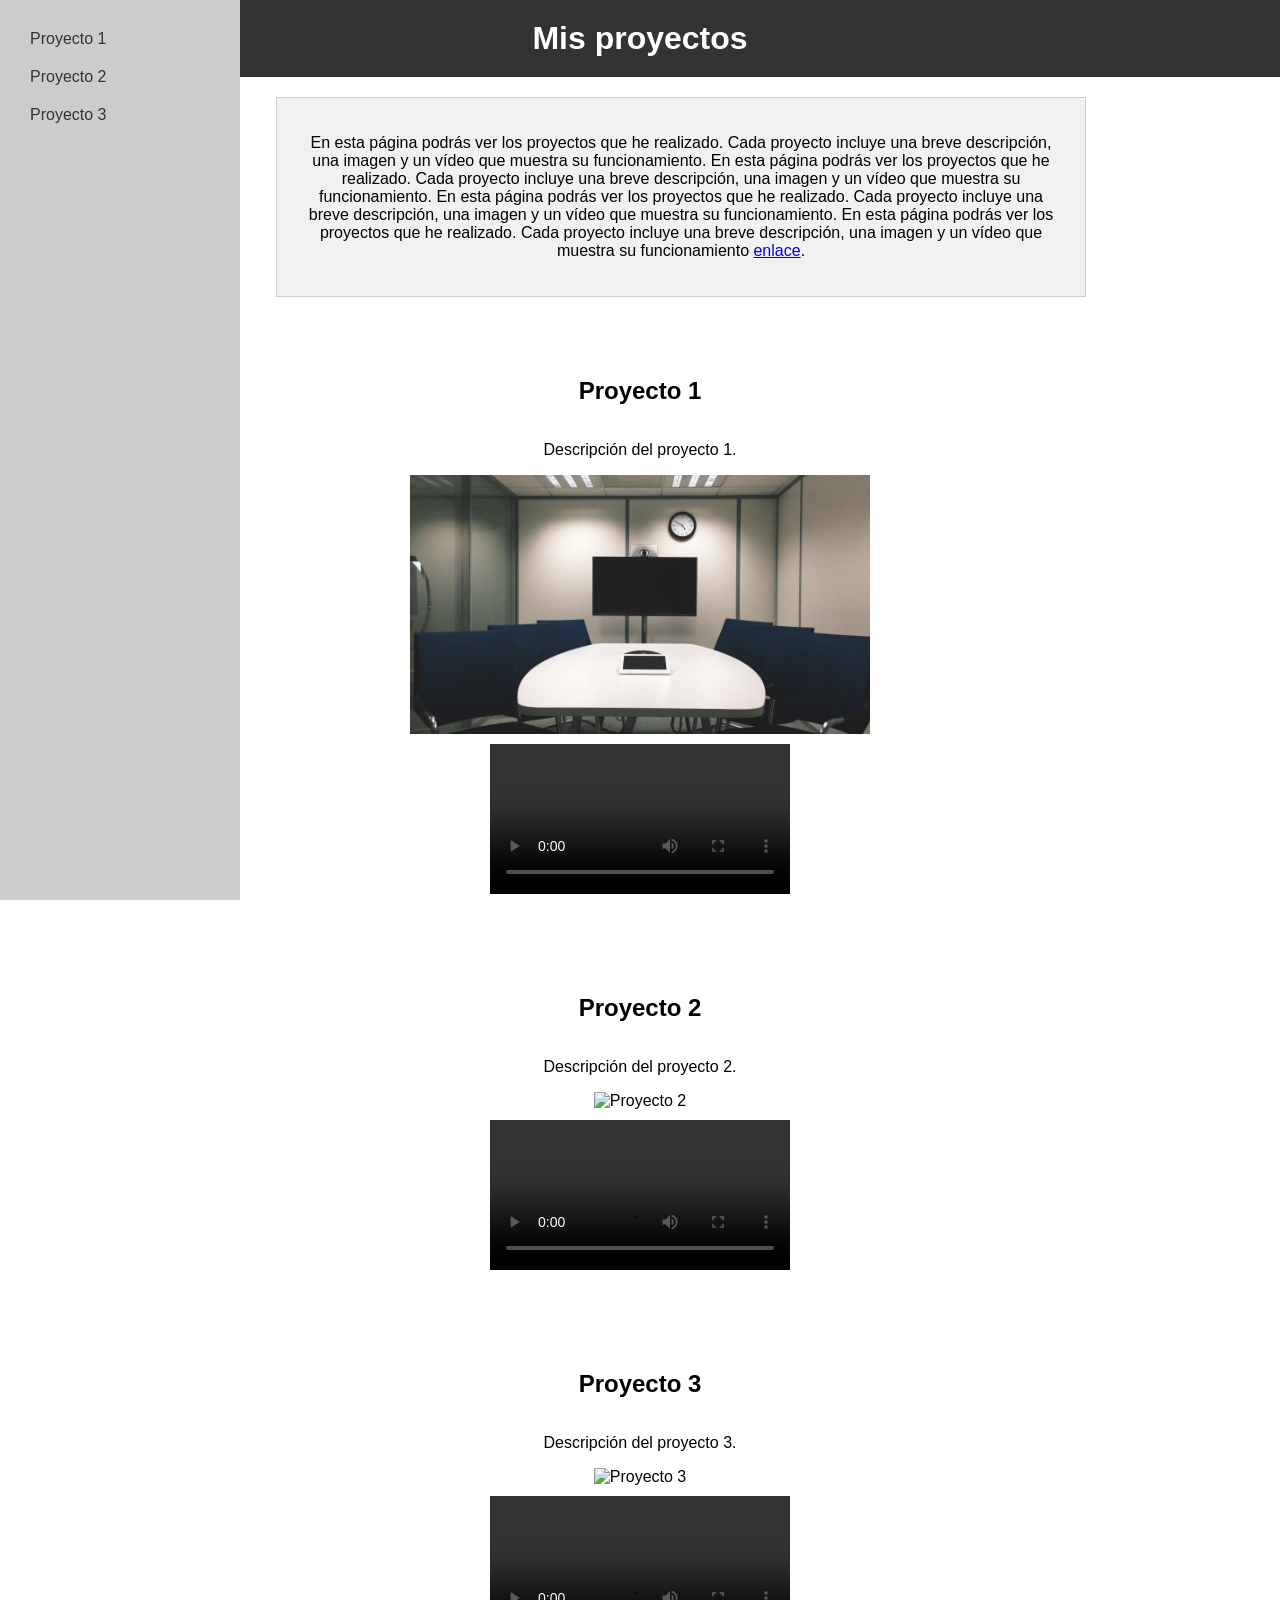
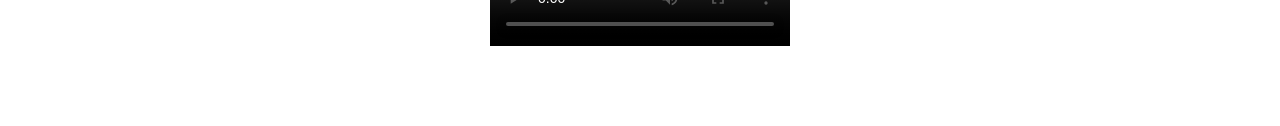
==== index.html @ b56b02c4 "Add files via upload" ====
<!DOCTYPE html>
<html>
<head>
	<title>Mis proyectos</title>
	<link rel="stylesheet" type="text/css" href="style.css">
</head>
<body>
	<header>
		<h1>Mis proyectos</h1>
	</header>
	<main>
	
		<div class="descripcion">
			<p>En esta página podrás ver los proyectos que he realizado. Cada proyecto incluye una breve descripción, una imagen y un vídeo que muestra su funcionamiento. En esta página podrás ver los proyectos que he realizado. Cada proyecto incluye una breve descripción, una imagen y un vídeo que muestra su funcionamiento. En esta página podrás ver los proyectos que he realizado. Cada proyecto incluye una breve descripción, una imagen y un vídeo que muestra su funcionamiento. En esta página podrás ver los proyectos que he realizado. Cada proyecto incluye una breve descripción, una imagen y un vídeo que muestra su funcionamiento <a href="https://linktr.ee/willifm.py">enlace</a>.</p>
		</div>
		<aside>
			<nav>
				<ul>
					<li><a href="#proyecto1">Proyecto 1</a></li>
					<li><a href="#proyecto2">Proyecto 2</a></li>
					<li><a href="#proyecto3">Proyecto 3</a></li>
				</ul>
			</nav>
		</aside>
        <div class="proyectos">
		<section id="proyecto1">
			<div class="proyecto-contenido">
                <h2>Proyecto 1</h2>
				<p>Descripción del proyecto 1.</p>
				<img src="proyecto1.jpg" alt="Proyecto 1">
				<video src="proyecto1.mp4" controls></video>
			</div>
		</section>
		<section id="proyecto2">
			<div class="proyecto-contenido">
                <h2>Proyecto 2</h2>
				<p>Descripción del proyecto 2.</p>
				<img src="proyecto2.jpg" alt="Proyecto 2">
				<video src="proyecto2.mp4" controls></video>
			</div>
		</section>
		<section id="proyecto3">
			<div class="proyecto-contenido">
                <h2>Proyecto 3</h2>
				<p>Descripción del proyecto 3.</p>
				<img src="proyecto3.jpg" alt="Proyecto 3">
				<video src="proyecto3.mp4" controls></video>
			</div>
		</section>
    </div>
	</main>
</body>
</html>
---- style.css ----
body {
	margin: 0;
	padding: 0;
	font-family: Arial, sans-serif;
}

header {
	background-color: #333;
	color: #fff;
	padding: 20px;
}

h1 {
	text-align: center;
	margin: 0;
}

main {
	display: flex;
	flex-direction: column;
}

.descripcion {
    margin: 20px 20px 20px calc(20% + 20px);
    padding: 20px;
    background-color: #f1f1f1;
    border: 1px solid #ccc;
    width: 60%;
    text-align: center;
}


aside {
	background-color: #ccc;
	padding: 20px;
	position: fixed;
	top: 0;
	bottom: 0;
	width: 200px;
}

nav ul {
	list-style-type: none;
	margin: 0;
	padding: 0;
}

nav li a {
	display: block;
	padding: 10px;
	color: #333;
	text-decoration: none;
}

nav li a:hover {
	background-color: #333;
	color: #fff;
}

section {
	padding: 20px;
	display: flex;
	flex-direction: column;
	align-items: center;
	width: 60%;
	margin-bottom: 20px;
}

.proyecto-contenido {
    
     width: 60%;
    margin: 20px auto; /* se centra horizontalmente */
    display: flex;
    flex-direction: column;
    align-items: center;
}
img {
	max-width: 100%;
	height: auto;
	margin-bottom: 10px;
}

h2 {
	margin-top: 0;
}

video {
	max-width: 100%;
	height: auto;
}

@media only screen and (max-width: 768px) {
	aside {
		position: static;
		width: 100%;
	}
	section {
		margin-left: 0;
		width: 100%;
	}
}

@media only screen and (max-width: 480px) {
	header {
		font-size: 24px;
		padding: 10px;
	}
	.descripcion {
		margin: 10px;
		padding: 10px;
	}
	aside {
		padding: 10px;
	}
	nav li a {
		padding: 5px;
	}
	section {
		padding: 10px;
	}
}
.proyectos {
    display: flex;
    justify-content: center;
    margin: 20px auto;
    flex-wrap: wrap;
  }
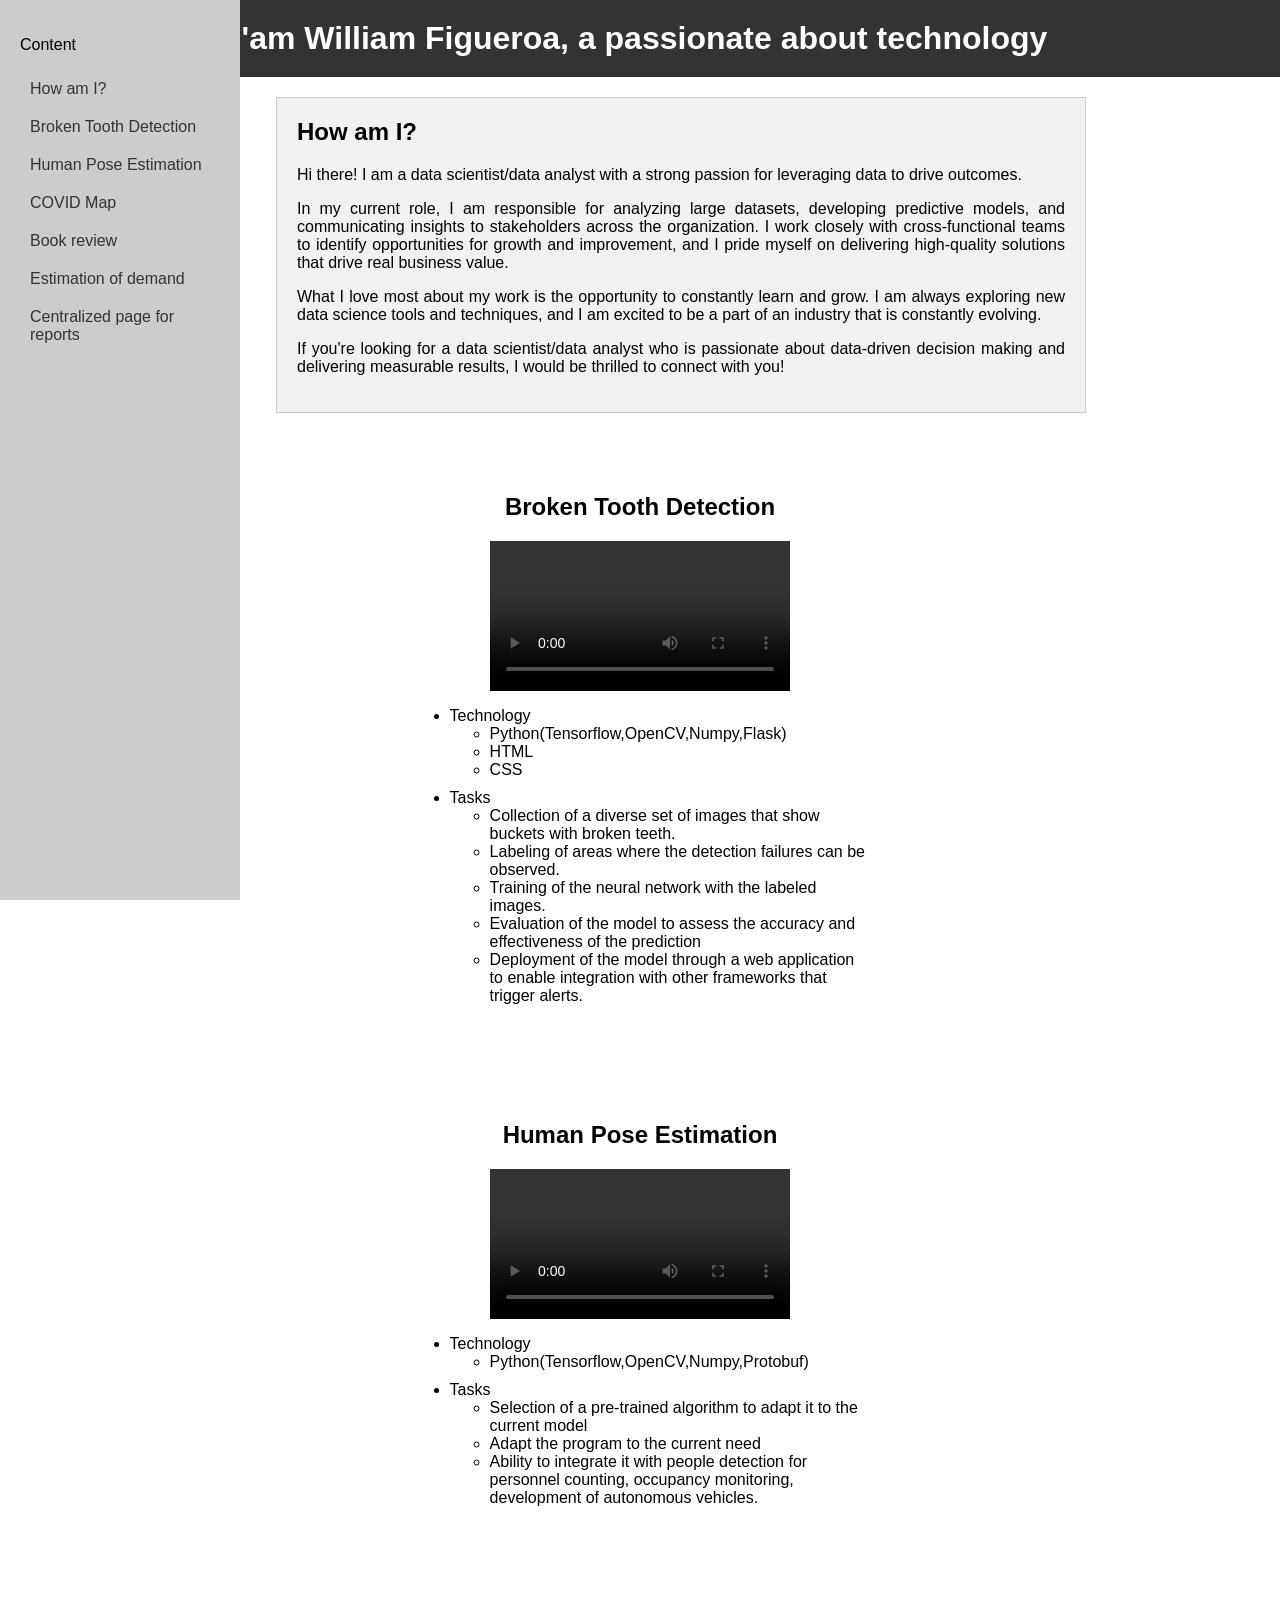
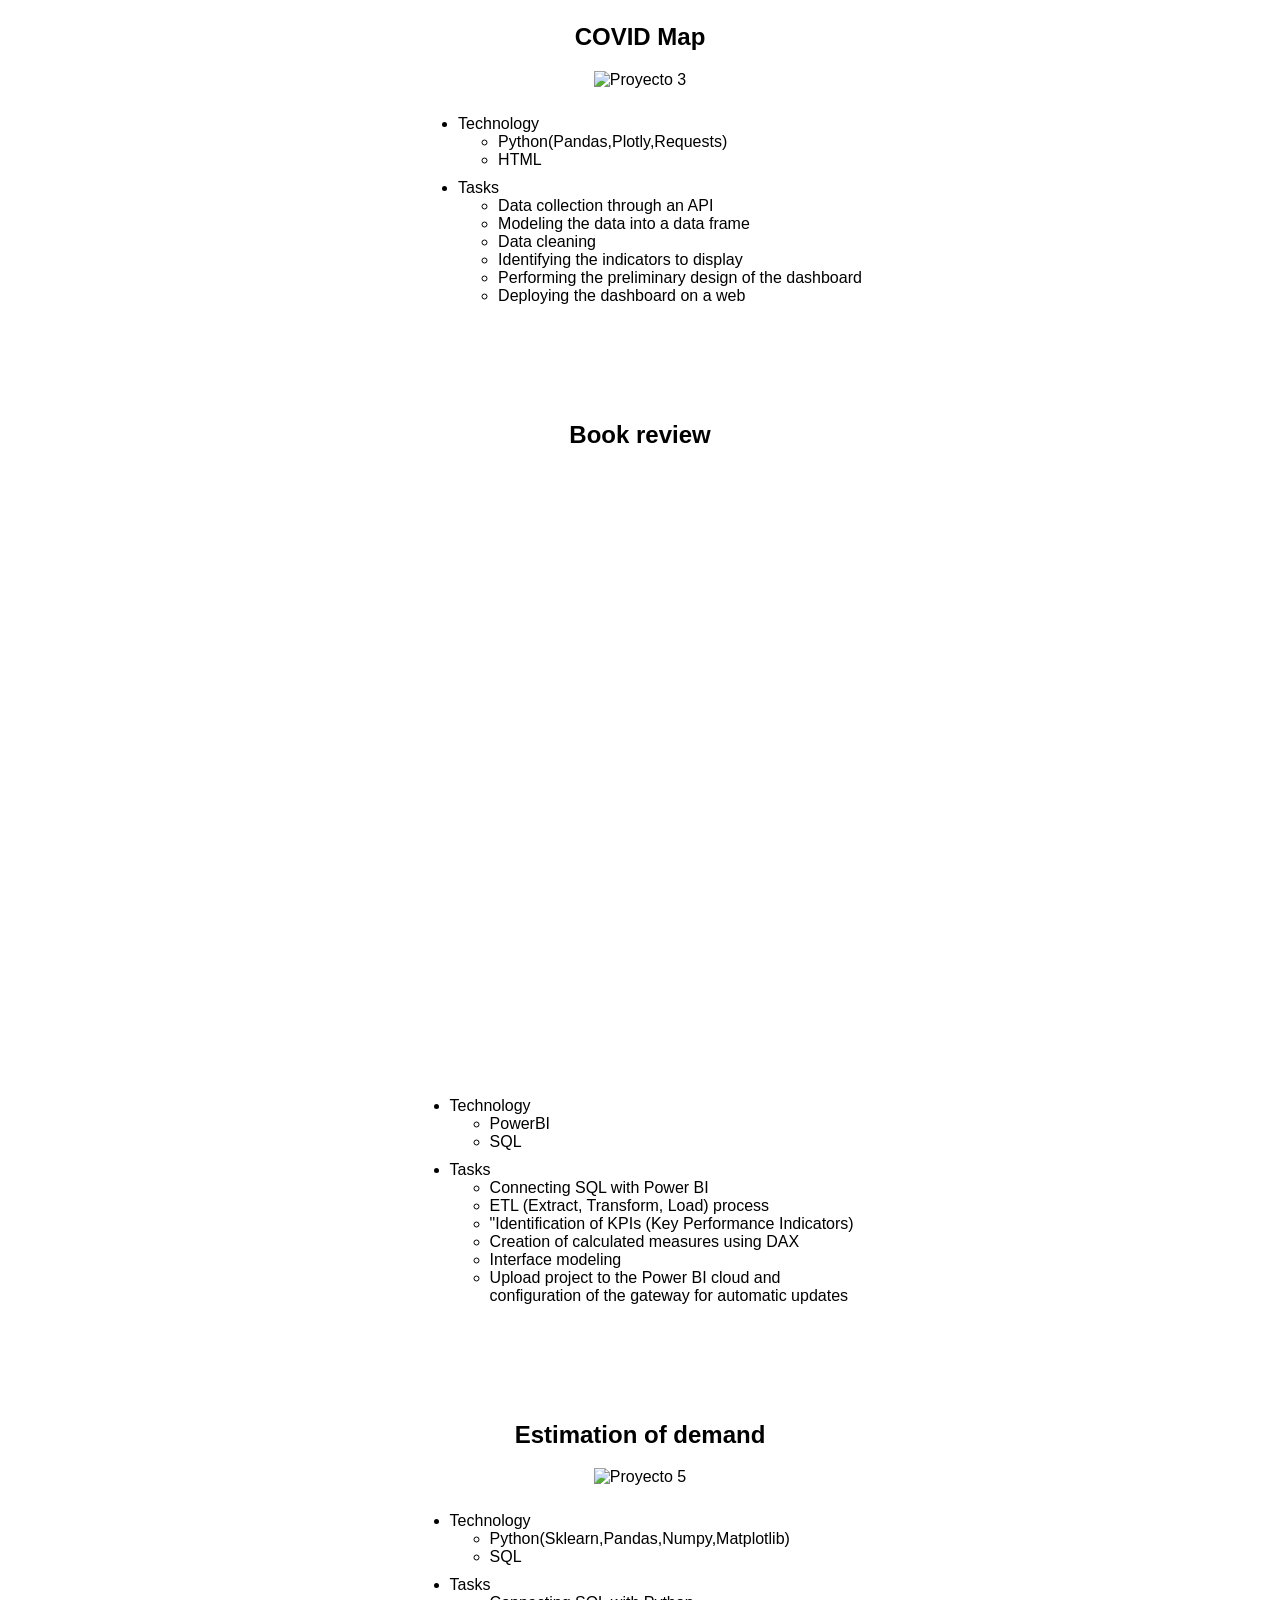
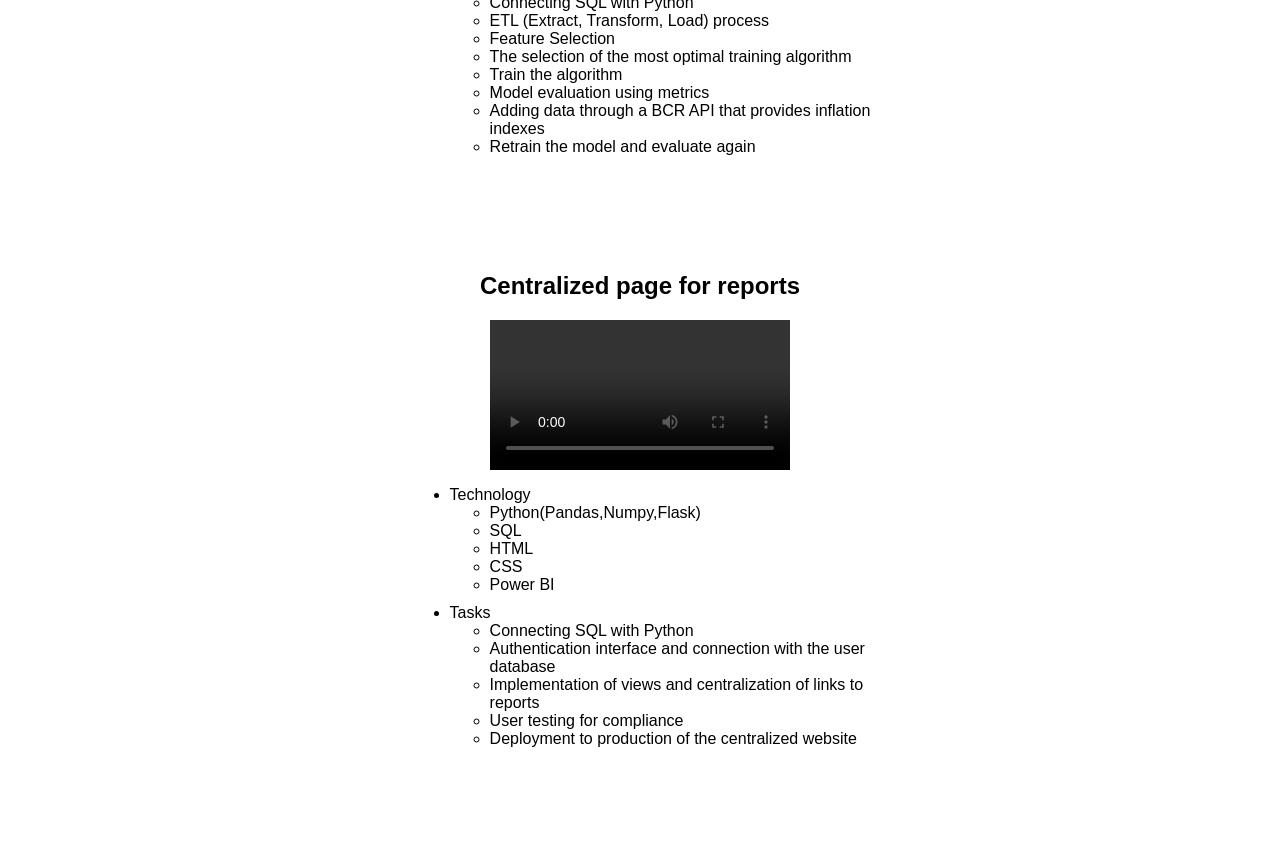
==== commit dde5340c: "Add files via upload" ====
--- a/index.html
+++ b/index.html
@@ -1,50 +1,172 @@
 <!DOCTYPE html>
 <html>
 <head>
-	<title>Mis proyectos</title>
+	<title>Portafolio</title>
 	<link rel="stylesheet" type="text/css" href="style.css">
 </head>
 <body>
 	<header>
-		<h1>Mis proyectos</h1>
+		<h1>I'am William Figueroa, a passionate about technology</h1>
 	</header>
 	<main>
 	
-		<div class="descripcion">
-			<p>En esta página podrás ver los proyectos que he realizado. Cada proyecto incluye una breve descripción, una imagen y un vídeo que muestra su funcionamiento. En esta página podrás ver los proyectos que he realizado. Cada proyecto incluye una breve descripción, una imagen y un vídeo que muestra su funcionamiento. En esta página podrás ver los proyectos que he realizado. Cada proyecto incluye una breve descripción, una imagen y un vídeo que muestra su funcionamiento. En esta página podrás ver los proyectos que he realizado. Cada proyecto incluye una breve descripción, una imagen y un vídeo que muestra su funcionamiento <a href="https://linktr.ee/willifm.py">enlace</a>.</p>
+		<div class="descripcion" id="intro">
+			<h2 style="text-align: left;" >How am I?</h2>
+			<p style="text-align: justify;">Hi there! I am a data scientist/data analyst with a strong passion for leveraging data to drive  outcomes.</p>
+			<p style="text-align: justify;">In my current role, I am responsible for analyzing large datasets, developing predictive models, and communicating insights to stakeholders across the organization. I work closely with cross-functional teams to identify opportunities for growth and improvement, and I pride myself on delivering high-quality solutions that drive real business value.</p>
+			<p style="text-align: justify;">What I love most about my work is the opportunity to constantly learn and grow. I am always exploring new data science tools and techniques, and I am excited to be a part of an industry that is constantly evolving.</p>
+			<p style="text-align: justify;">If you're looking for a data scientist/data analyst who is passionate about data-driven decision making and delivering measurable results, I would be thrilled to connect with you!</p>
+		
 		</div>
 		<aside>
+			<div class="titulo_aside">
+				<p>Content</p>
+				</div>
 			<nav>
 				<ul>
-					<li><a href="#proyecto1">Proyecto 1</a></li>
-					<li><a href="#proyecto2">Proyecto 2</a></li>
-					<li><a href="#proyecto3">Proyecto 3</a></li>
+					<li><a href="#intro">How am I?</a></li>	
+					<li><a href="#proyecto1">Broken Tooth Detection</a></li>
+					<li><a href="#proyecto2">Human Pose Estimation</a></li>
+					<li><a href="#proyecto3">COVID Map</a></li>
+					<li><a href="#proyecto4">Book review</a></li>
+					<li><a href="#proyecto5">Estimation of demand</a></li>
+					<li><a href="#proyecto6">Centralized page for reports</a></li>
 				</ul>
 			</nav>
 		</aside>
         <div class="proyectos">
 		<section id="proyecto1">
 			<div class="proyecto-contenido">
-                <h2>Proyecto 1</h2>
-				<p>Descripción del proyecto 1.</p>
-				<img src="proyecto1.jpg" alt="Proyecto 1">
-				<video src="proyecto1.mp4" controls></video>
+                <h2>Broken Tooth Detection</h2>
+				<video src="p1.mp4" controls></video>
+				<ul class="lista">
+					<li>Technology</li>
+					<ul>
+						<li>Python(Tensorflow,OpenCV,Numpy,Flask)</li>
+						<li>HTML</li>
+						<li>CSS</li>
+					</ul>
+					<li style="margin-top: 10px;">Tasks</li>
+					<ul>
+						<li>Collection of a diverse set of images that show buckets with broken teeth.</li>
+						<li>Labeling of areas where the detection failures can be observed.</li>
+						<li>Training of the neural network with the labeled images.</li>
+						<li>Evaluation of the model to assess the accuracy and effectiveness of the prediction</li>
+						<li>Deployment of the model through a web application to enable integration with other frameworks that trigger alerts.</li>
+
+					</ul>
+				</ul>
 			</div>
 		</section>
 		<section id="proyecto2">
 			<div class="proyecto-contenido">
-                <h2>Proyecto 2</h2>
-				<p>Descripción del proyecto 2.</p>
-				<img src="proyecto2.jpg" alt="Proyecto 2">
-				<video src="proyecto2.mp4" controls></video>
+                <h2>Human Pose Estimation</h2>
+				<video src="p2.mp4" controls></video>
+				<ul class="lista">
+					<li>Technology</li>
+					<ul>
+						<li>Python(Tensorflow,OpenCV,Numpy,Protobuf)</li>
+					</ul>
+					<li style="margin-top: 10px;">Tasks</li>
+					<ul>
+						<li>Selection of a pre-trained algorithm to adapt it to the current model</li>
+						<li>Adapt the program to the current need</li>
+						<li>Ability to integrate it with people detection for personnel counting, occupancy monitoring, development of autonomous vehicles.</li>
+					</ul>
+				</ul>
 			</div>
 		</section>
 		<section id="proyecto3">
 			<div class="proyecto-contenido">
-                <h2>Proyecto 3</h2>
-				<p>Descripción del proyecto 3.</p>
-				<img src="proyecto3.jpg" alt="Proyecto 3">
-				<video src="proyecto3.mp4" controls></video>
+				<h2>COVID Map</h2>
+				<img src="p3.png" alt="Proyecto 3">
+				<ul class="lista">
+					<li>Technology</li>
+					<ul>
+						<li>Python(Pandas,Plotly,Requests)</li>
+						<li>HTML</li>
+					</ul>
+					<li style="margin-top: 10px;">Tasks</li>
+					<ul>
+						<li>Data collection through an API</li>
+						<li>Modeling the data into a data frame</li>
+						<li>Data cleaning</li>
+						<li>Identifying the indicators to display</li>
+						<li>Performing the preliminary design of the dashboard</li>
+						<li>Deploying the dashboard on a web</li>
+					</ul>
+				</ul>
+			</div>
+		</section>
+		<section id="proyecto4">
+			<div class="proyecto-contenido">
+				<h2>Book review</h2>
+				<iframe title="Rating de libros" width="1024" height="612" src="https://app.powerbi.com/view?r=eyJrIjoiNGI0YTcyYmEtNmRjOC00NDU2LThiNTYtMzEwZWViMGExZGM2IiwidCI6ImJiMjQzMWE4LWFjZDItNGZmYy1iNGRhLTUxNThkZjhlYzcyZCJ9" frameborder="0" allowFullScreen="true"></iframe>
+				<ul class="lista">
+					<li>Technology</li>
+					<ul>
+						<li>PowerBI</li>
+						<li>SQL</li>
+					</ul>
+					<li style="margin-top: 10px;">Tasks</li>
+					<ul>
+						<li>Connecting SQL with Power BI</li>
+						<li>ETL (Extract, Transform, Load) process </li>
+						<li>"Identification of KPIs (Key Performance Indicators)</li>
+						<li>Creation of calculated measures using DAX</li>
+						<li>Interface modeling</li>
+						<li>Upload project to the Power BI cloud and configuration of the gateway for automatic updates</li>
+					</ul>
+				</ul>
+			</div>
+		</section>
+		<section id="proyecto5">
+			<div class="proyecto-contenido">
+                <h2>Estimation of demand</h2>
+				<img src="p5.png" alt="Proyecto 5">
+				<ul class="lista">
+					<li>Technology</li>
+					<ul>
+						<li>Python(Sklearn,Pandas,Numpy,Matplotlib)</li>
+						<li>SQL</li>
+					</ul>
+					<li style="margin-top: 10px;">Tasks</li>
+					<ul>
+						<li>Connecting SQL with Python</li>
+						<li>ETL (Extract, Transform, Load) process</li>
+						<li>Feature Selection</li>
+						<li>The selection of the most optimal training algorithm</li>
+						<li>Train the algorithm</li>
+						<li>Model evaluation using metrics</li>
+						<li>Adding data through a BCR API that provides inflation indexes</li>
+						<li>Retrain the model and evaluate again</li>
+
+					</ul>
+				</ul>
+			</div>
+		</section>
+		<section id="proyecto6">
+			<div class="proyecto-contenido">
+                <h2>Centralized page for reports</h2>
+				<video src="p6.mp4" controls></video>
+				<ul class="lista">
+					<li>Technology</li>
+					<ul>
+						<li>Python(Pandas,Numpy,Flask)</li>
+						<li>SQL</li>
+						<li>HTML</li>
+						<li>CSS</li>
+						<li>Power BI</li>
+					</ul>
+					<li style="margin-top: 10px;">Tasks</li>
+					<ul>
+						<li>Connecting SQL with Python</li>
+						<li>Authentication interface and connection with the user database</li>
+						<li>Implementation of views and centralization of links to reports</li>
+						<li>User testing for compliance</li>
+						<li>Deployment to production of the centralized website</li>
+					</ul>
+				</ul>
 			</div>
 		</section>
     </div>
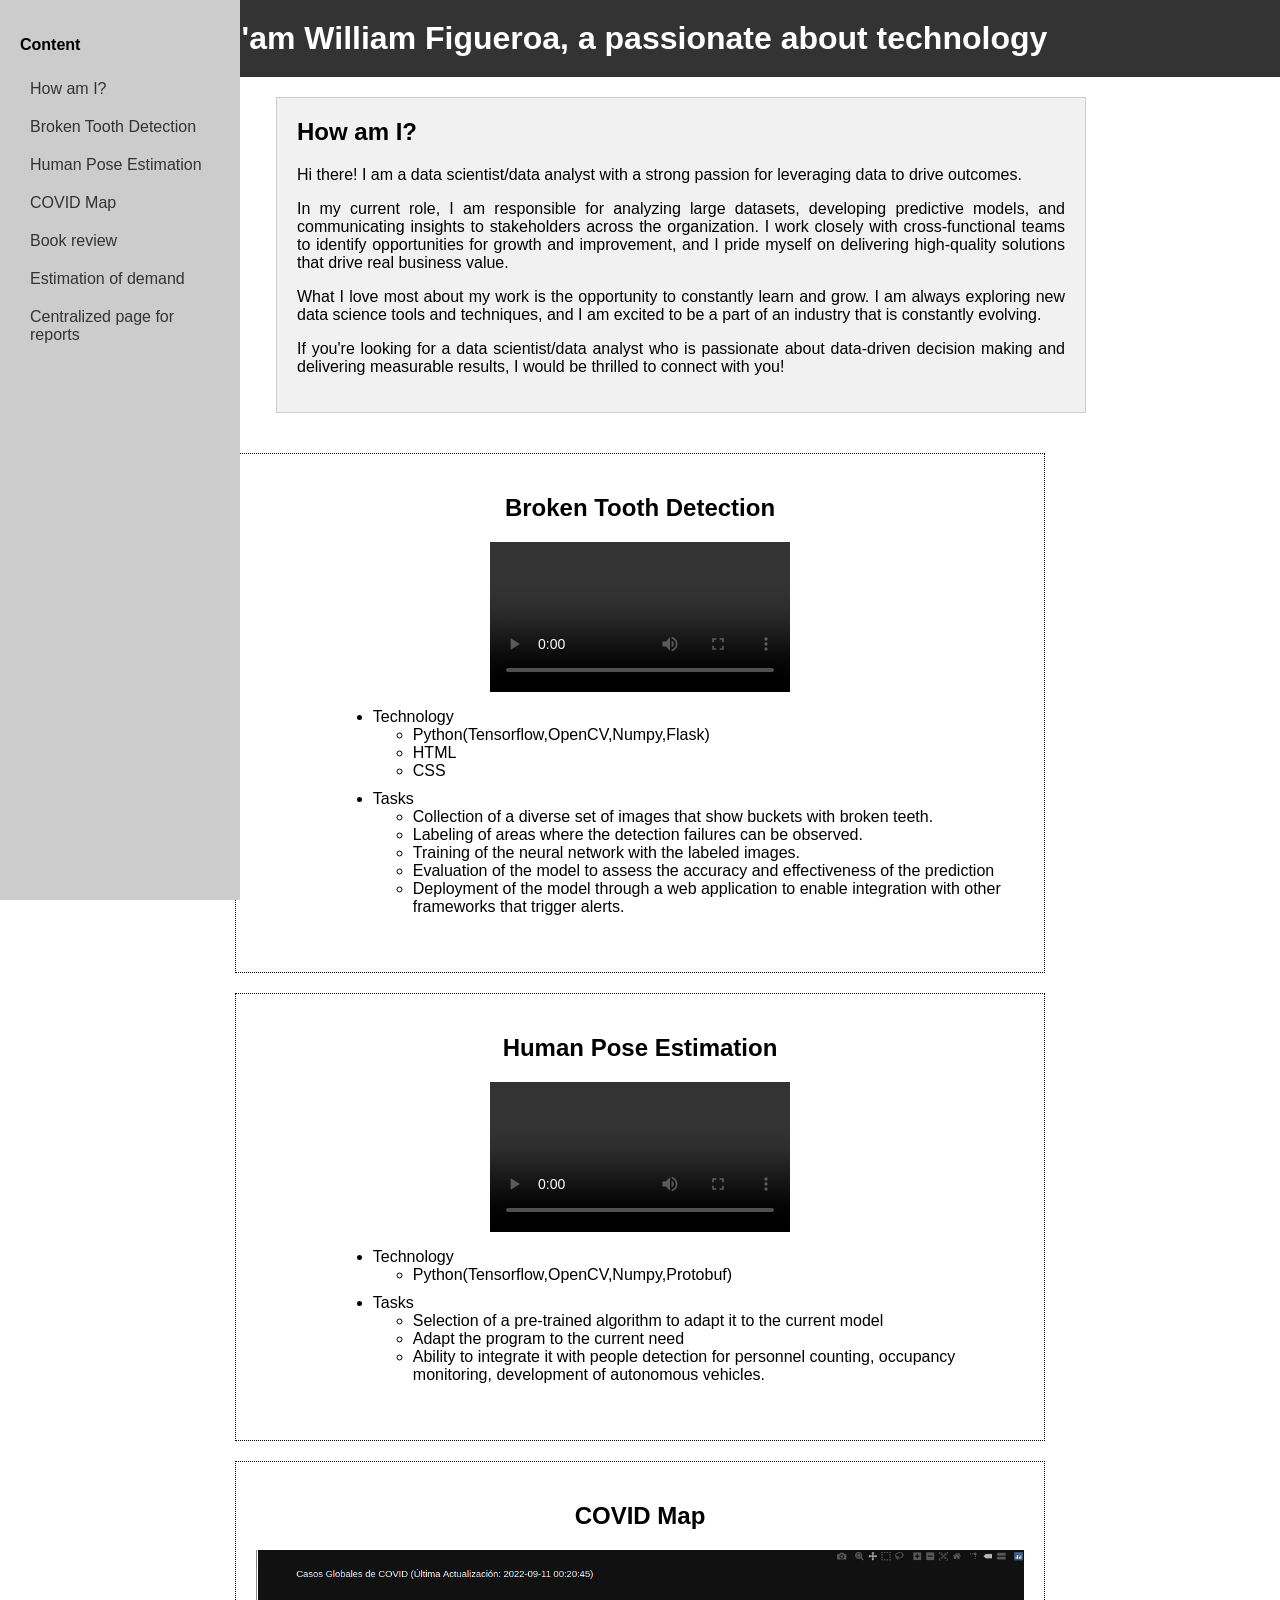
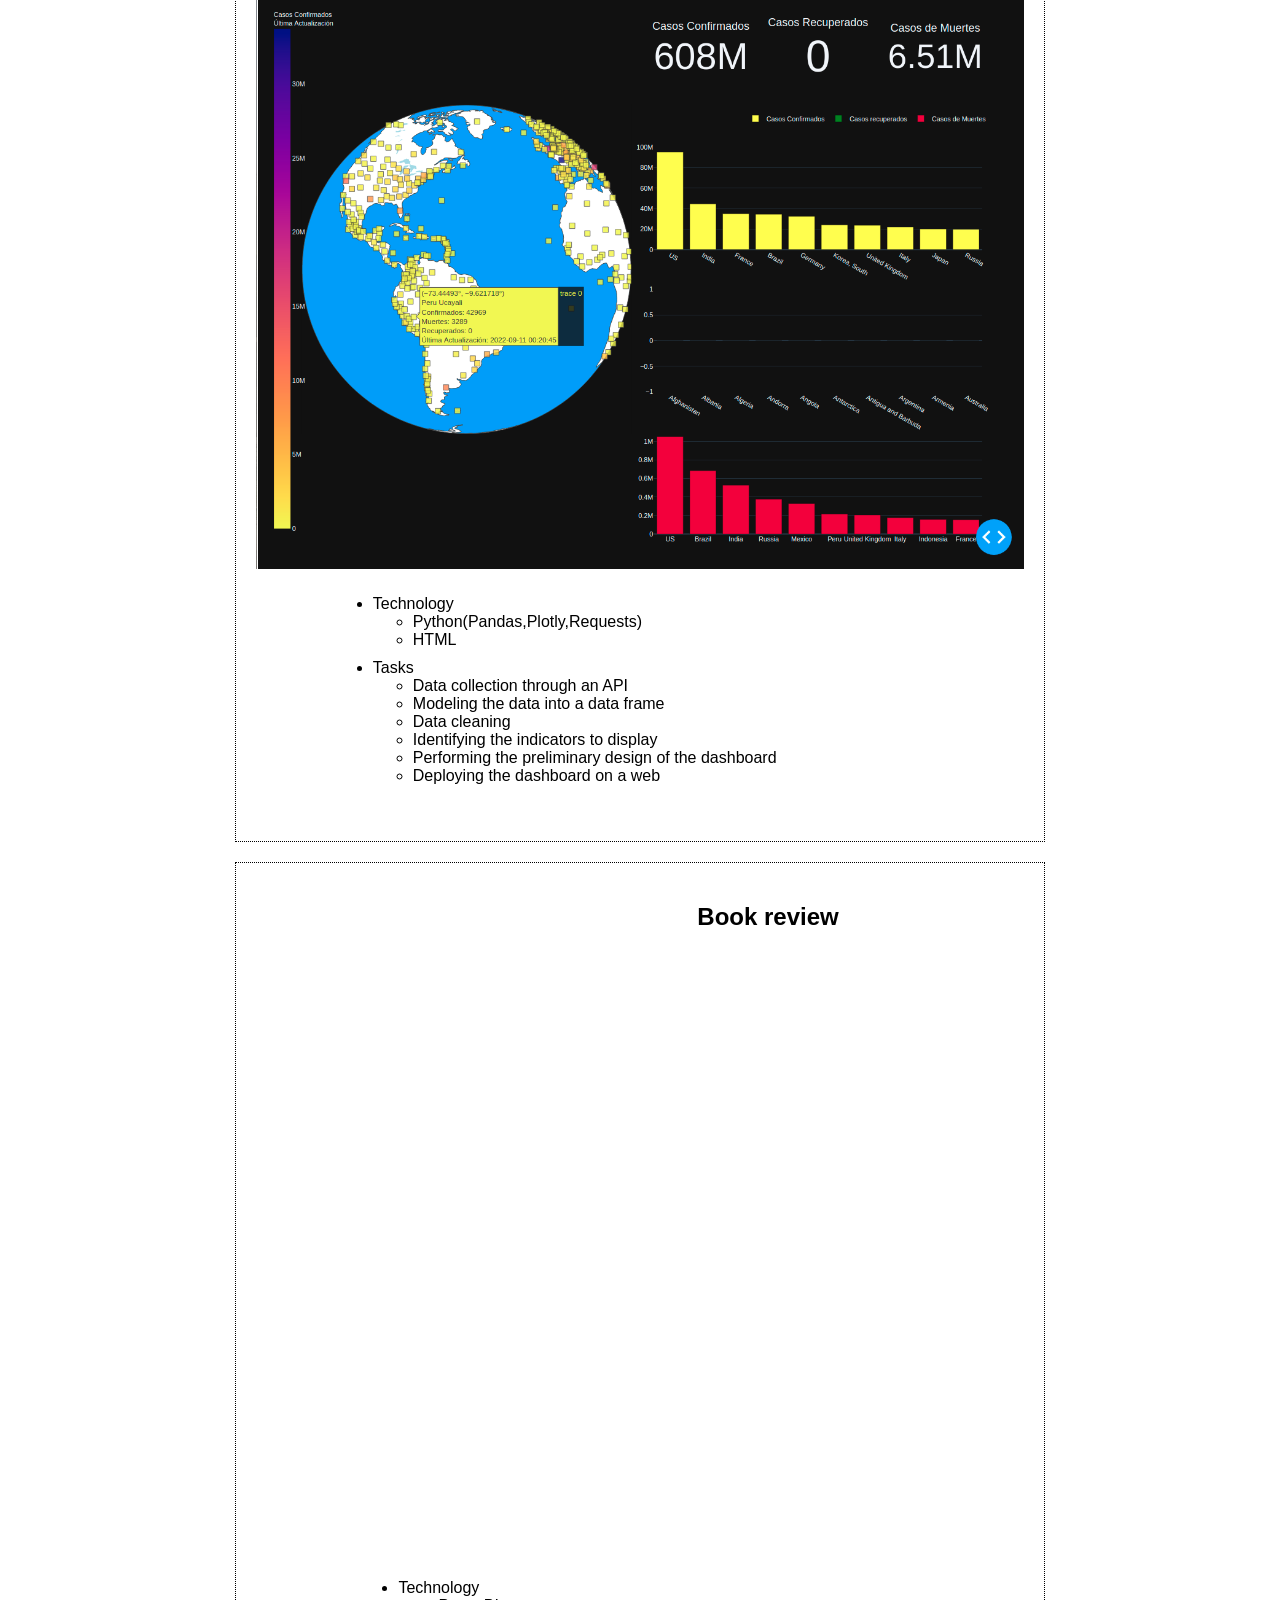
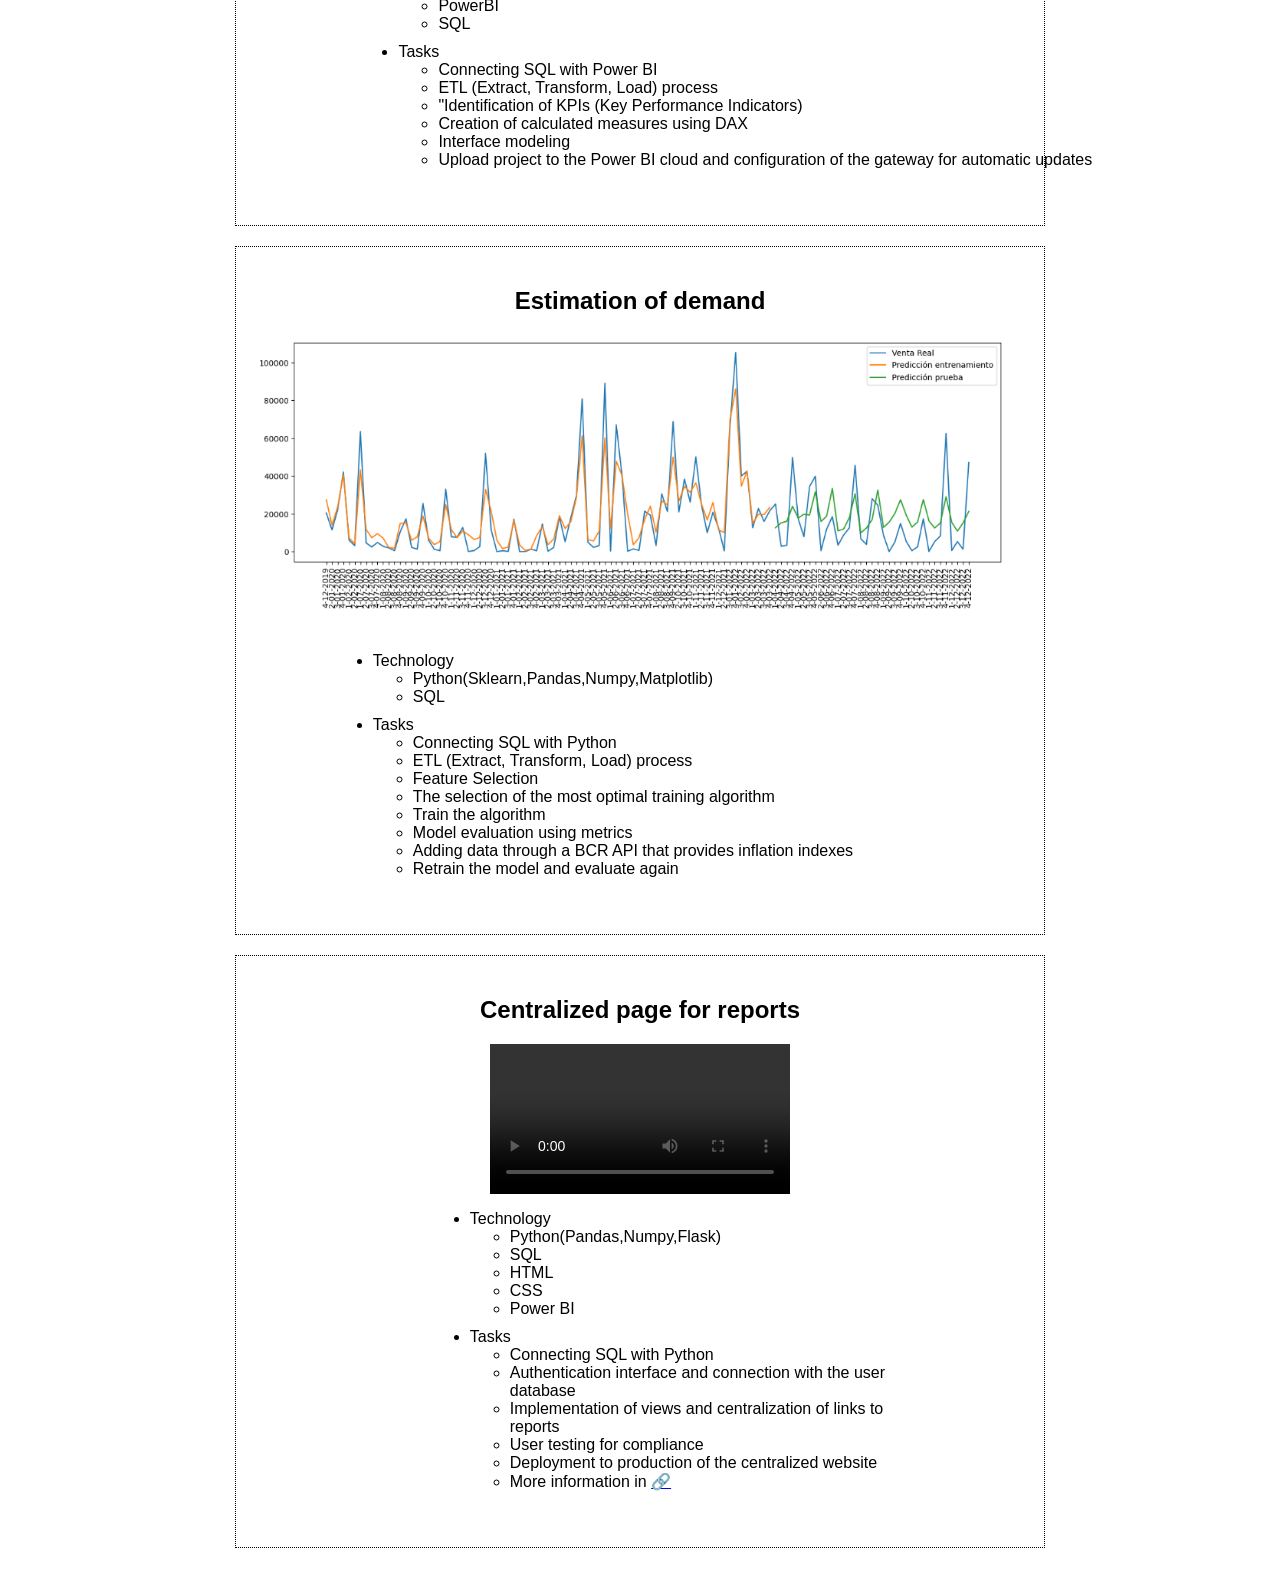
==== commit aa46f1c2: "Update index.html" ====
--- a/index.html
+++ b/index.html
@@ -165,6 +165,7 @@
 						<li>Implementation of views and centralization of links to reports</li>
 						<li>User testing for compliance</li>
 						<li>Deployment to production of the centralized website</li>
+						<li>More information in <a href="https://github.com/0dallas/Centralized-Reporting-Page">🔗</a></li>
 					</ul>
 				</ul>
 			</div>
--- a/style.css
+++ b/style.css
@@ -8,11 +8,14 @@
 	background-color: #333;
 	color: #fff;
 	padding: 20px;
+	align-self: center;
+	align-content: center;
 }
 
 h1 {
 	text-align: center;
 	margin: 0;
+	
 }
 
 main {
@@ -27,6 +30,7 @@
     border: 1px solid #ccc;
     width: 60%;
     text-align: center;
+	align-content: center;
 }
 
 
@@ -37,6 +41,11 @@
 	top: 0;
 	bottom: 0;
 	width: 200px;
+
+}
+
+.titulo_aside {
+	font-weight: bold;
 }
 
 nav ul {
@@ -68,12 +77,12 @@
 
 .proyecto-contenido {
     
-     width: 60%;
     margin: 20px auto; /* se centra horizontalmente */
     display: flex;
     flex-direction: column;
     align-items: center;
 }
+
 img {
 	max-width: 100%;
 	height: auto;
@@ -82,6 +91,7 @@
 
 h2 {
 	margin-top: 0;
+	font-weight: bold;
 }
 
 video {
@@ -124,4 +134,14 @@
     justify-content: center;
     margin: 20px auto;
     flex-wrap: wrap;
+	
   }
+section {
+	border: 1px dotted black;
+}
+
+.lista {
+	align-self: flex-start;
+	margin-left: 10%;
+	
+}
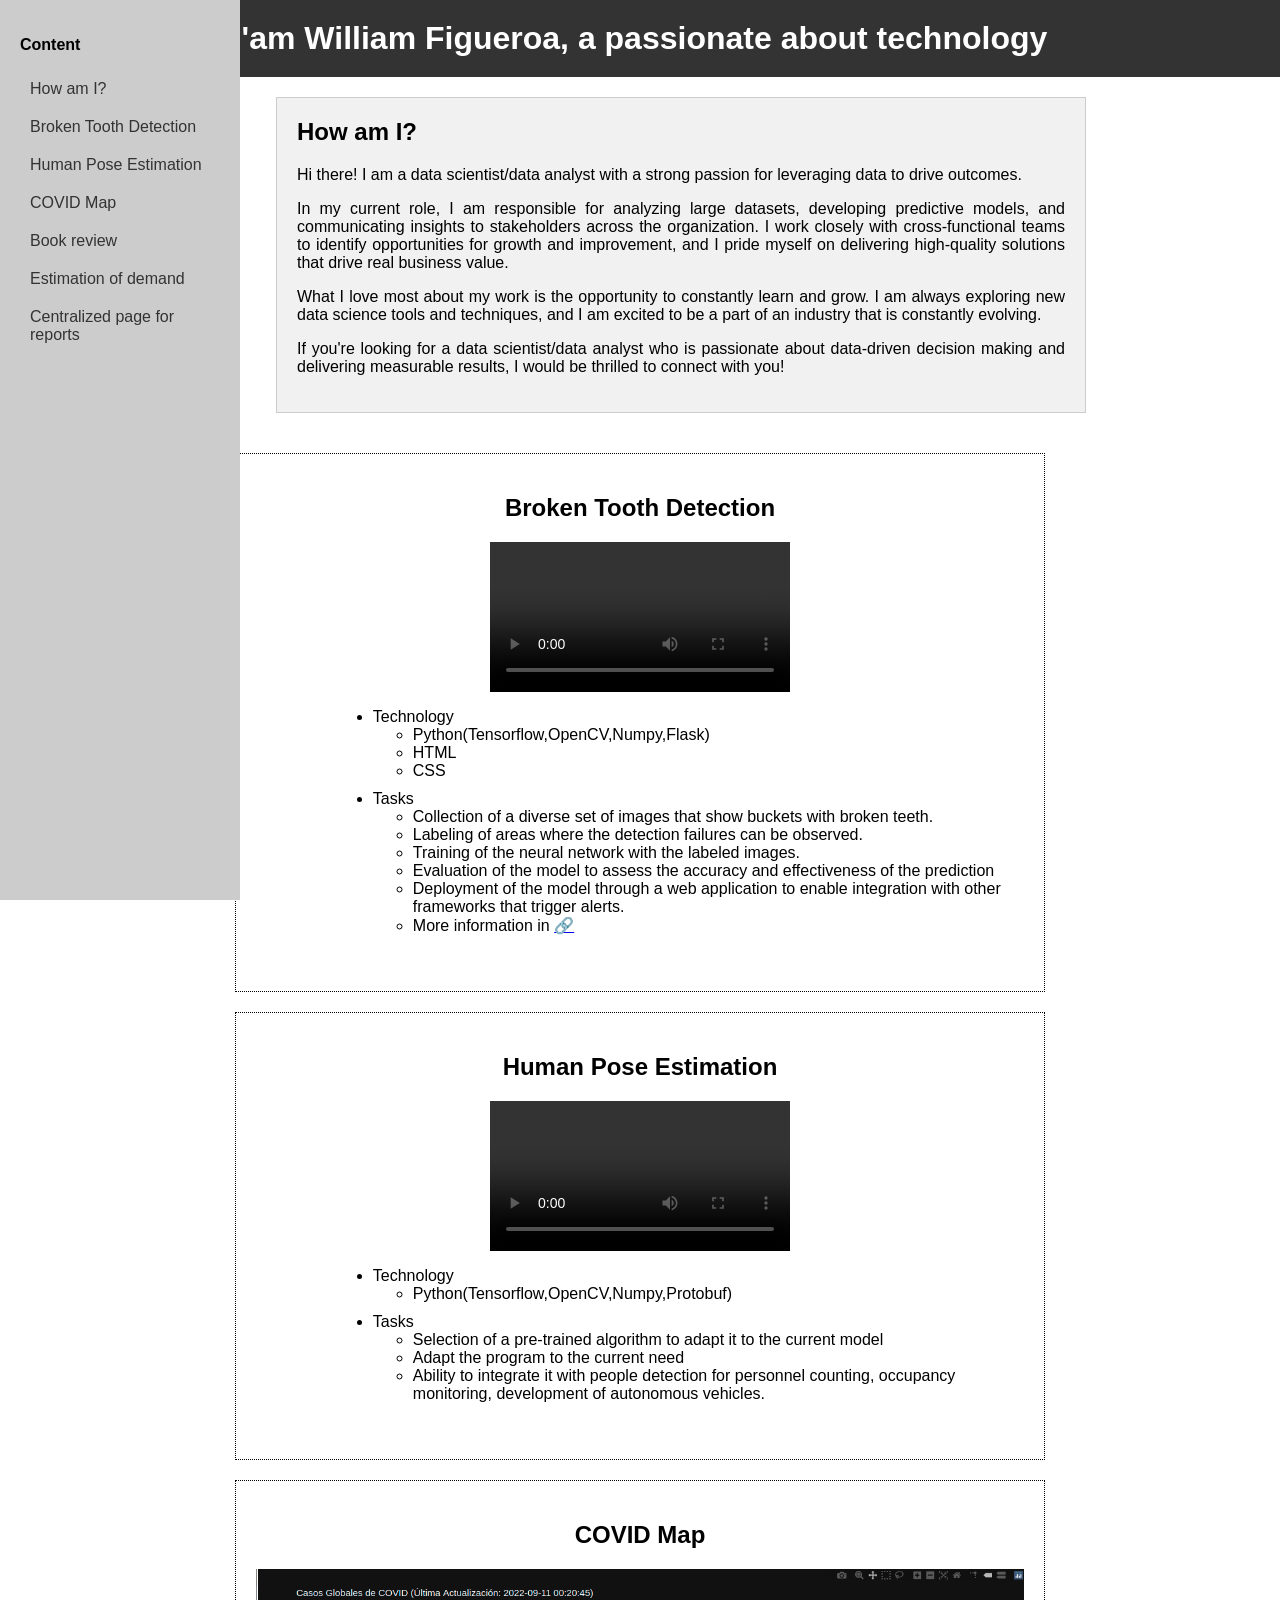
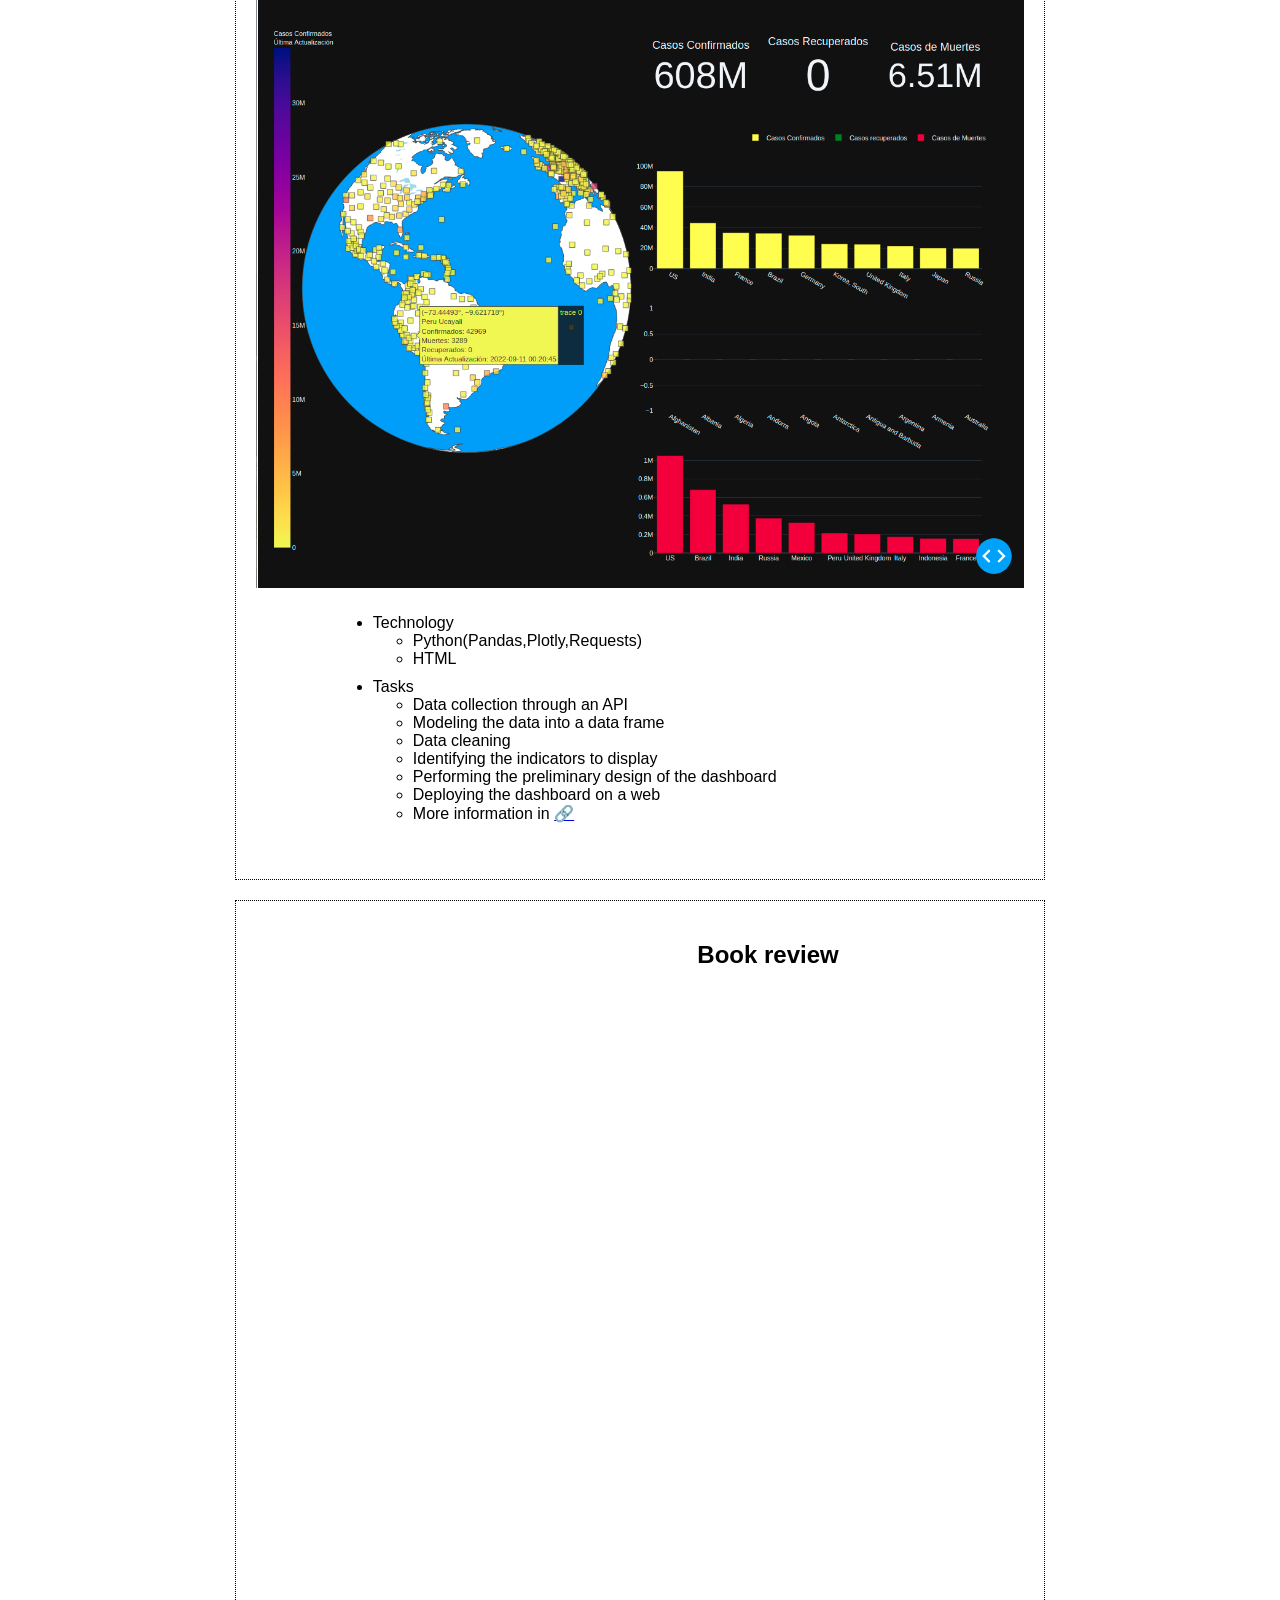
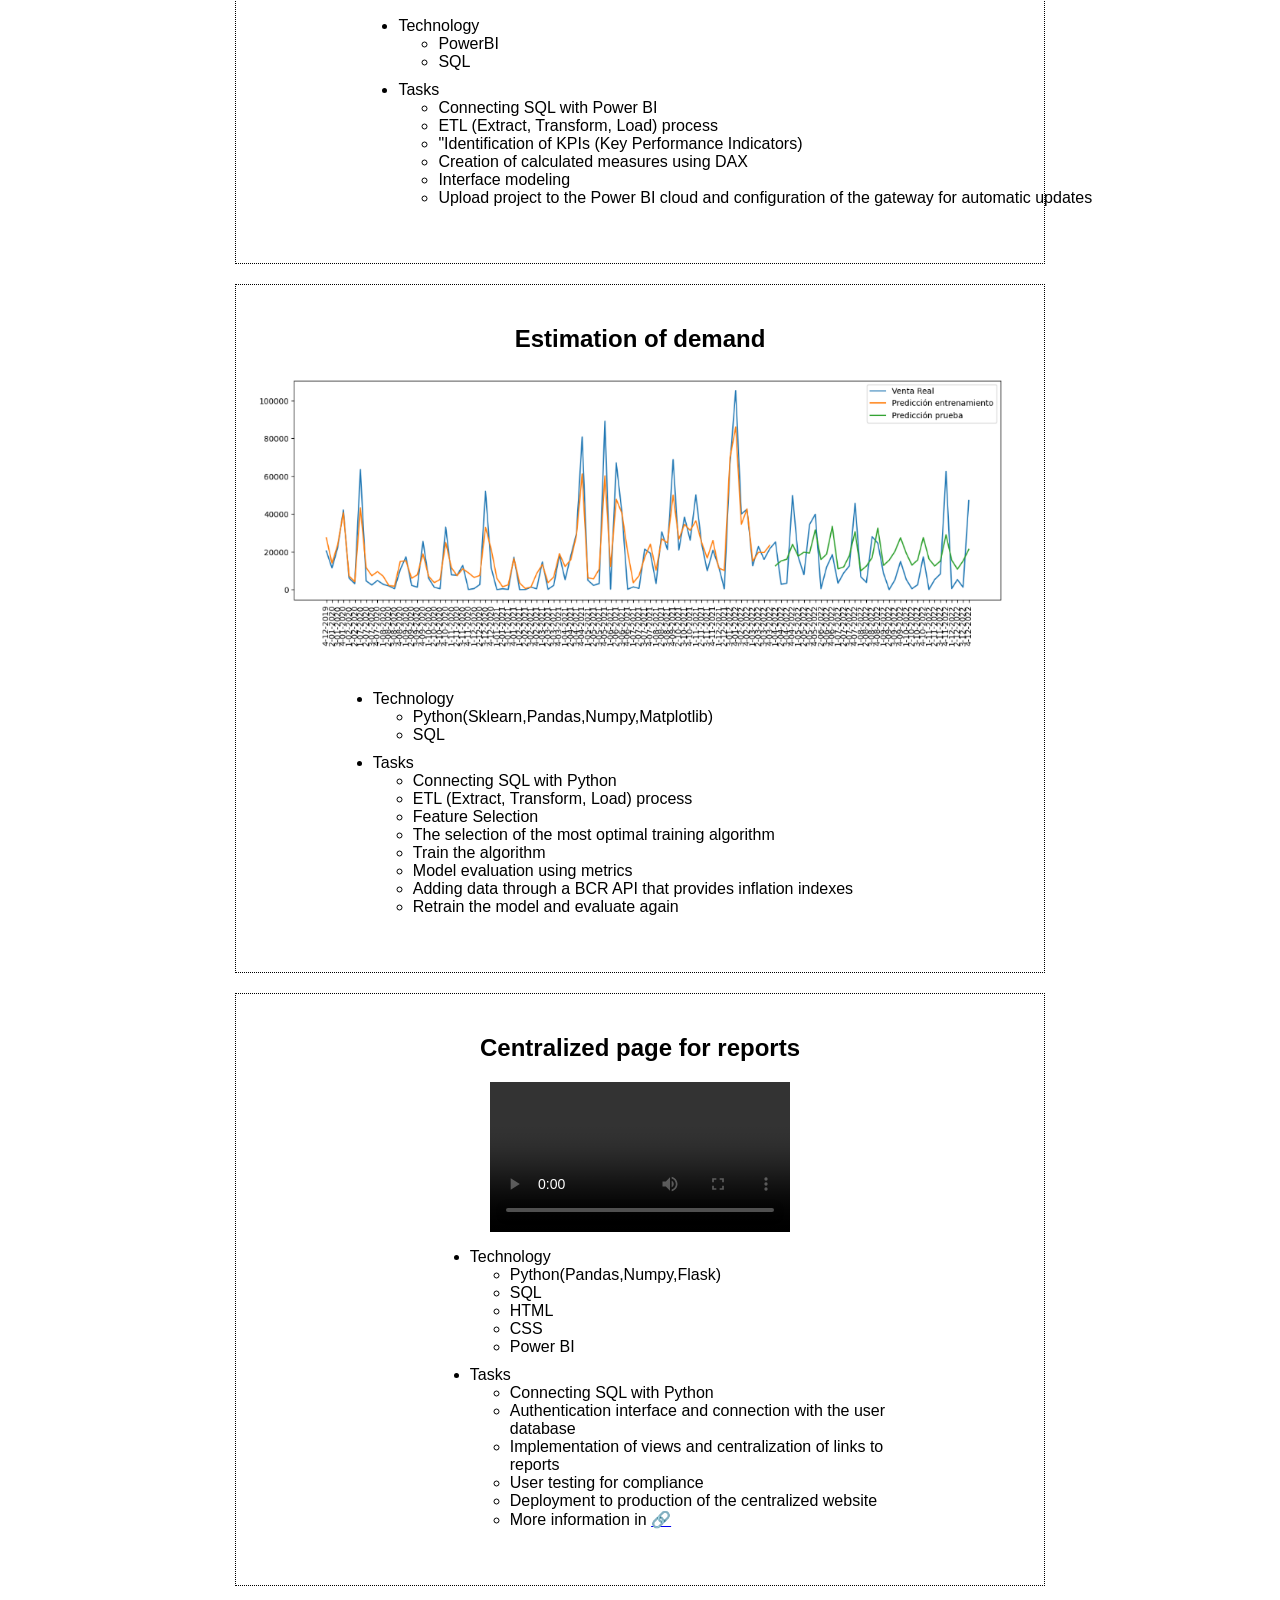
==== commit 861cf2a6: "Update index.html" ====
--- a/index.html
+++ b/index.html
@@ -53,6 +53,7 @@
 						<li>Training of the neural network with the labeled images.</li>
 						<li>Evaluation of the model to assess the accuracy and effectiveness of the prediction</li>
 						<li>Deployment of the model through a web application to enable integration with other frameworks that trigger alerts.</li>
+						<li>More information in <a href="https://github.com/0dallas/broken-tooth-detection">🔗</a></li>
 
 					</ul>
 				</ul>
@@ -94,6 +95,8 @@
 						<li>Identifying the indicators to display</li>
 						<li>Performing the preliminary design of the dashboard</li>
 						<li>Deploying the dashboard on a web</li>
+						<li>More information in <a href="https://github.com/0dallas/COVID-Map">🔗</a></li>
+						
 					</ul>
 				</ul>
 			</div>
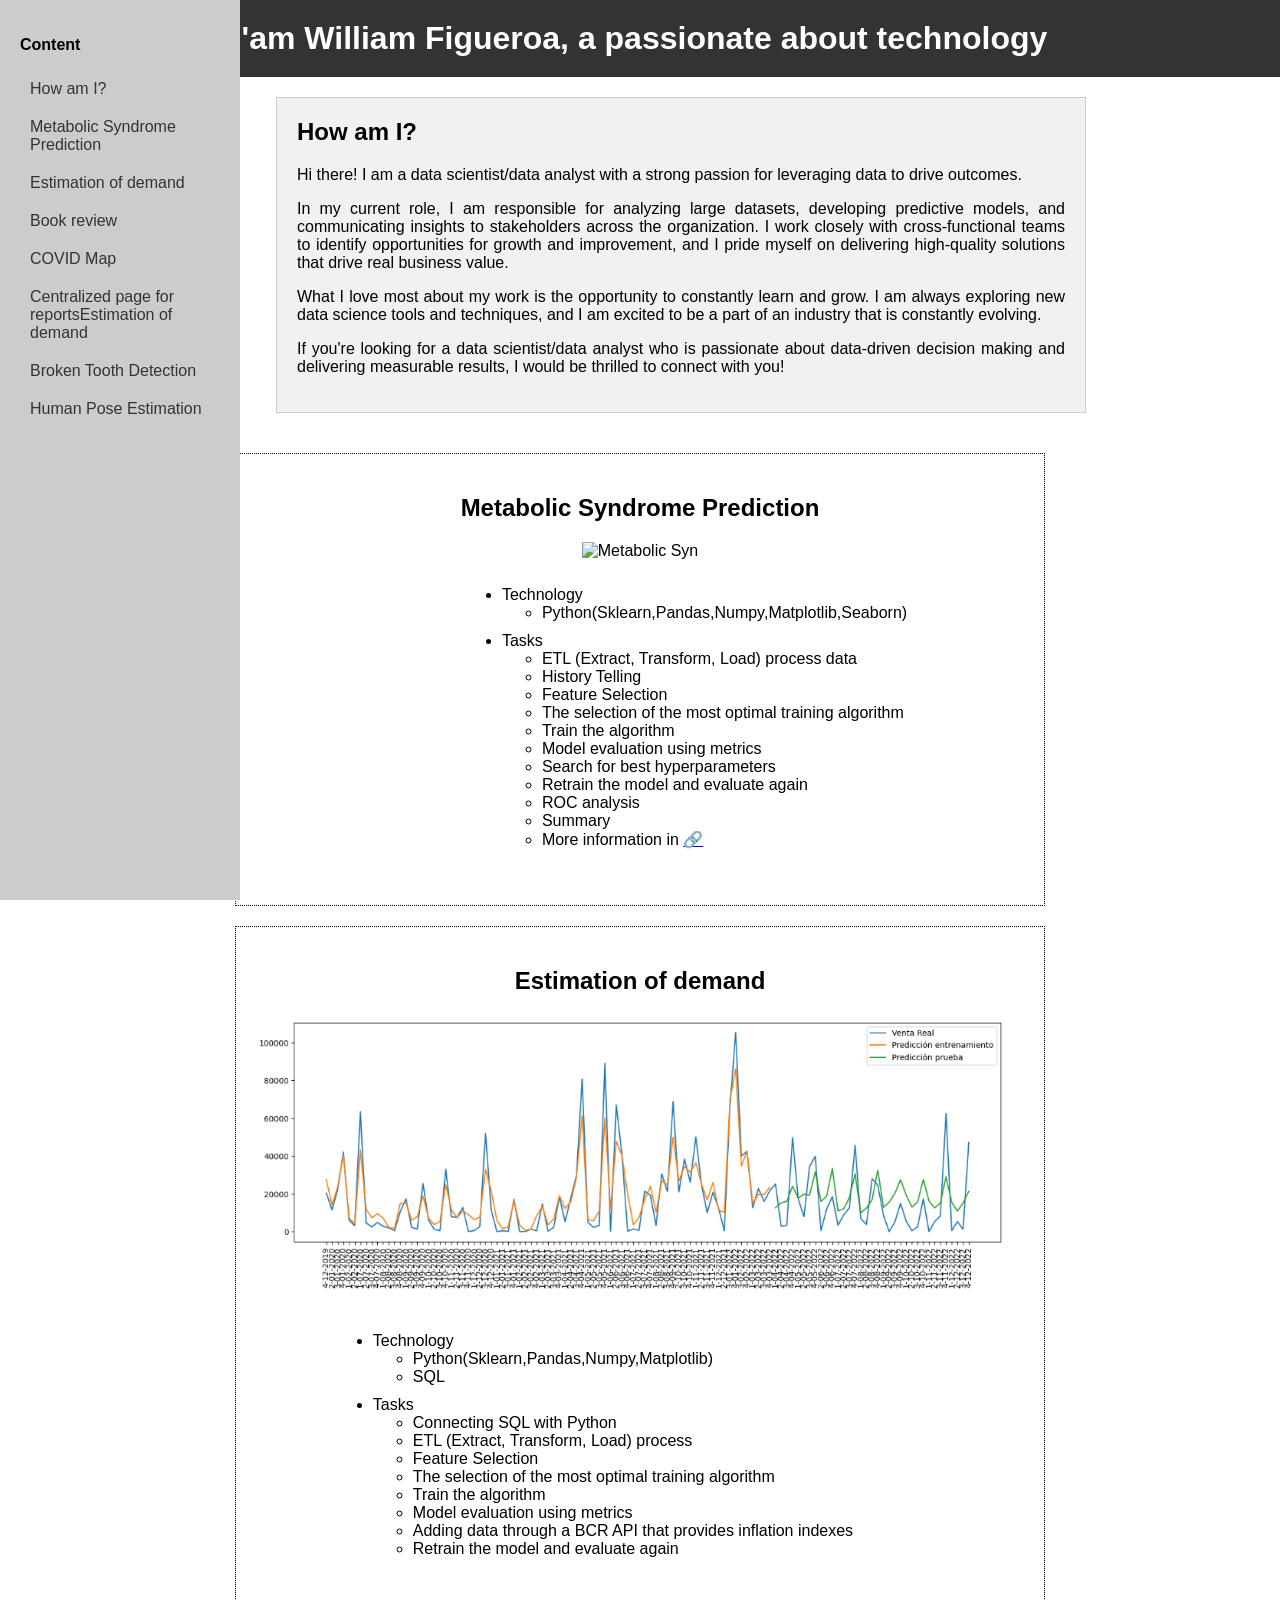
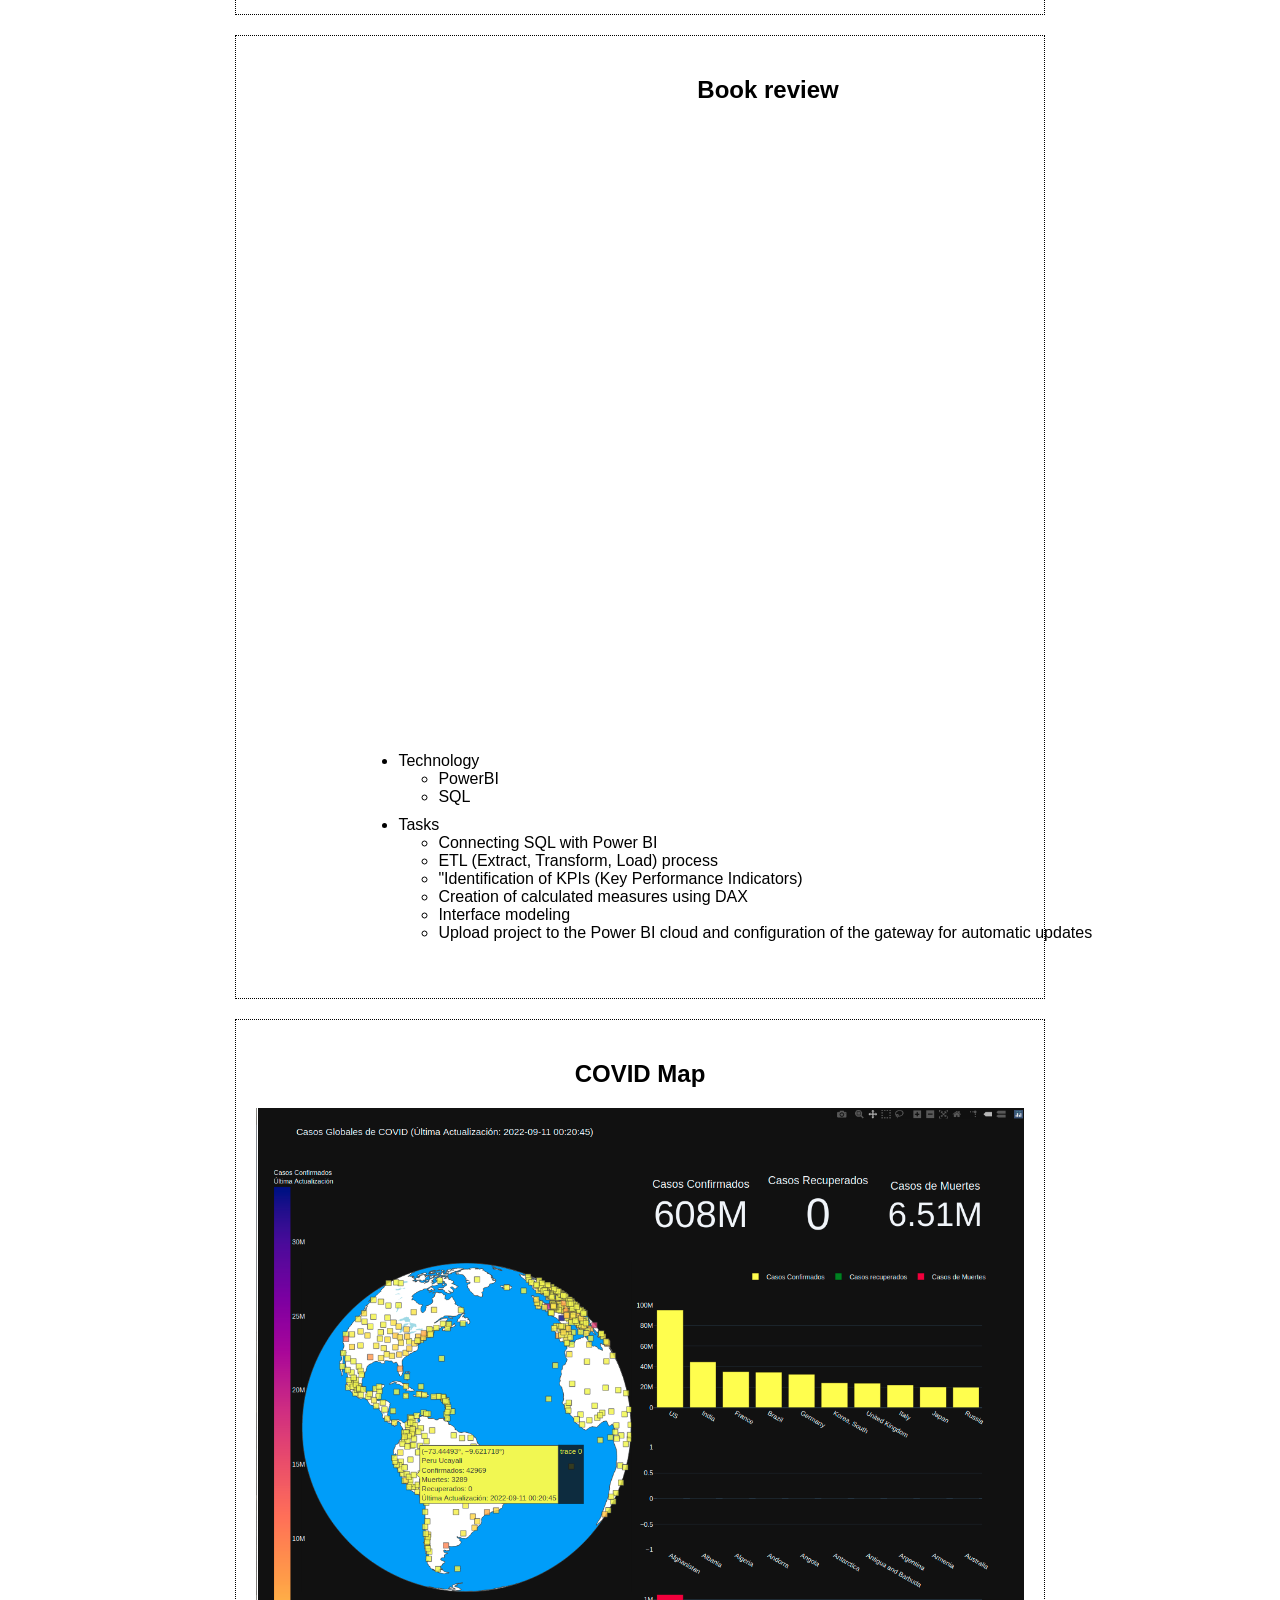
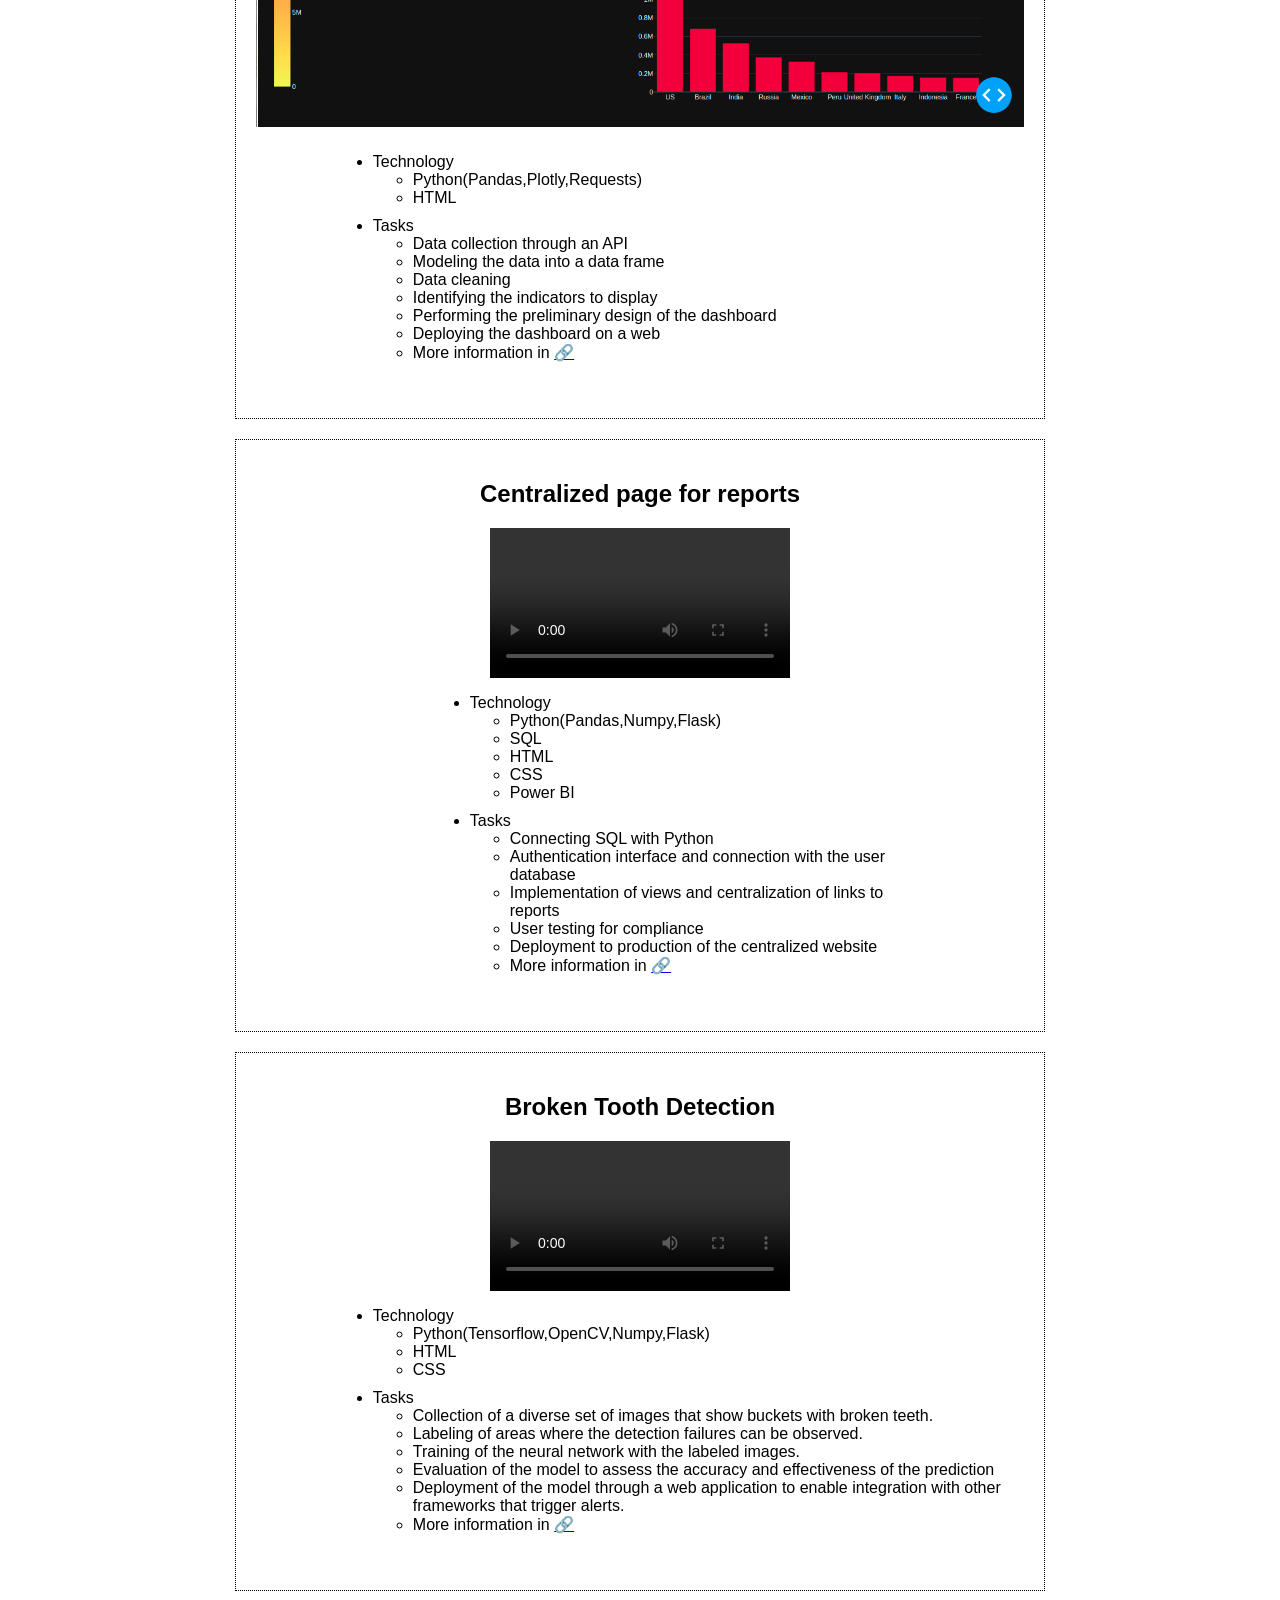
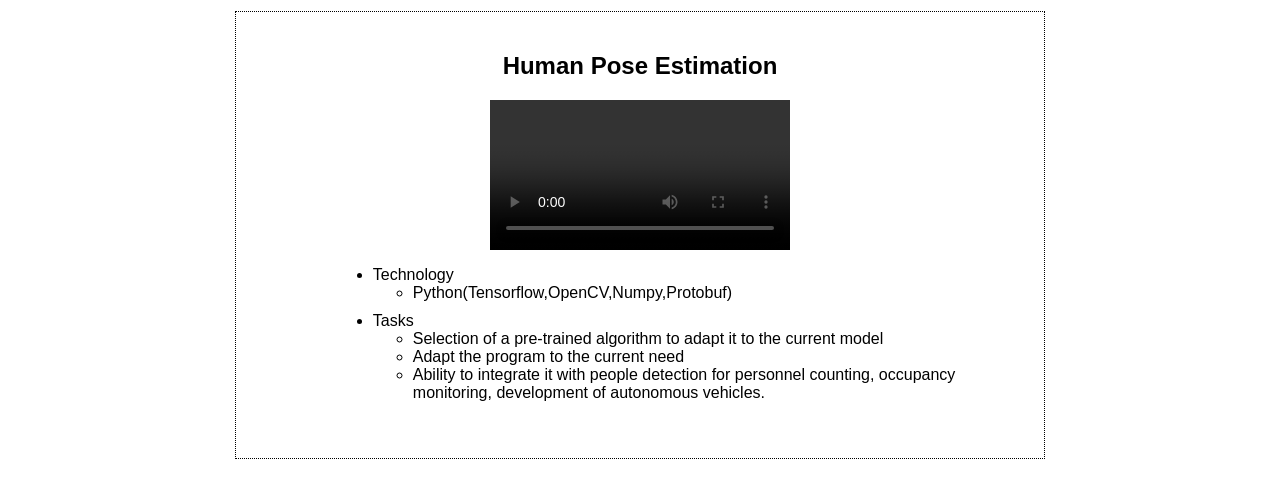
==== commit eab1895b: "Update index.html" ====
--- a/index.html
+++ b/index.html
@@ -1,7 +1,7 @@
 <!DOCTYPE html>
 <html>
 <head>
-	<title>Portafolio</title>
+	<title>Portfolio</title>
 	<link rel="stylesheet" type="text/css" href="style.css">
 </head>
 <body>
@@ -25,105 +25,45 @@
 			<nav>
 				<ul>
 					<li><a href="#intro">How am I?</a></li>	
-					<li><a href="#proyecto1">Broken Tooth Detection</a></li>
-					<li><a href="#proyecto2">Human Pose Estimation</a></li>
-					<li><a href="#proyecto3">COVID Map</a></li>
-					<li><a href="#proyecto4">Book review</a></li>
-					<li><a href="#proyecto5">Estimation of demand</a></li>
-					<li><a href="#proyecto6">Centralized page for reports</a></li>
+					<li><a href="#proyecto1">Metabolic Syndrome Prediction</a></li>
+					<li><a href="#proyecto2">Estimation of demand</a></li>
+					<li><a href="#proyecto3">Book review</a></li>
+					<li><a href="#proyecto4">COVID Map</a></li>
+					<li><a href="#proyecto5">Centralized page for reportsEstimation of demand</a></li>
+					<li><a href="#proyecto6">Broken Tooth Detection</a></li>
+					<li><a href="#proyecto7">Human Pose Estimation</a></li>	
 				</ul>
 			</nav>
 		</aside>
         <div class="proyectos">
 		<section id="proyecto1">
 			<div class="proyecto-contenido">
-                <h2>Broken Tooth Detection</h2>
-				<video src="p1.mp4" controls></video>
-				<ul class="lista">
-					<li>Technology</li>
-					<ul>
-						<li>Python(Tensorflow,OpenCV,Numpy,Flask)</li>
-						<li>HTML</li>
-						<li>CSS</li>
-					</ul>
-					<li style="margin-top: 10px;">Tasks</li>
-					<ul>
-						<li>Collection of a diverse set of images that show buckets with broken teeth.</li>
-						<li>Labeling of areas where the detection failures can be observed.</li>
-						<li>Training of the neural network with the labeled images.</li>
-						<li>Evaluation of the model to assess the accuracy and effectiveness of the prediction</li>
-						<li>Deployment of the model through a web application to enable integration with other frameworks that trigger alerts.</li>
-						<li>More information in <a href="https://github.com/0dallas/broken-tooth-detection">🔗</a></li>
+                <h2>Metabolic Syndrome Prediction</h2>
+				<img src="metabolic_syn.png" alt="Metabolic Syn">
+				<ul class="lista">
+					<li>Technology</li>
+					<ul>
+						<li>Python(Sklearn,Pandas,Numpy,Matplotlib,Seaborn)</li>
+					</ul>
+					<li style="margin-top: 10px;">Tasks</li>
+					<ul>
+						<li>ETL (Extract, Transform, Load) process data</li>
+						<li>History Telling</li>
+						<li>Feature Selection</li>
+						<li>The selection of the most optimal training algorithm</li>
+						<li>Train the algorithm</li>
+						<li>Model evaluation using metrics</li>
+						<li>Search for best hyperparameters</li>
+						<li>Retrain the model and evaluate again</li>
+						<li>ROC analysis</li>
+						<li>Summary</li>
+						<li>More information in <a href="https://github.com/0dallas/Metabolic_Syndrome_Prediction">🔗</a></li>
 
 					</ul>
 				</ul>
 			</div>
 		</section>
 		<section id="proyecto2">
-			<div class="proyecto-contenido">
-                <h2>Human Pose Estimation</h2>
-				<video src="p2.mp4" controls></video>
-				<ul class="lista">
-					<li>Technology</li>
-					<ul>
-						<li>Python(Tensorflow,OpenCV,Numpy,Protobuf)</li>
-					</ul>
-					<li style="margin-top: 10px;">Tasks</li>
-					<ul>
-						<li>Selection of a pre-trained algorithm to adapt it to the current model</li>
-						<li>Adapt the program to the current need</li>
-						<li>Ability to integrate it with people detection for personnel counting, occupancy monitoring, development of autonomous vehicles.</li>
-					</ul>
-				</ul>
-			</div>
-		</section>
-		<section id="proyecto3">
-			<div class="proyecto-contenido">
-				<h2>COVID Map</h2>
-				<img src="p3.png" alt="Proyecto 3">
-				<ul class="lista">
-					<li>Technology</li>
-					<ul>
-						<li>Python(Pandas,Plotly,Requests)</li>
-						<li>HTML</li>
-					</ul>
-					<li style="margin-top: 10px;">Tasks</li>
-					<ul>
-						<li>Data collection through an API</li>
-						<li>Modeling the data into a data frame</li>
-						<li>Data cleaning</li>
-						<li>Identifying the indicators to display</li>
-						<li>Performing the preliminary design of the dashboard</li>
-						<li>Deploying the dashboard on a web</li>
-						<li>More information in <a href="https://github.com/0dallas/COVID-Map">🔗</a></li>
-						
-					</ul>
-				</ul>
-			</div>
-		</section>
-		<section id="proyecto4">
-			<div class="proyecto-contenido">
-				<h2>Book review</h2>
-				<iframe title="Rating de libros" width="1024" height="612" src="https://app.powerbi.com/view?r=eyJrIjoiNGI0YTcyYmEtNmRjOC00NDU2LThiNTYtMzEwZWViMGExZGM2IiwidCI6ImJiMjQzMWE4LWFjZDItNGZmYy1iNGRhLTUxNThkZjhlYzcyZCJ9" frameborder="0" allowFullScreen="true"></iframe>
-				<ul class="lista">
-					<li>Technology</li>
-					<ul>
-						<li>PowerBI</li>
-						<li>SQL</li>
-					</ul>
-					<li style="margin-top: 10px;">Tasks</li>
-					<ul>
-						<li>Connecting SQL with Power BI</li>
-						<li>ETL (Extract, Transform, Load) process </li>
-						<li>"Identification of KPIs (Key Performance Indicators)</li>
-						<li>Creation of calculated measures using DAX</li>
-						<li>Interface modeling</li>
-						<li>Upload project to the Power BI cloud and configuration of the gateway for automatic updates</li>
-					</ul>
-				</ul>
-			</div>
-		</section>
-		<section id="proyecto5">
 			<div class="proyecto-contenido">
                 <h2>Estimation of demand</h2>
 				<img src="p5.png" alt="Proyecto 5">
@@ -148,7 +88,53 @@
 				</ul>
 			</div>
 		</section>
-		<section id="proyecto6">
+		<section id="proyecto3">
+			<div class="proyecto-contenido">
+				<h2>Book review</h2>
+				<iframe title="Rating de libros" width="1024" height="612" src="https://app.powerbi.com/view?r=eyJrIjoiNGI0YTcyYmEtNmRjOC00NDU2LThiNTYtMzEwZWViMGExZGM2IiwidCI6ImJiMjQzMWE4LWFjZDItNGZmYy1iNGRhLTUxNThkZjhlYzcyZCJ9" frameborder="0" allowFullScreen="true"></iframe>
+				<ul class="lista">
+					<li>Technology</li>
+					<ul>
+						<li>PowerBI</li>
+						<li>SQL</li>
+					</ul>
+					<li style="margin-top: 10px;">Tasks</li>
+					<ul>
+						<li>Connecting SQL with Power BI</li>
+						<li>ETL (Extract, Transform, Load) process </li>
+						<li>"Identification of KPIs (Key Performance Indicators)</li>
+						<li>Creation of calculated measures using DAX</li>
+						<li>Interface modeling</li>
+						<li>Upload project to the Power BI cloud and configuration of the gateway for automatic updates</li>
+					</ul>
+				</ul>
+			</div>
+		</section>
+		<section id="proyecto4">
+			<div class="proyecto-contenido">
+				<h2>COVID Map</h2>
+				<img src="p3.png" alt="Proyecto 3">
+				<ul class="lista">
+					<li>Technology</li>
+					<ul>
+						<li>Python(Pandas,Plotly,Requests)</li>
+						<li>HTML</li>
+					</ul>
+					<li style="margin-top: 10px;">Tasks</li>
+					<ul>
+						<li>Data collection through an API</li>
+						<li>Modeling the data into a data frame</li>
+						<li>Data cleaning</li>
+						<li>Identifying the indicators to display</li>
+						<li>Performing the preliminary design of the dashboard</li>
+						<li>Deploying the dashboard on a web</li>
+						<li>More information in <a href="https://github.com/0dallas/COVID-Map">🔗</a></li>
+						
+					</ul>
+				</ul>
+			</div>
+		</section>
+		<section id="proyecto5">
 			<div class="proyecto-contenido">
                 <h2>Centralized page for reports</h2>
 				<video src="p6.mp4" controls></video>
@@ -173,6 +159,48 @@
 				</ul>
 			</div>
 		</section>
+		<section id="proyecto6">
+			<div class="proyecto-contenido">
+                <h2>Broken Tooth Detection</h2>
+				<video src="p1.mp4" controls></video>
+				<ul class="lista">
+					<li>Technology</li>
+					<ul>
+						<li>Python(Tensorflow,OpenCV,Numpy,Flask)</li>
+						<li>HTML</li>
+						<li>CSS</li>
+					</ul>
+					<li style="margin-top: 10px;">Tasks</li>
+					<ul>
+						<li>Collection of a diverse set of images that show buckets with broken teeth.</li>
+						<li>Labeling of areas where the detection failures can be observed.</li>
+						<li>Training of the neural network with the labeled images.</li>
+						<li>Evaluation of the model to assess the accuracy and effectiveness of the prediction</li>
+						<li>Deployment of the model through a web application to enable integration with other frameworks that trigger alerts.</li>
+						<li>More information in <a href="https://github.com/0dallas/broken-tooth-detection">🔗</a></li>
+
+					</ul>
+				</ul>
+			</div>
+		</section>
+		<section id="proyecto7">
+			<div class="proyecto-contenido">
+                <h2>Human Pose Estimation</h2>
+				<video src="p2.mp4" controls></video>
+				<ul class="lista">
+					<li>Technology</li>
+					<ul>
+						<li>Python(Tensorflow,OpenCV,Numpy,Protobuf)</li>
+					</ul>
+					<li style="margin-top: 10px;">Tasks</li>
+					<ul>
+						<li>Selection of a pre-trained algorithm to adapt it to the current model</li>
+						<li>Adapt the program to the current need</li>
+						<li>Ability to integrate it with people detection for personnel counting, occupancy monitoring, development of autonomous vehicles.</li>
+					</ul>
+				</ul>
+			</div>
+		</section>
     </div>
 	</main>
 </body>
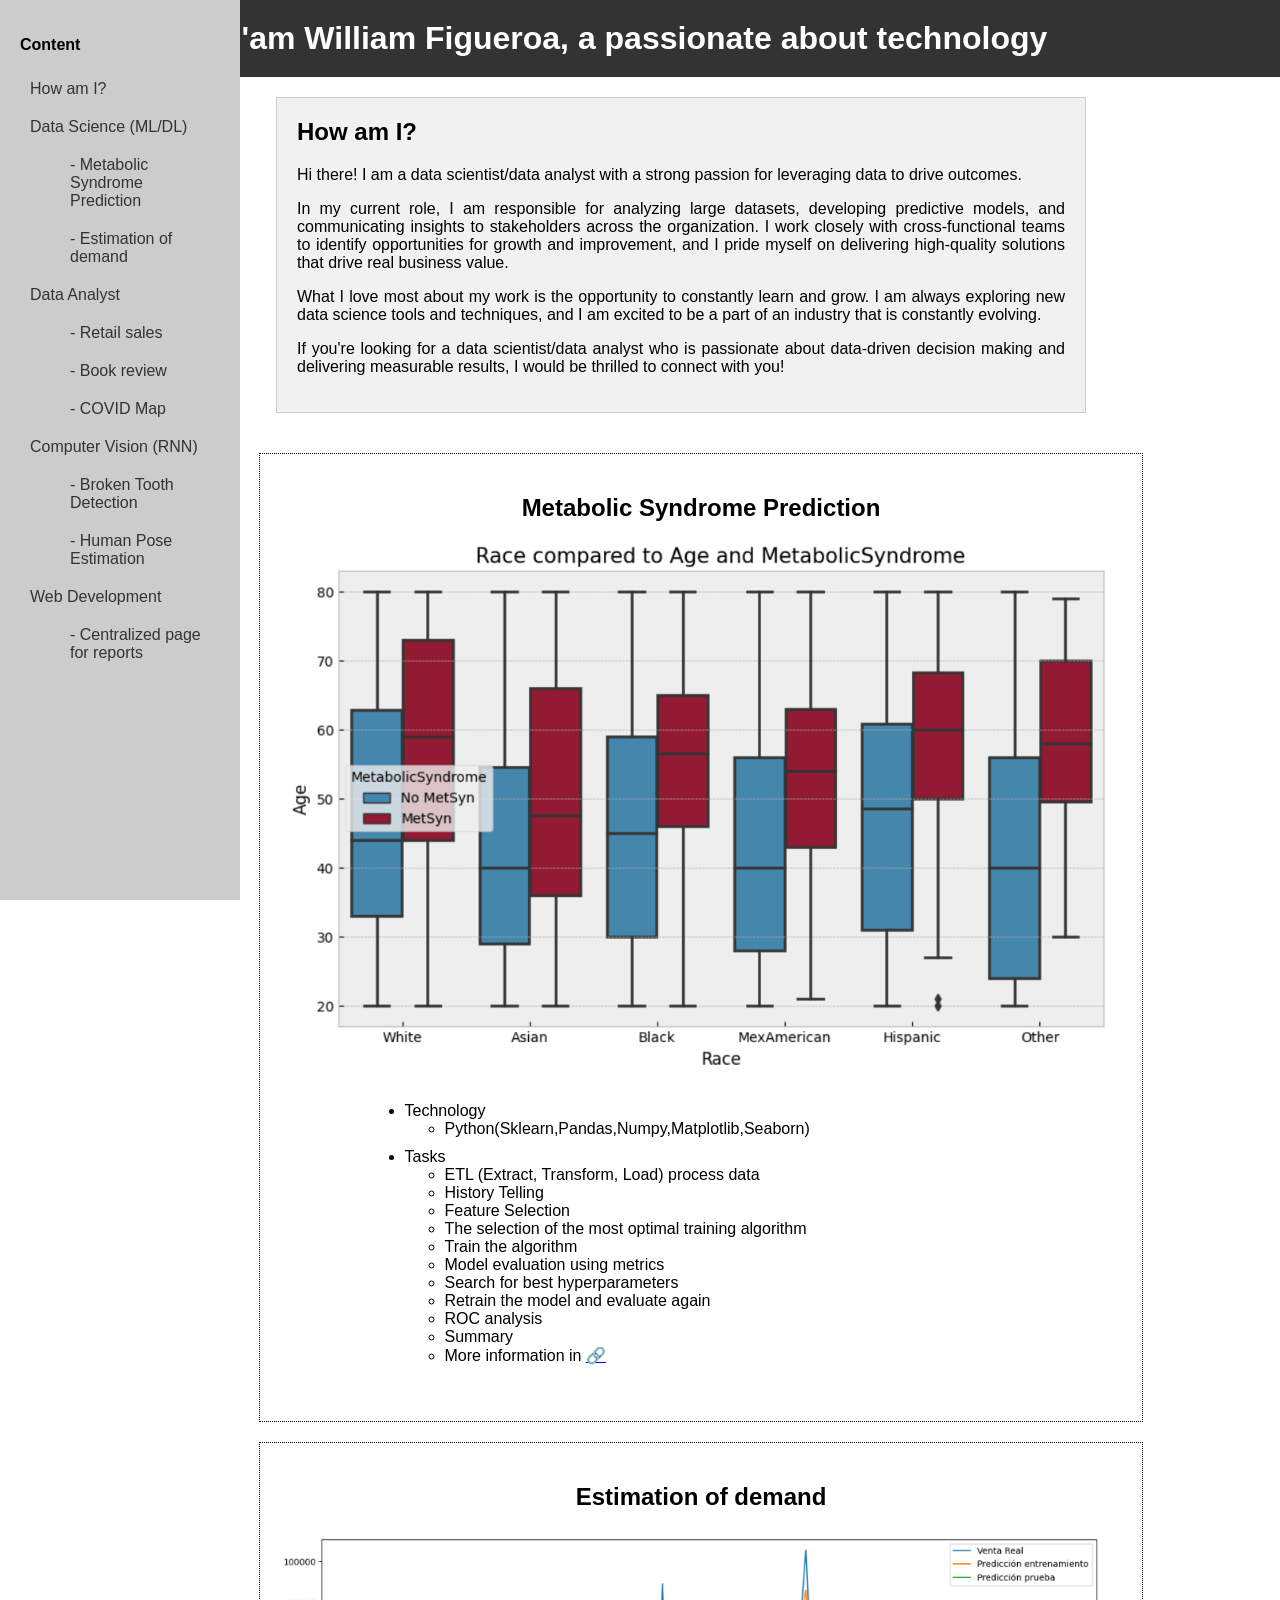
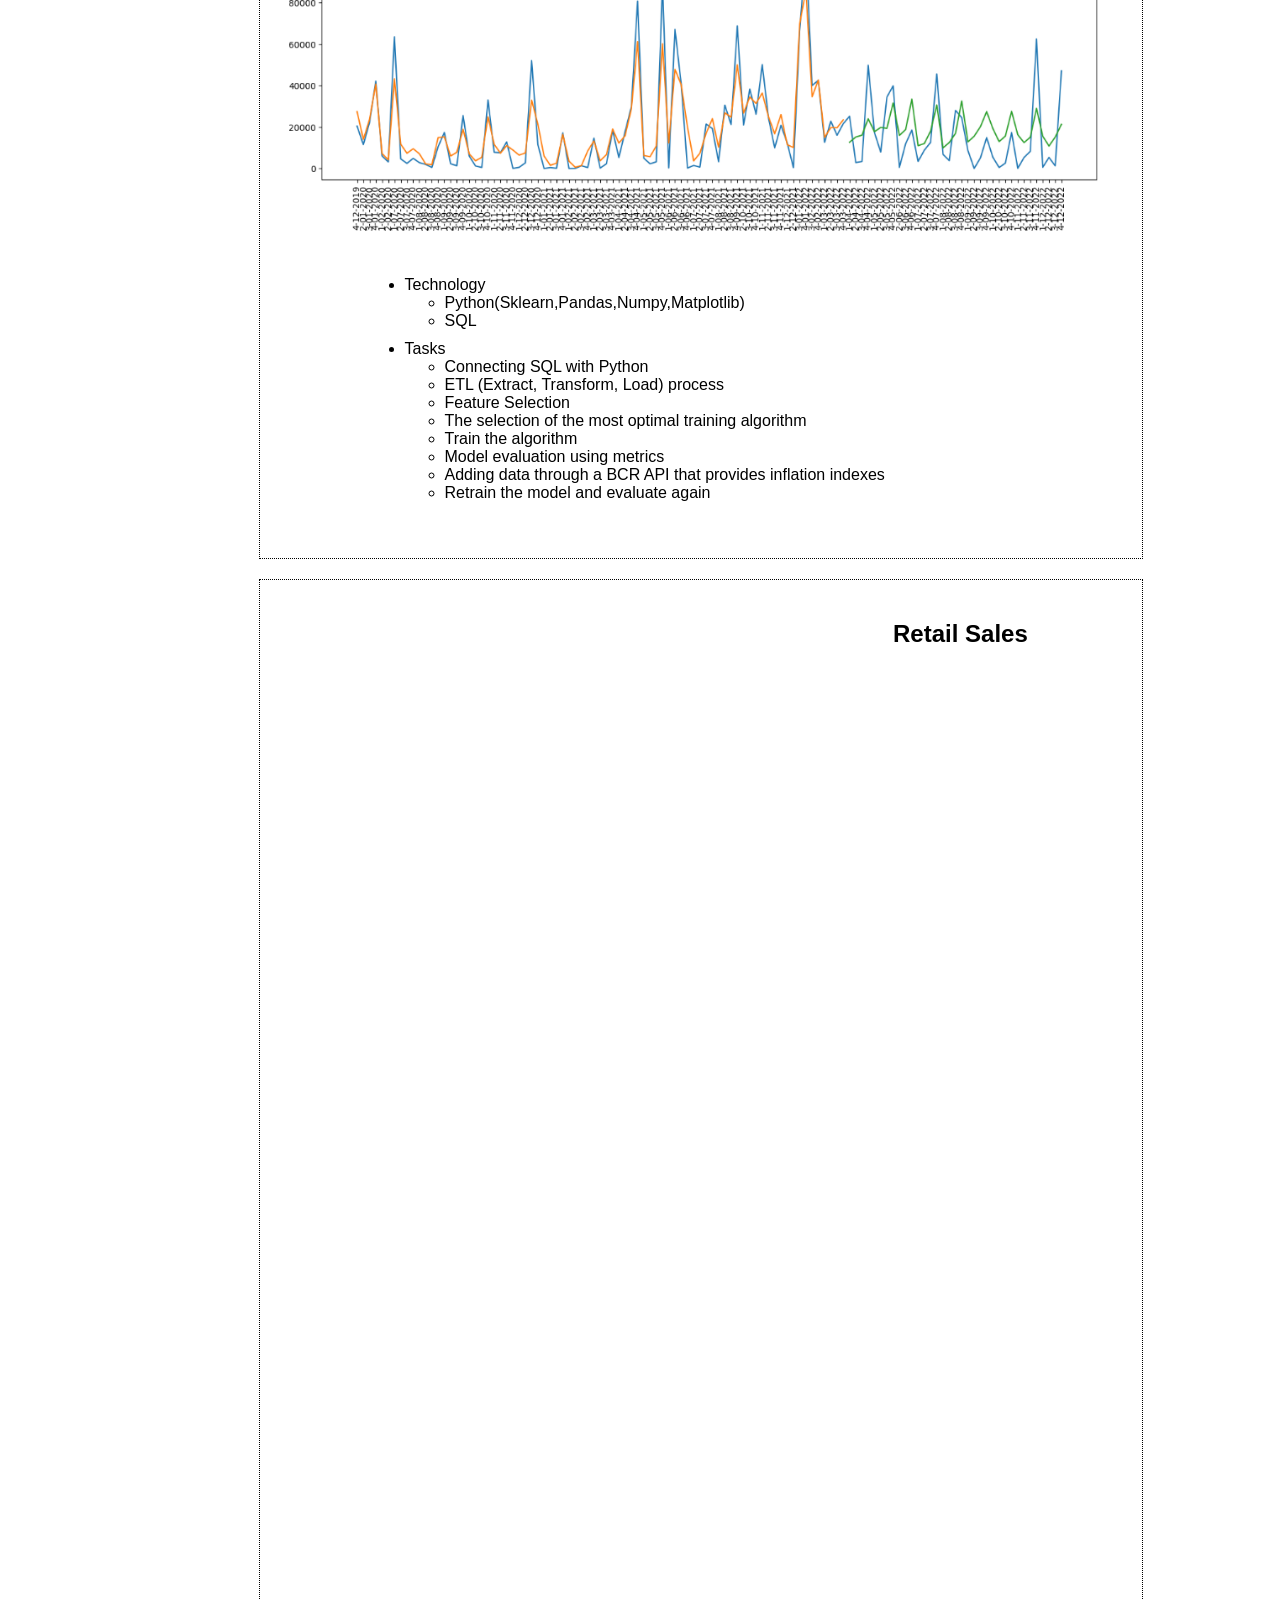
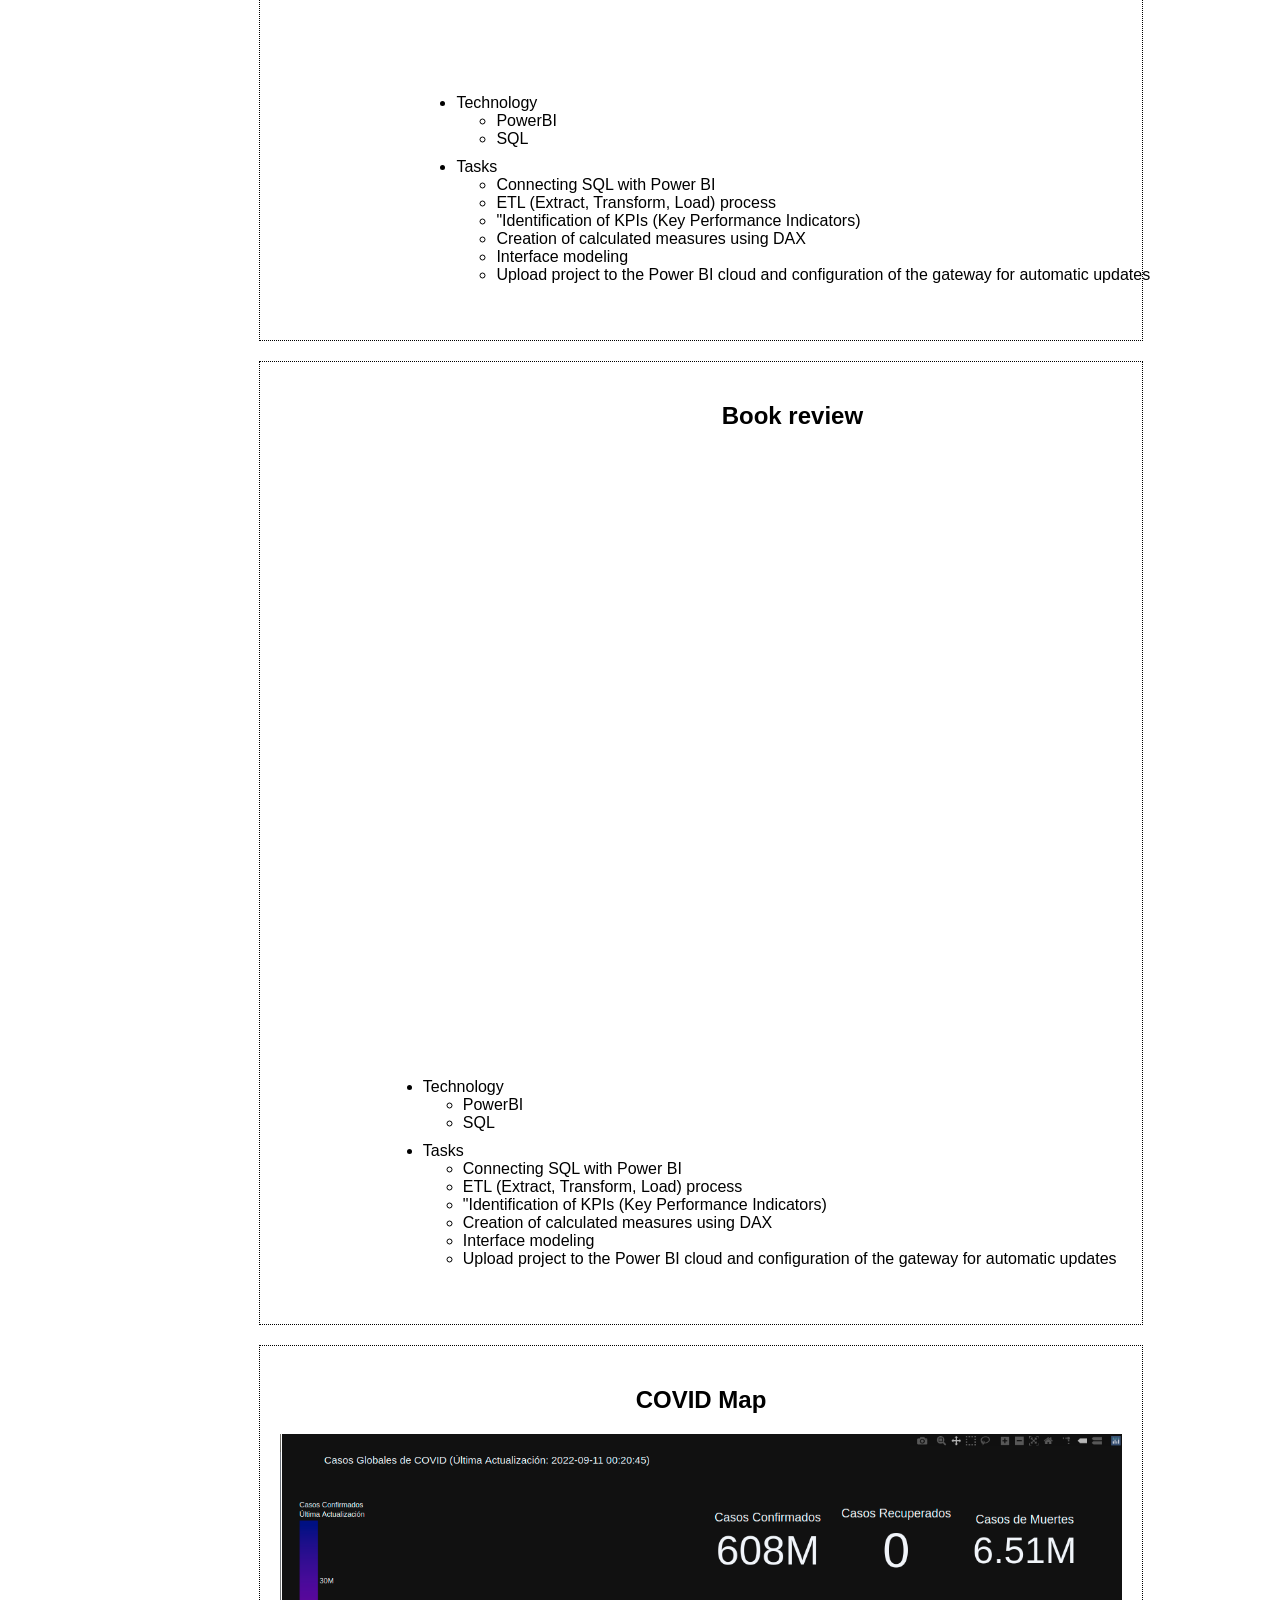
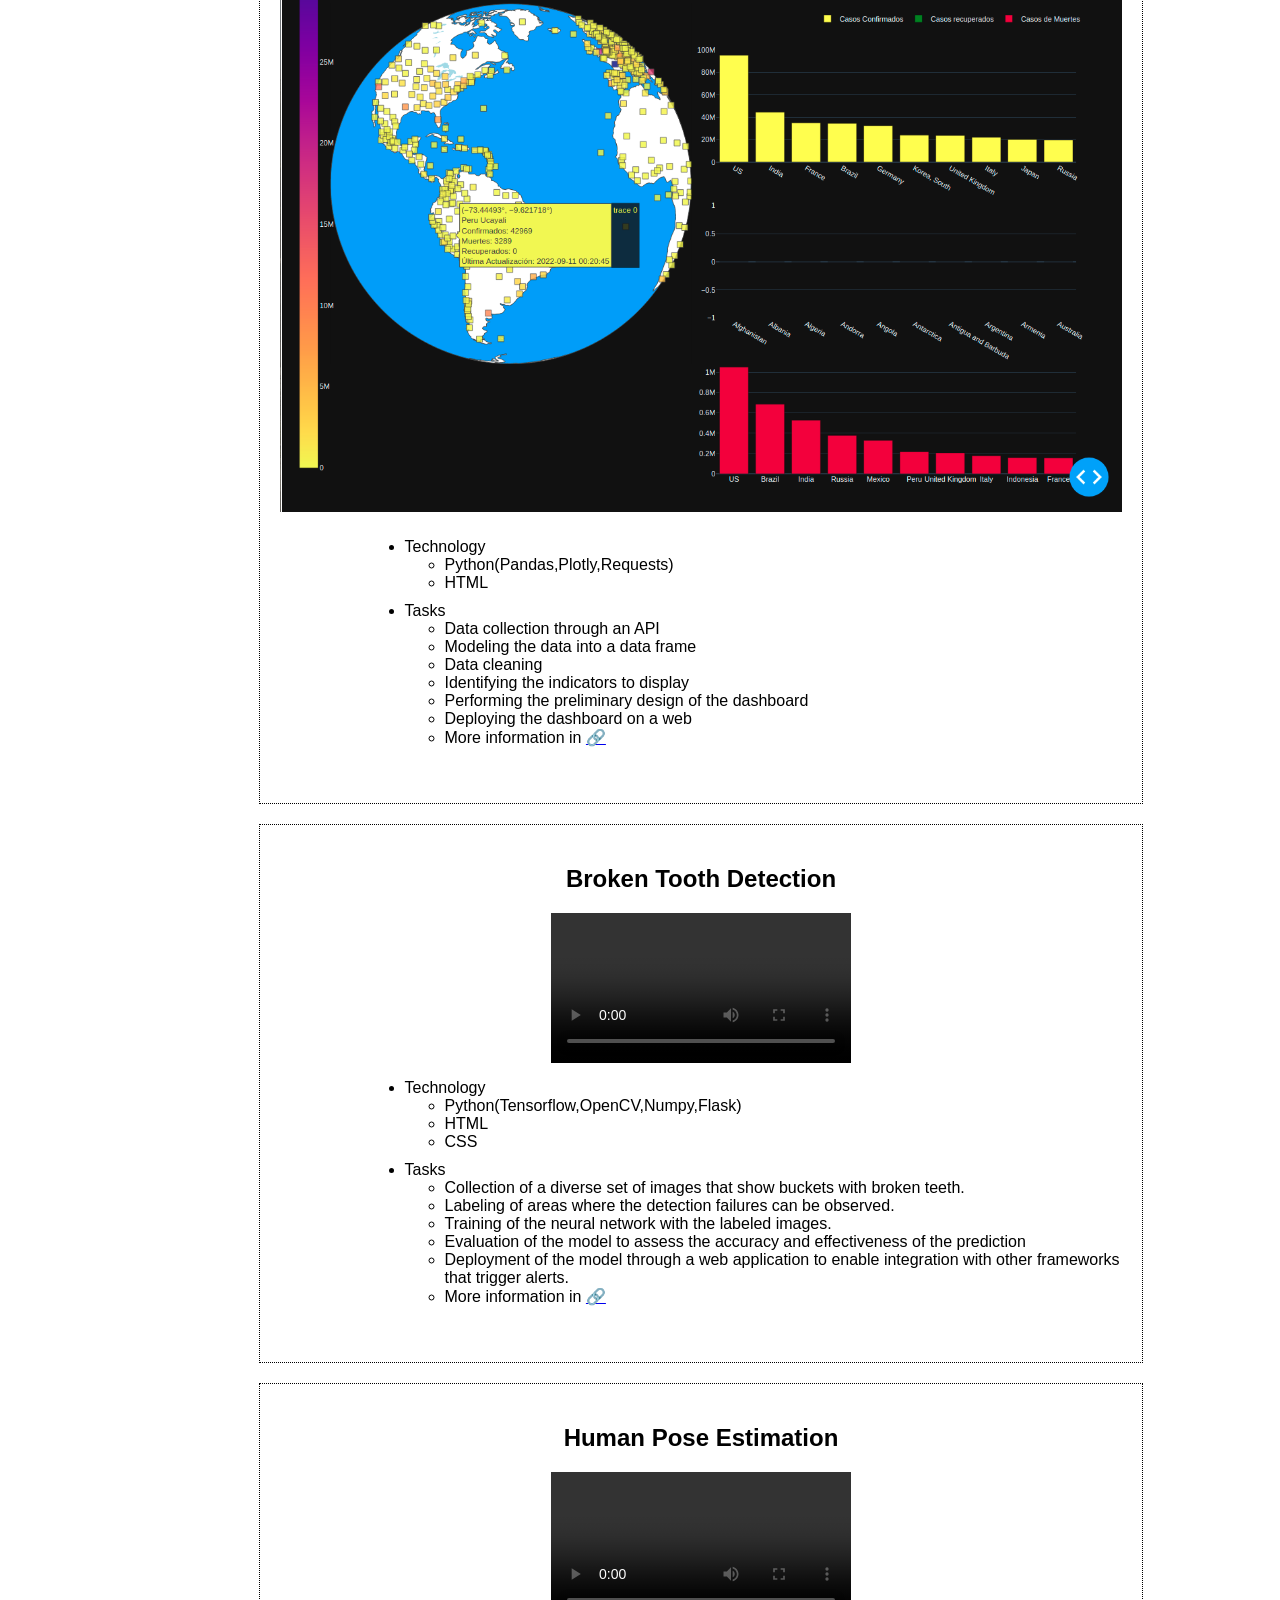
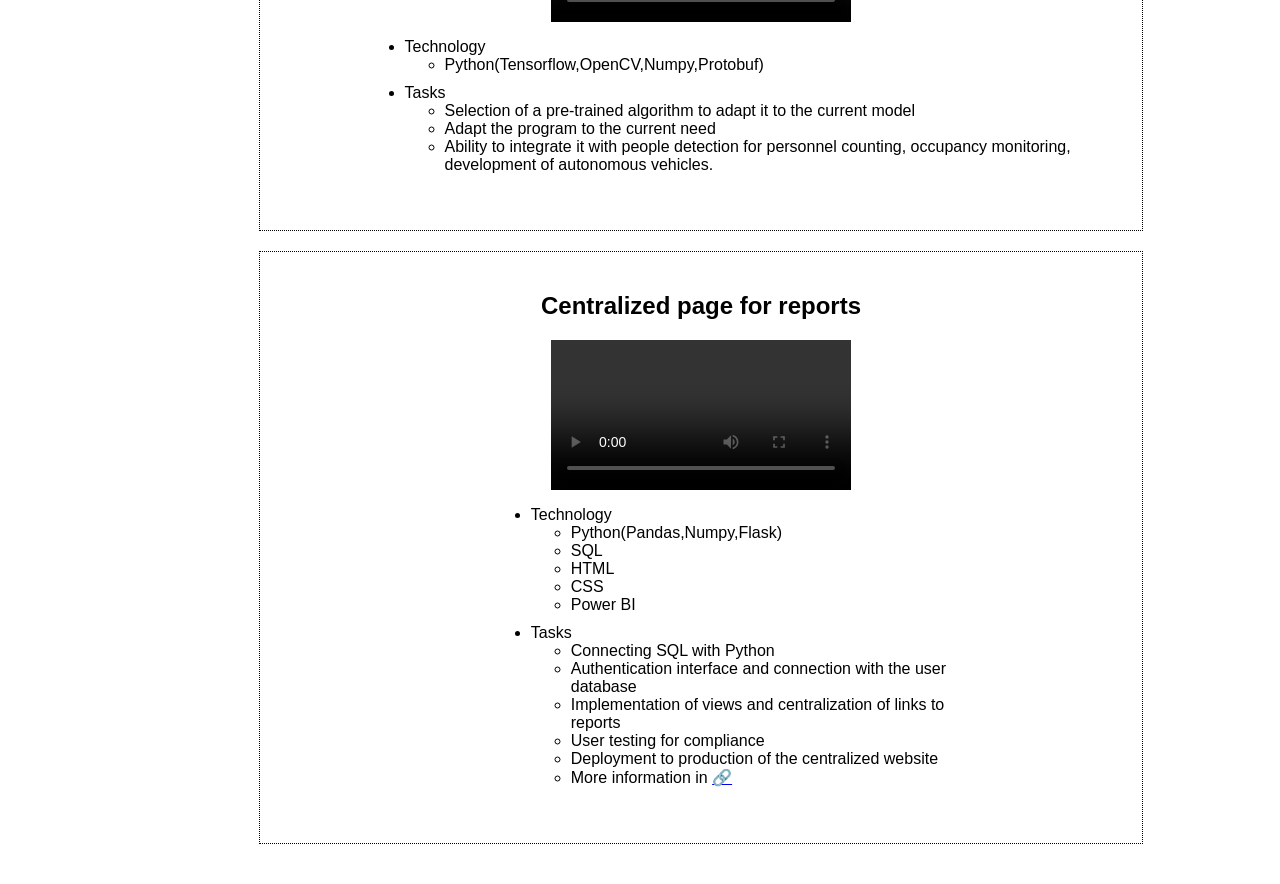
==== commit dead7cef: "Update index.html" ====
--- a/index.html
+++ b/index.html
@@ -21,17 +21,27 @@
 		<aside>
 			<div class="titulo_aside">
 				<p>Content</p>
-				</div>
+			</div>
 			<nav>
 				<ul>
 					<li><a href="#intro">How am I?</a></li>	
-					<li><a href="#proyecto1">Metabolic Syndrome Prediction</a></li>
-					<li><a href="#proyecto2">Estimation of demand</a></li>
-					<li><a href="#proyecto3">Book review</a></li>
-					<li><a href="#proyecto4">COVID Map</a></li>
-					<li><a href="#proyecto5">Centralized page for reportsEstimation of demand</a></li>
-					<li><a href="#proyecto6">Broken Tooth Detection</a></li>
-					<li><a href="#proyecto7">Human Pose Estimation</a></li>	
+					<li><a href="#proyecto1">Data Science (ML/DL)</a>
+						<ol><a href="#proyecto1">- Metabolic Syndrome Prediction</a></ol>
+						<ol><a href="#proyecto2">- Estimation of demand</a></ol>
+					</li>
+					<li><a href="#proyectoRS">Data Analyst</a>
+						<ol><a href="#proyectoRS">- Retail sales</a></ol>
+						<ol><a href="#proyecto3">- Book review</a></ol>
+						<ol><a href="#proyecto4">- COVID Map</a></ol>
+					</li>
+					<li><a href="#proyecto6">Computer Vision (RNN) </a>
+						<ol><a href="#proyecto6">- Broken Tooth Detection</a></ol>
+						<ol><a href="#proyecto7">- Human Pose Estimation</a></ol>
+					</li>
+					<li><a href="#proyecto5">Web Development </a>
+						<ol><a href="#proyecto5">- Centralized page for reports</a></ol>
+					</li>	
+					</li>	
 				</ul>
 			</nav>
 		</aside>
@@ -88,10 +98,32 @@
 				</ul>
 			</div>
 		</section>
+		<section id="proyectoRS">
+			<div class="proyecto-contenido">
+				<h2>Retail Sales</h2>
+				<iframe class="power-bi" title="Retail Sales" width="1360" height="1000" src="https://app.powerbi.com/view?r=eyJrIjoiNTM4OTJkN2MtZGY4OC00NjJiLTgyNzQtMzk2MDViZDkwZGRmIiwidCI6ImJiMjQzMWE4LWFjZDItNGZmYy1iNGRhLTUxNThkZjhlYzcyZCJ9" frameborder="0" allowFullScreen="true"></iframe>
+				<ul class="lista">
+					<li>Technology</li>
+					<ul>
+						<li>PowerBI</li>
+						<li>SQL</li>
+					</ul>
+					<li style="margin-top: 10px;">Tasks</li>
+					<ul>
+						<li>Connecting SQL with Power BI</li>
+						<li>ETL (Extract, Transform, Load) process </li>
+						<li>"Identification of KPIs (Key Performance Indicators)</li>
+						<li>Creation of calculated measures using DAX</li>
+						<li>Interface modeling</li>
+						<li>Upload project to the Power BI cloud and configuration of the gateway for automatic updates</li>
+					</ul>
+				</ul>
+			</div>
+		</section>
 		<section id="proyecto3">
 			<div class="proyecto-contenido">
 				<h2>Book review</h2>
-				<iframe title="Rating de libros" width="1024" height="612" src="https://app.powerbi.com/view?r=eyJrIjoiNGI0YTcyYmEtNmRjOC00NDU2LThiNTYtMzEwZWViMGExZGM2IiwidCI6ImJiMjQzMWE4LWFjZDItNGZmYy1iNGRhLTUxNThkZjhlYzcyZCJ9" frameborder="0" allowFullScreen="true"></iframe>
+				<iframe  title="Book review" width="1024" height="612" src="https://app.powerbi.com/view?r=eyJrIjoiNGI0YTcyYmEtNmRjOC00NDU2LThiNTYtMzEwZWViMGExZGM2IiwidCI6ImJiMjQzMWE4LWFjZDItNGZmYy1iNGRhLTUxNThkZjhlYzcyZCJ9" frameborder="0" allowFullScreen="true"></iframe>
 				<ul class="lista">
 					<li>Technology</li>
 					<ul>
@@ -134,31 +166,6 @@
 				</ul>
 			</div>
 		</section>
-		<section id="proyecto5">
-			<div class="proyecto-contenido">
-                <h2>Centralized page for reports</h2>
-				<video src="p6.mp4" controls></video>
-				<ul class="lista">
-					<li>Technology</li>
-					<ul>
-						<li>Python(Pandas,Numpy,Flask)</li>
-						<li>SQL</li>
-						<li>HTML</li>
-						<li>CSS</li>
-						<li>Power BI</li>
-					</ul>
-					<li style="margin-top: 10px;">Tasks</li>
-					<ul>
-						<li>Connecting SQL with Python</li>
-						<li>Authentication interface and connection with the user database</li>
-						<li>Implementation of views and centralization of links to reports</li>
-						<li>User testing for compliance</li>
-						<li>Deployment to production of the centralized website</li>
-						<li>More information in <a href="https://github.com/0dallas/Centralized-Reporting-Page">🔗</a></li>
-					</ul>
-				</ul>
-			</div>
-		</section>
 		<section id="proyecto6">
 			<div class="proyecto-contenido">
                 <h2>Broken Tooth Detection</h2>
@@ -201,6 +208,31 @@
 				</ul>
 			</div>
 		</section>
+		<section id="proyecto5">
+			<div class="proyecto-contenido">
+                <h2>Centralized page for reports</h2>
+				<video src="p6.mp4" controls></video>
+				<ul class="lista">
+					<li>Technology</li>
+					<ul>
+						<li>Python(Pandas,Numpy,Flask)</li>
+						<li>SQL</li>
+						<li>HTML</li>
+						<li>CSS</li>
+						<li>Power BI</li>
+					</ul>
+					<li style="margin-top: 10px;">Tasks</li>
+					<ul>
+						<li>Connecting SQL with Python</li>
+						<li>Authentication interface and connection with the user database</li>
+						<li>Implementation of views and centralization of links to reports</li>
+						<li>User testing for compliance</li>
+						<li>Deployment to production of the centralized website</li>
+						<li>More information in <a href="https://github.com/0dallas/Centralized-Reporting-Page">🔗</a></li>
+					</ul>
+				</ul>
+			</div>
+		</section>
     </div>
 	</main>
 </body>
--- a/style.css
+++ b/style.css
@@ -83,6 +83,15 @@
     align-items: center;
 }
 
+.power-bi{
+	width: 1350;
+	height: 1000;
+	margin-bottom: 10px;
+	transform-origin: 0 0;
+	padding-bottom: 0%;
+	-webkit-transform: scale(0.81);
+}
+
 img {
 	max-width: 100%;
 	height: auto;
@@ -92,6 +101,13 @@
 h2 {
 	margin-top: 0;
 	font-weight: bold;
+}
+
+.tit-power-bi{
+	align-self: center;
+	align-items: center;
+	align-items: center;
+	transform-origin: center;
 }
 
 video {
@@ -144,4 +160,4 @@
 	align-self: flex-start;
 	margin-left: 10%;
 	
-}+}
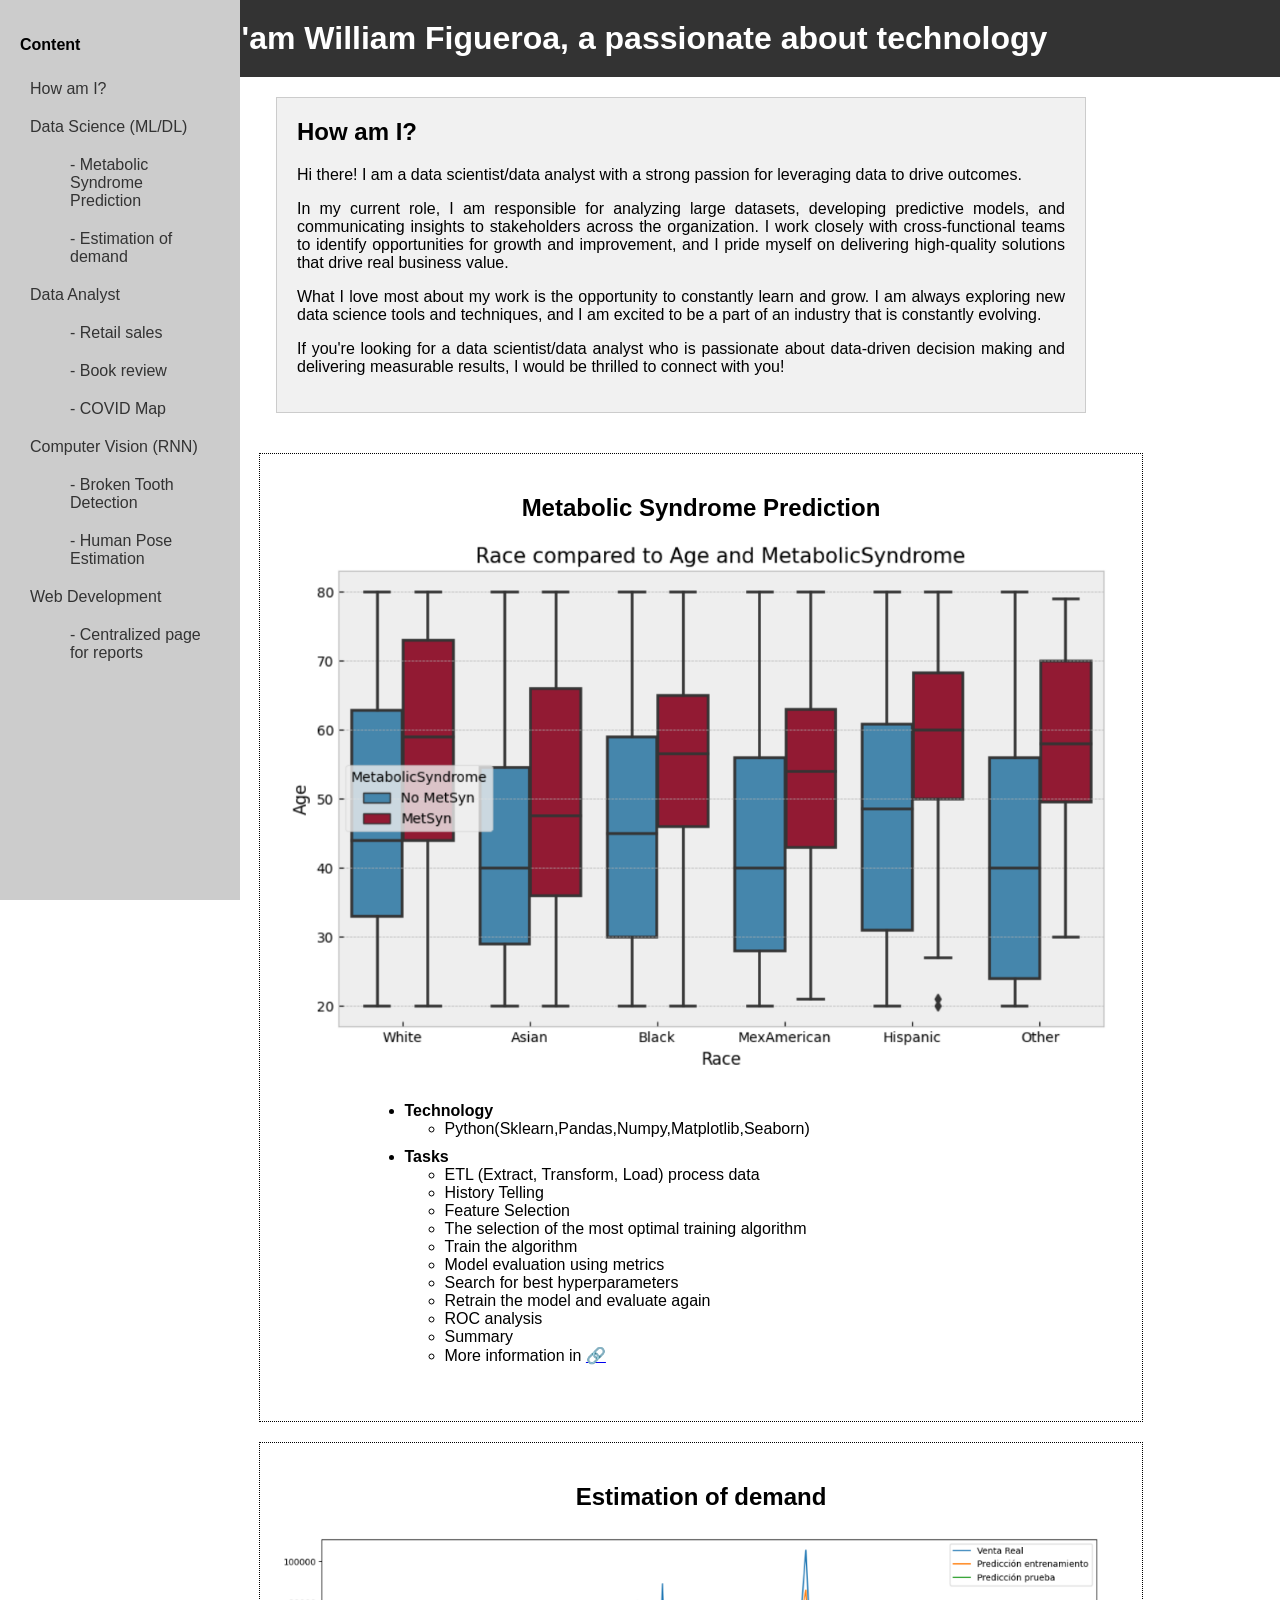
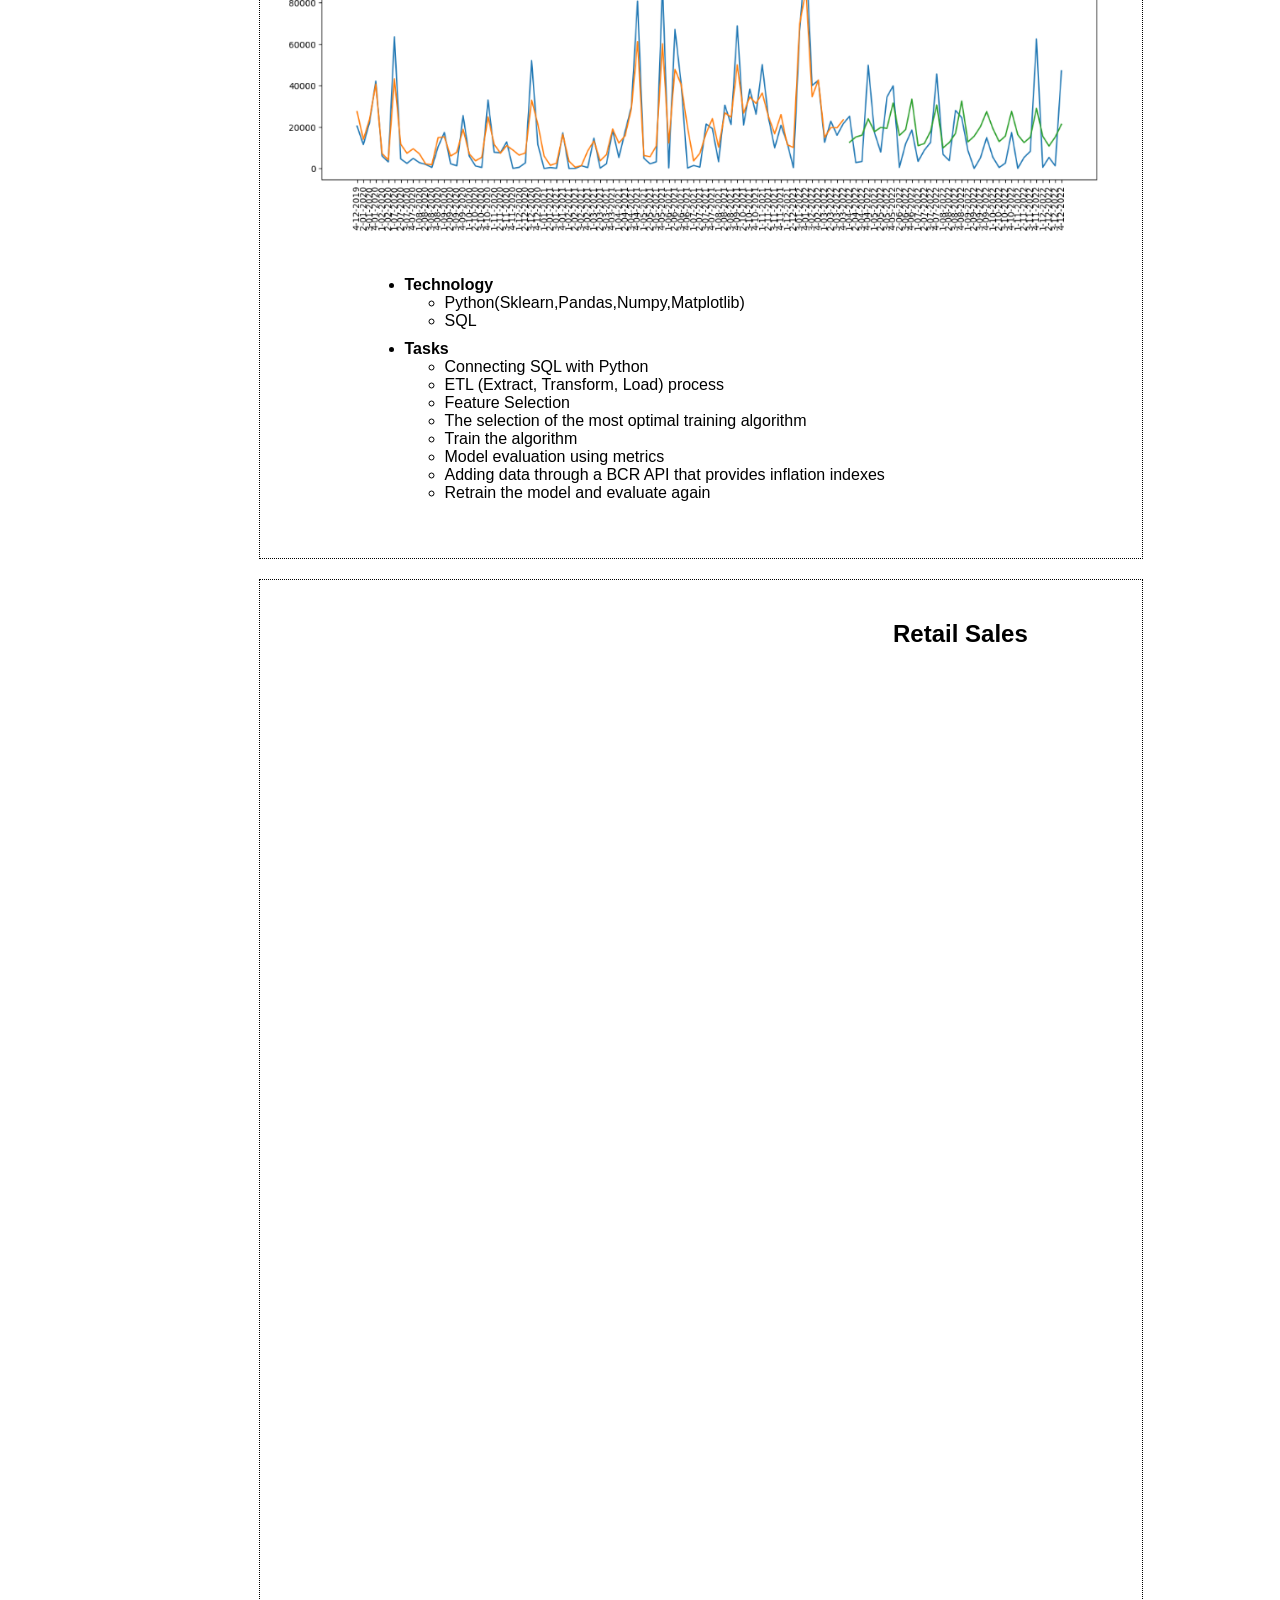
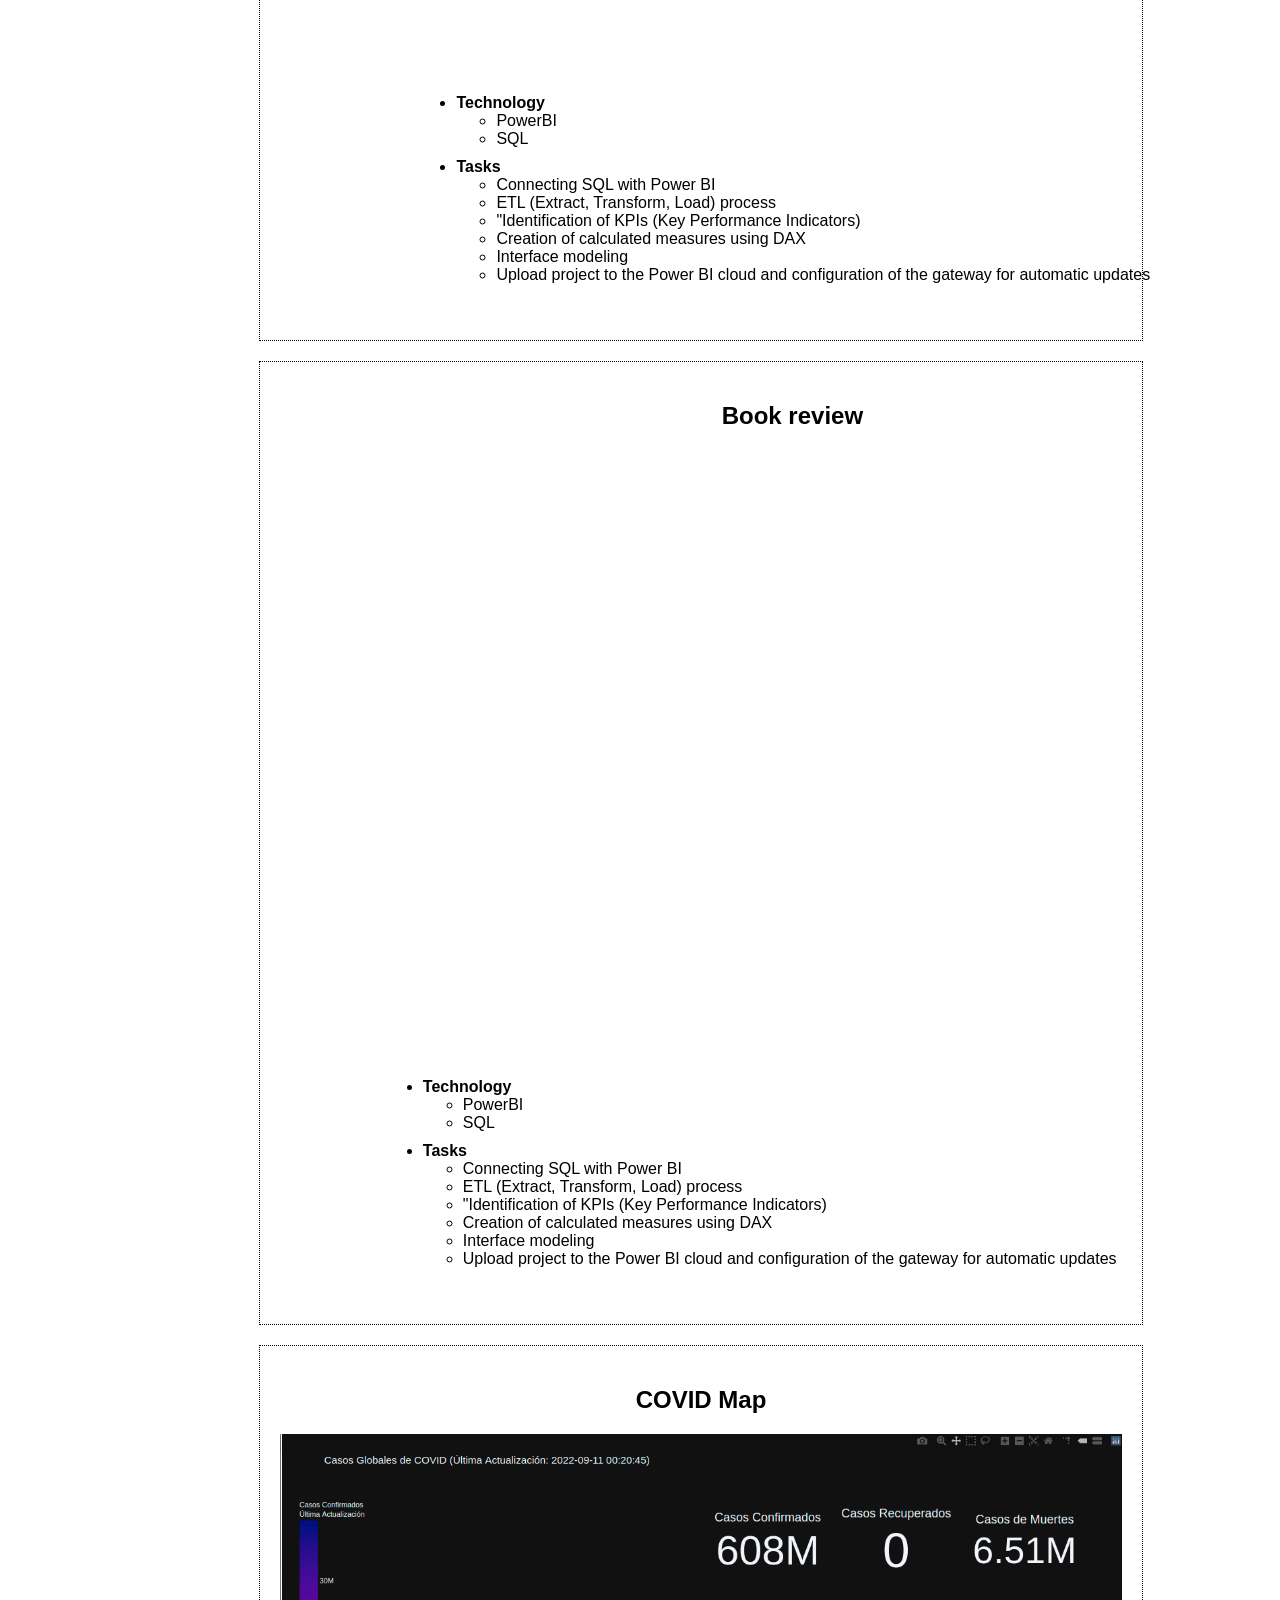
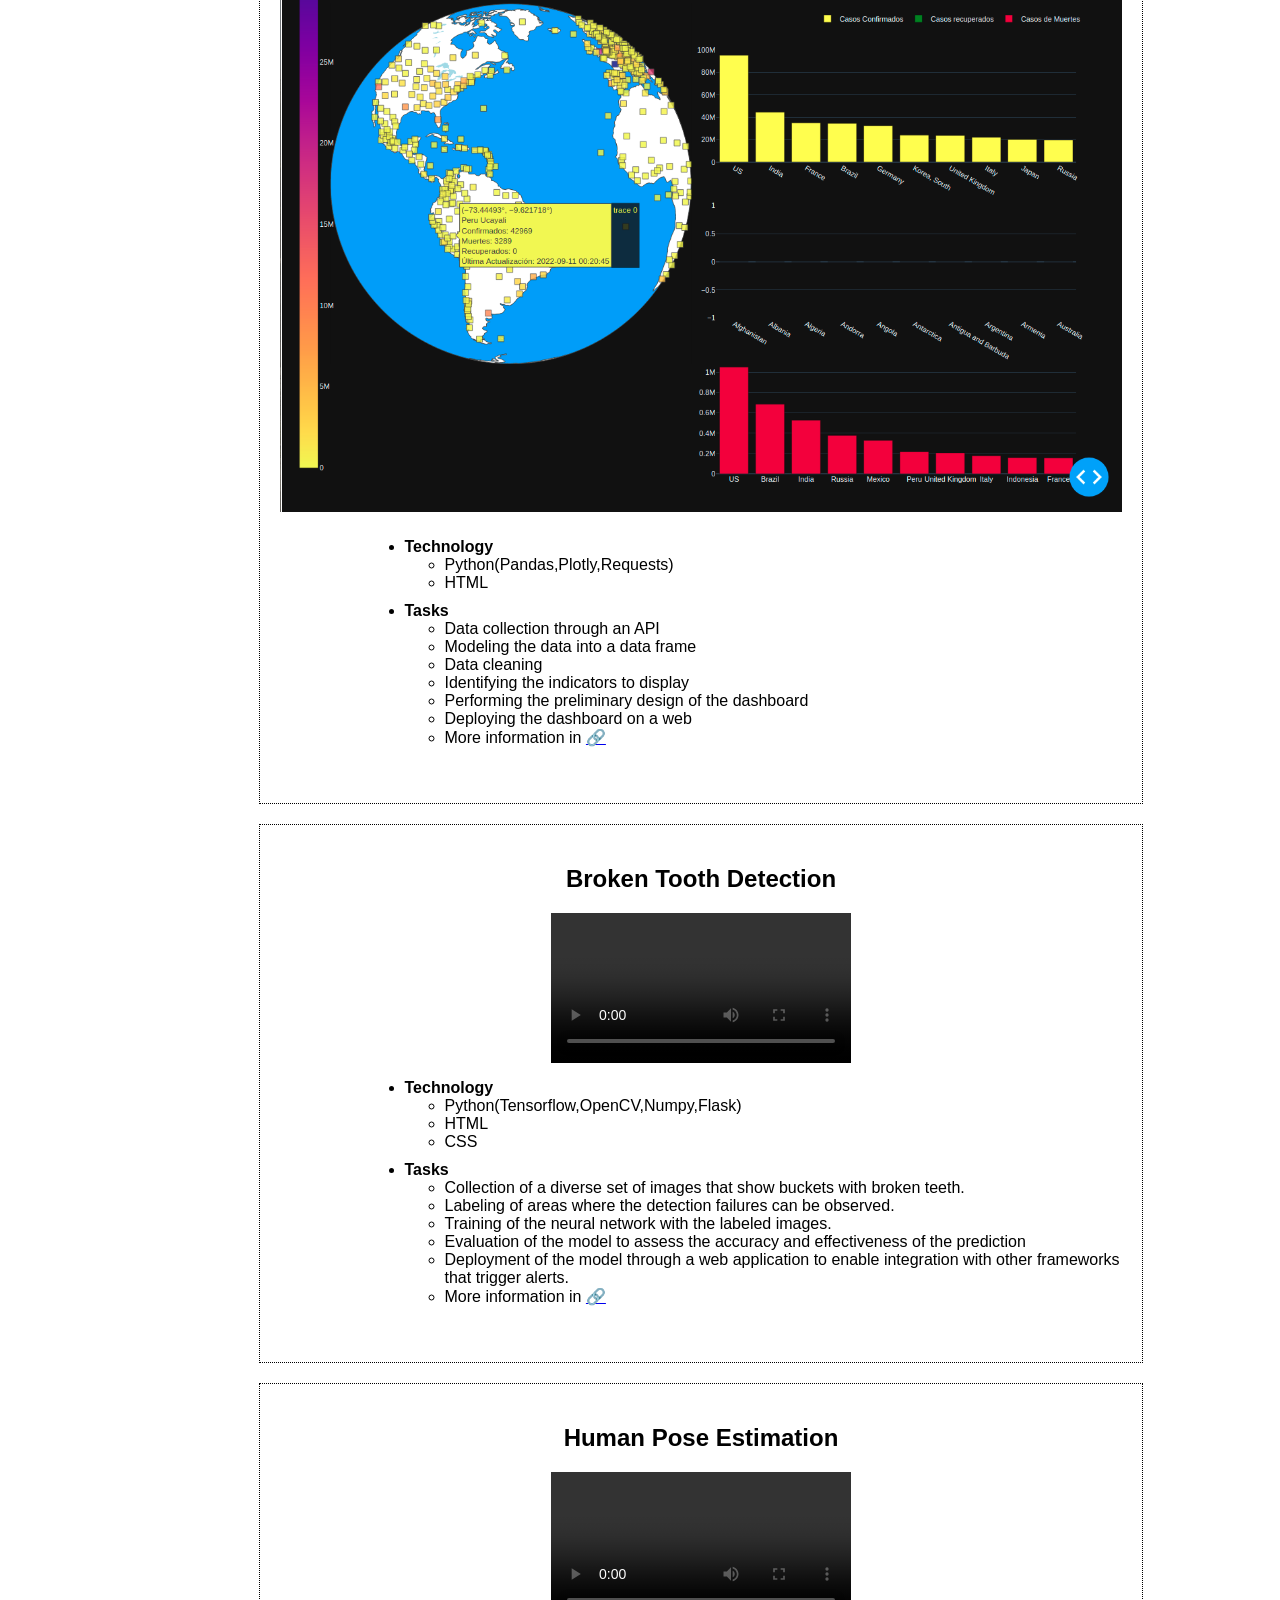
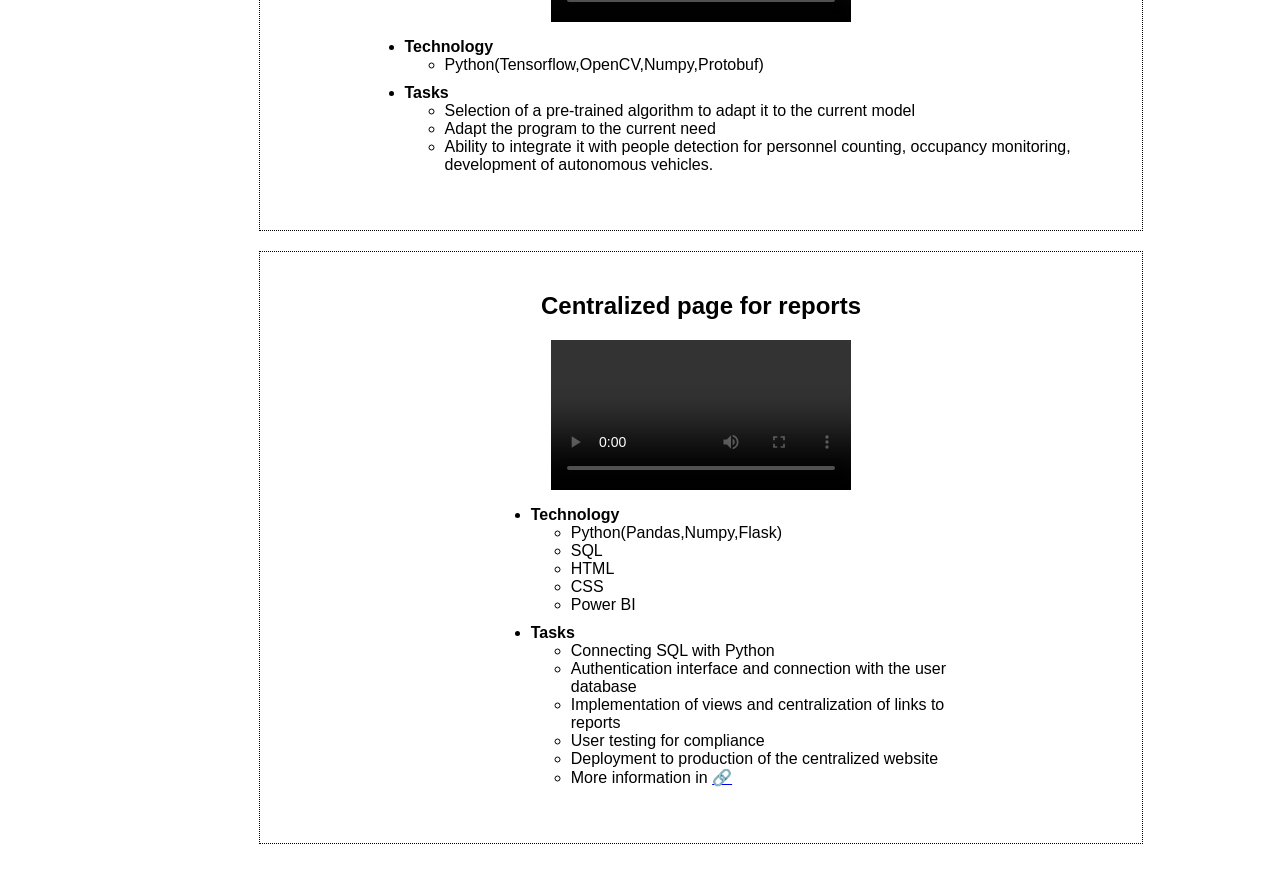
==== commit 92c33661: "Update index.html" ====
--- a/index.html
+++ b/index.html
@@ -51,11 +51,11 @@
                 <h2>Metabolic Syndrome Prediction</h2>
 				<img src="metabolic_syn.png" alt="Metabolic Syn">
 				<ul class="lista">
-					<li>Technology</li>
+					<li><b>Technology</b></li>
 					<ul>
 						<li>Python(Sklearn,Pandas,Numpy,Matplotlib,Seaborn)</li>
 					</ul>
-					<li style="margin-top: 10px;">Tasks</li>
+					<li style="margin-top: 10px;"><b>Tasks</b></li>
 					<ul>
 						<li>ETL (Extract, Transform, Load) process data</li>
 						<li>History Telling</li>
@@ -78,12 +78,12 @@
                 <h2>Estimation of demand</h2>
 				<img src="p5.png" alt="Proyecto 5">
 				<ul class="lista">
-					<li>Technology</li>
+					<li><b>Technology</b></li>
 					<ul>
 						<li>Python(Sklearn,Pandas,Numpy,Matplotlib)</li>
 						<li>SQL</li>
 					</ul>
-					<li style="margin-top: 10px;">Tasks</li>
+					<li style="margin-top: 10px;"><b>Tasks</b></li>
 					<ul>
 						<li>Connecting SQL with Python</li>
 						<li>ETL (Extract, Transform, Load) process</li>
@@ -103,12 +103,12 @@
 				<h2>Retail Sales</h2>
 				<iframe class="power-bi" title="Retail Sales" width="1360" height="1000" src="https://app.powerbi.com/view?r=eyJrIjoiNTM4OTJkN2MtZGY4OC00NjJiLTgyNzQtMzk2MDViZDkwZGRmIiwidCI6ImJiMjQzMWE4LWFjZDItNGZmYy1iNGRhLTUxNThkZjhlYzcyZCJ9" frameborder="0" allowFullScreen="true"></iframe>
 				<ul class="lista">
-					<li>Technology</li>
+					<li><b>Technology</b></li>
 					<ul>
 						<li>PowerBI</li>
 						<li>SQL</li>
 					</ul>
-					<li style="margin-top: 10px;">Tasks</li>
+					<li style="margin-top: 10px;"><b>Tasks</b></li>
 					<ul>
 						<li>Connecting SQL with Power BI</li>
 						<li>ETL (Extract, Transform, Load) process </li>
@@ -125,12 +125,12 @@
 				<h2>Book review</h2>
 				<iframe  title="Book review" width="1024" height="612" src="https://app.powerbi.com/view?r=eyJrIjoiNGI0YTcyYmEtNmRjOC00NDU2LThiNTYtMzEwZWViMGExZGM2IiwidCI6ImJiMjQzMWE4LWFjZDItNGZmYy1iNGRhLTUxNThkZjhlYzcyZCJ9" frameborder="0" allowFullScreen="true"></iframe>
 				<ul class="lista">
-					<li>Technology</li>
+					<li><b>Technology</b></li>
 					<ul>
 						<li>PowerBI</li>
 						<li>SQL</li>
 					</ul>
-					<li style="margin-top: 10px;">Tasks</li>
+					<li style="margin-top: 10px;"><b>Tasks</b></li>
 					<ul>
 						<li>Connecting SQL with Power BI</li>
 						<li>ETL (Extract, Transform, Load) process </li>
@@ -147,12 +147,12 @@
 				<h2>COVID Map</h2>
 				<img src="p3.png" alt="Proyecto 3">
 				<ul class="lista">
-					<li>Technology</li>
+					<li><b>Technology</b></li>
 					<ul>
 						<li>Python(Pandas,Plotly,Requests)</li>
 						<li>HTML</li>
 					</ul>
-					<li style="margin-top: 10px;">Tasks</li>
+					<li style="margin-top: 10px;"><b>Tasks</b></li>
 					<ul>
 						<li>Data collection through an API</li>
 						<li>Modeling the data into a data frame</li>
@@ -171,13 +171,13 @@
                 <h2>Broken Tooth Detection</h2>
 				<video src="p1.mp4" controls></video>
 				<ul class="lista">
-					<li>Technology</li>
+					<li><b>Technology</b></li>
 					<ul>
 						<li>Python(Tensorflow,OpenCV,Numpy,Flask)</li>
 						<li>HTML</li>
 						<li>CSS</li>
 					</ul>
-					<li style="margin-top: 10px;">Tasks</li>
+					<li style="margin-top: 10px;"><b>Tasks</b></li>
 					<ul>
 						<li>Collection of a diverse set of images that show buckets with broken teeth.</li>
 						<li>Labeling of areas where the detection failures can be observed.</li>
@@ -195,11 +195,11 @@
                 <h2>Human Pose Estimation</h2>
 				<video src="p2.mp4" controls></video>
 				<ul class="lista">
-					<li>Technology</li>
+					<li><b>Technology</b></li>
 					<ul>
 						<li>Python(Tensorflow,OpenCV,Numpy,Protobuf)</li>
 					</ul>
-					<li style="margin-top: 10px;">Tasks</li>
+					<li style="margin-top: 10px;"><b>Tasks</b></li>
 					<ul>
 						<li>Selection of a pre-trained algorithm to adapt it to the current model</li>
 						<li>Adapt the program to the current need</li>
@@ -213,7 +213,7 @@
                 <h2>Centralized page for reports</h2>
 				<video src="p6.mp4" controls></video>
 				<ul class="lista">
-					<li>Technology</li>
+					<li><b>Technology</b></li>
 					<ul>
 						<li>Python(Pandas,Numpy,Flask)</li>
 						<li>SQL</li>
@@ -221,7 +221,7 @@
 						<li>CSS</li>
 						<li>Power BI</li>
 					</ul>
-					<li style="margin-top: 10px;">Tasks</li>
+					<li style="margin-top: 10px;"><b>Tasks</b></li>
 					<ul>
 						<li>Connecting SQL with Python</li>
 						<li>Authentication interface and connection with the user database</li>
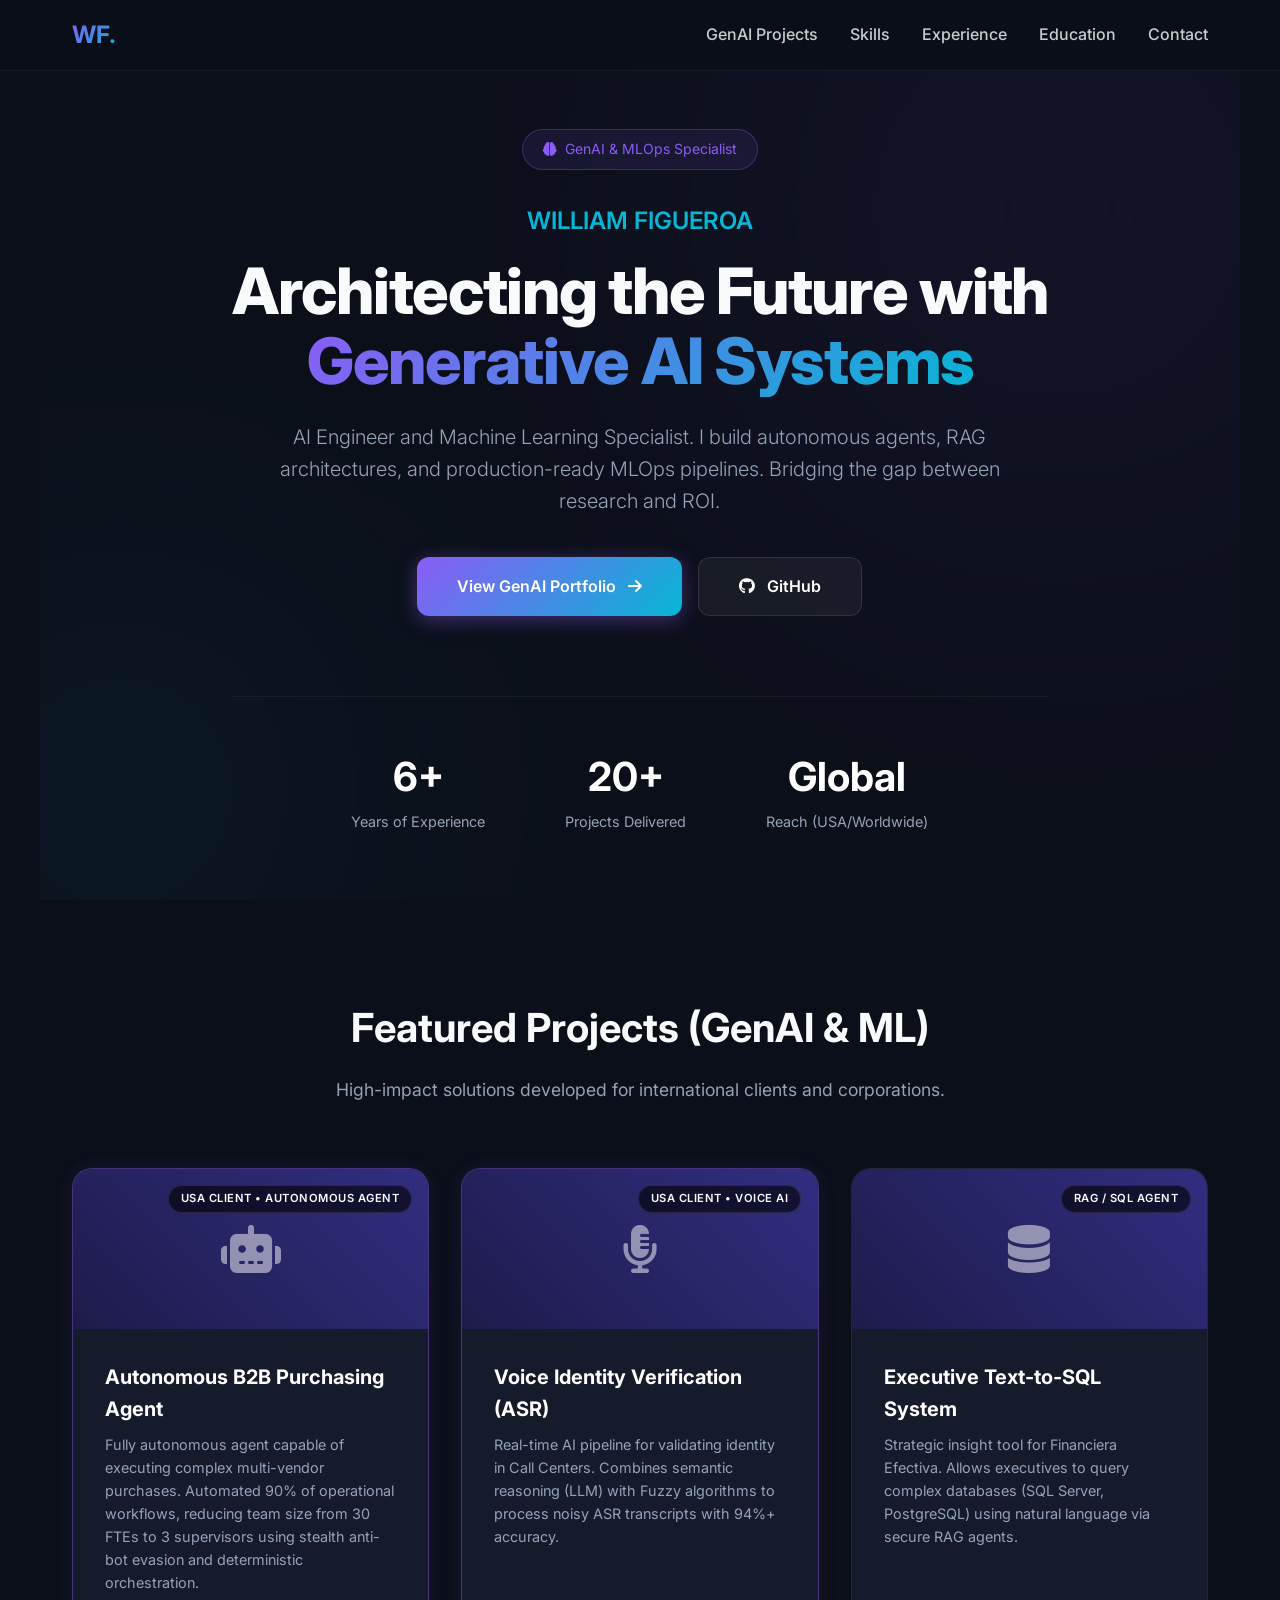
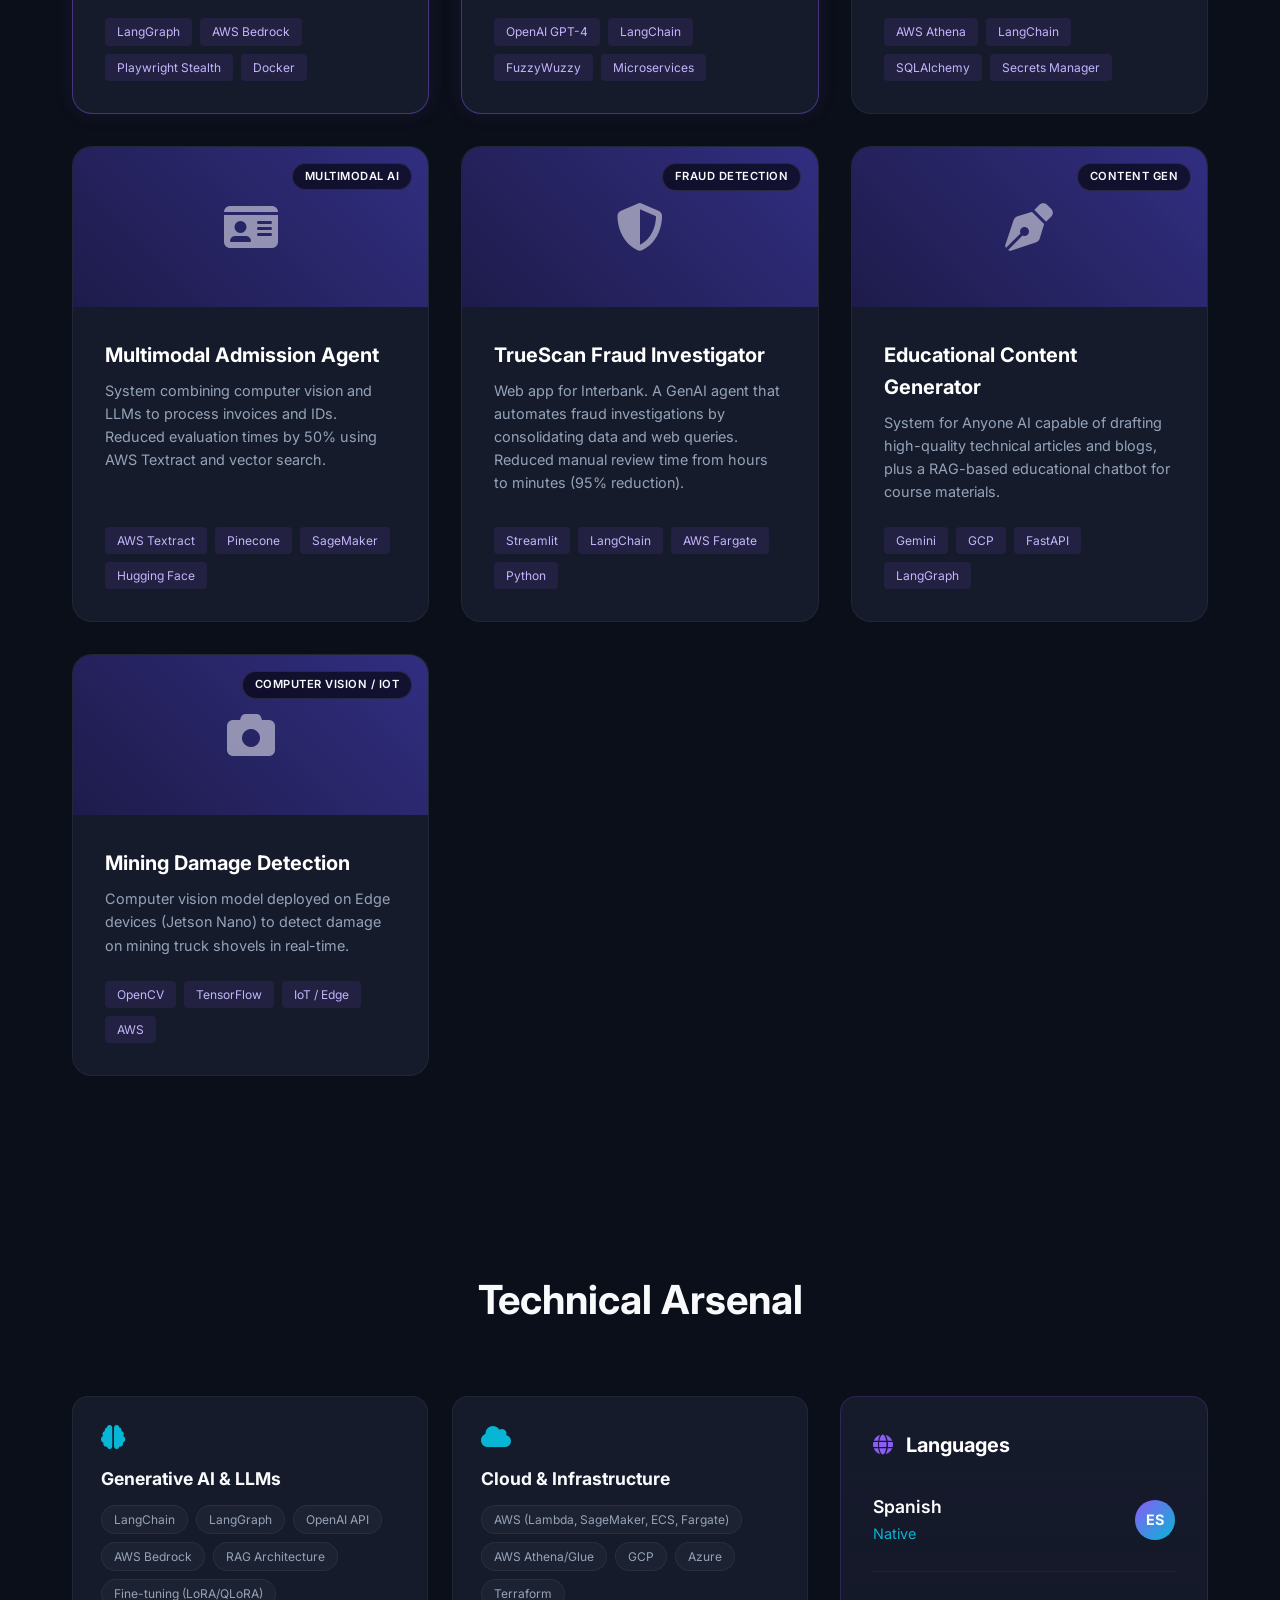
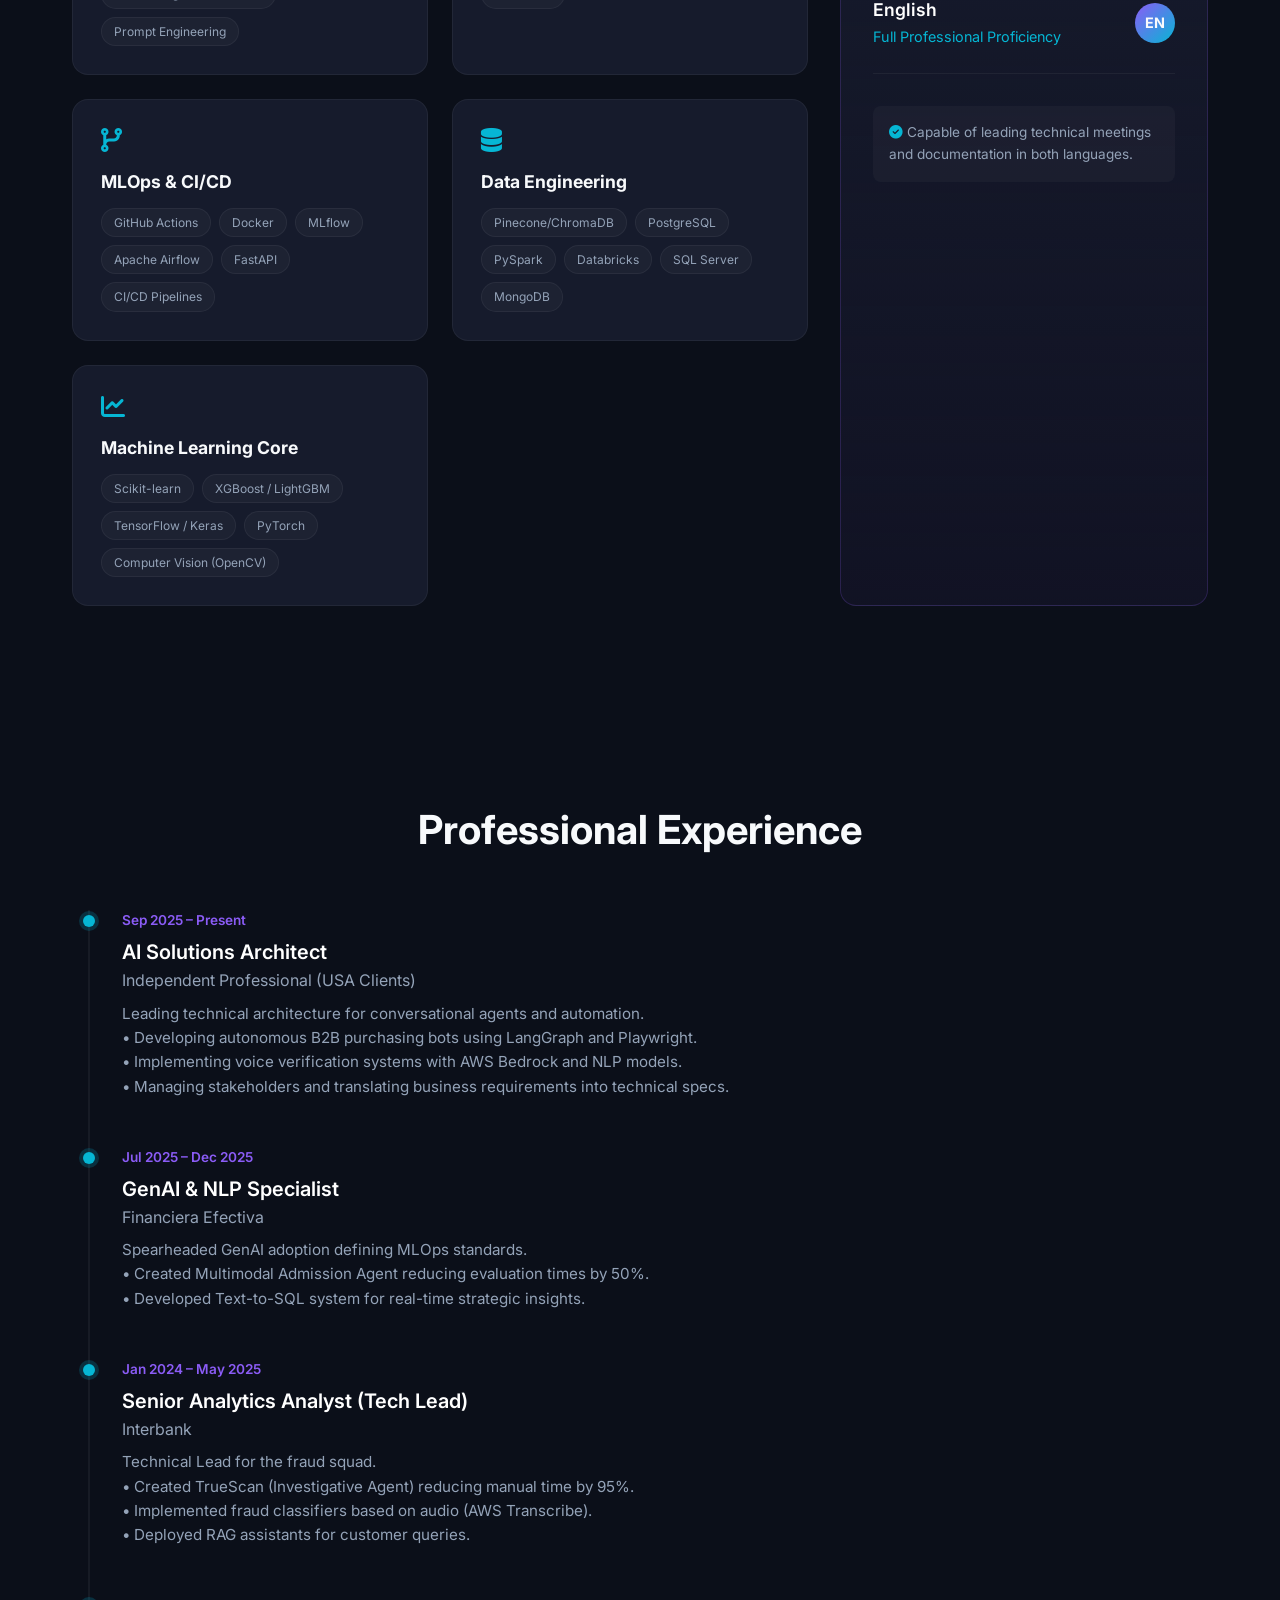
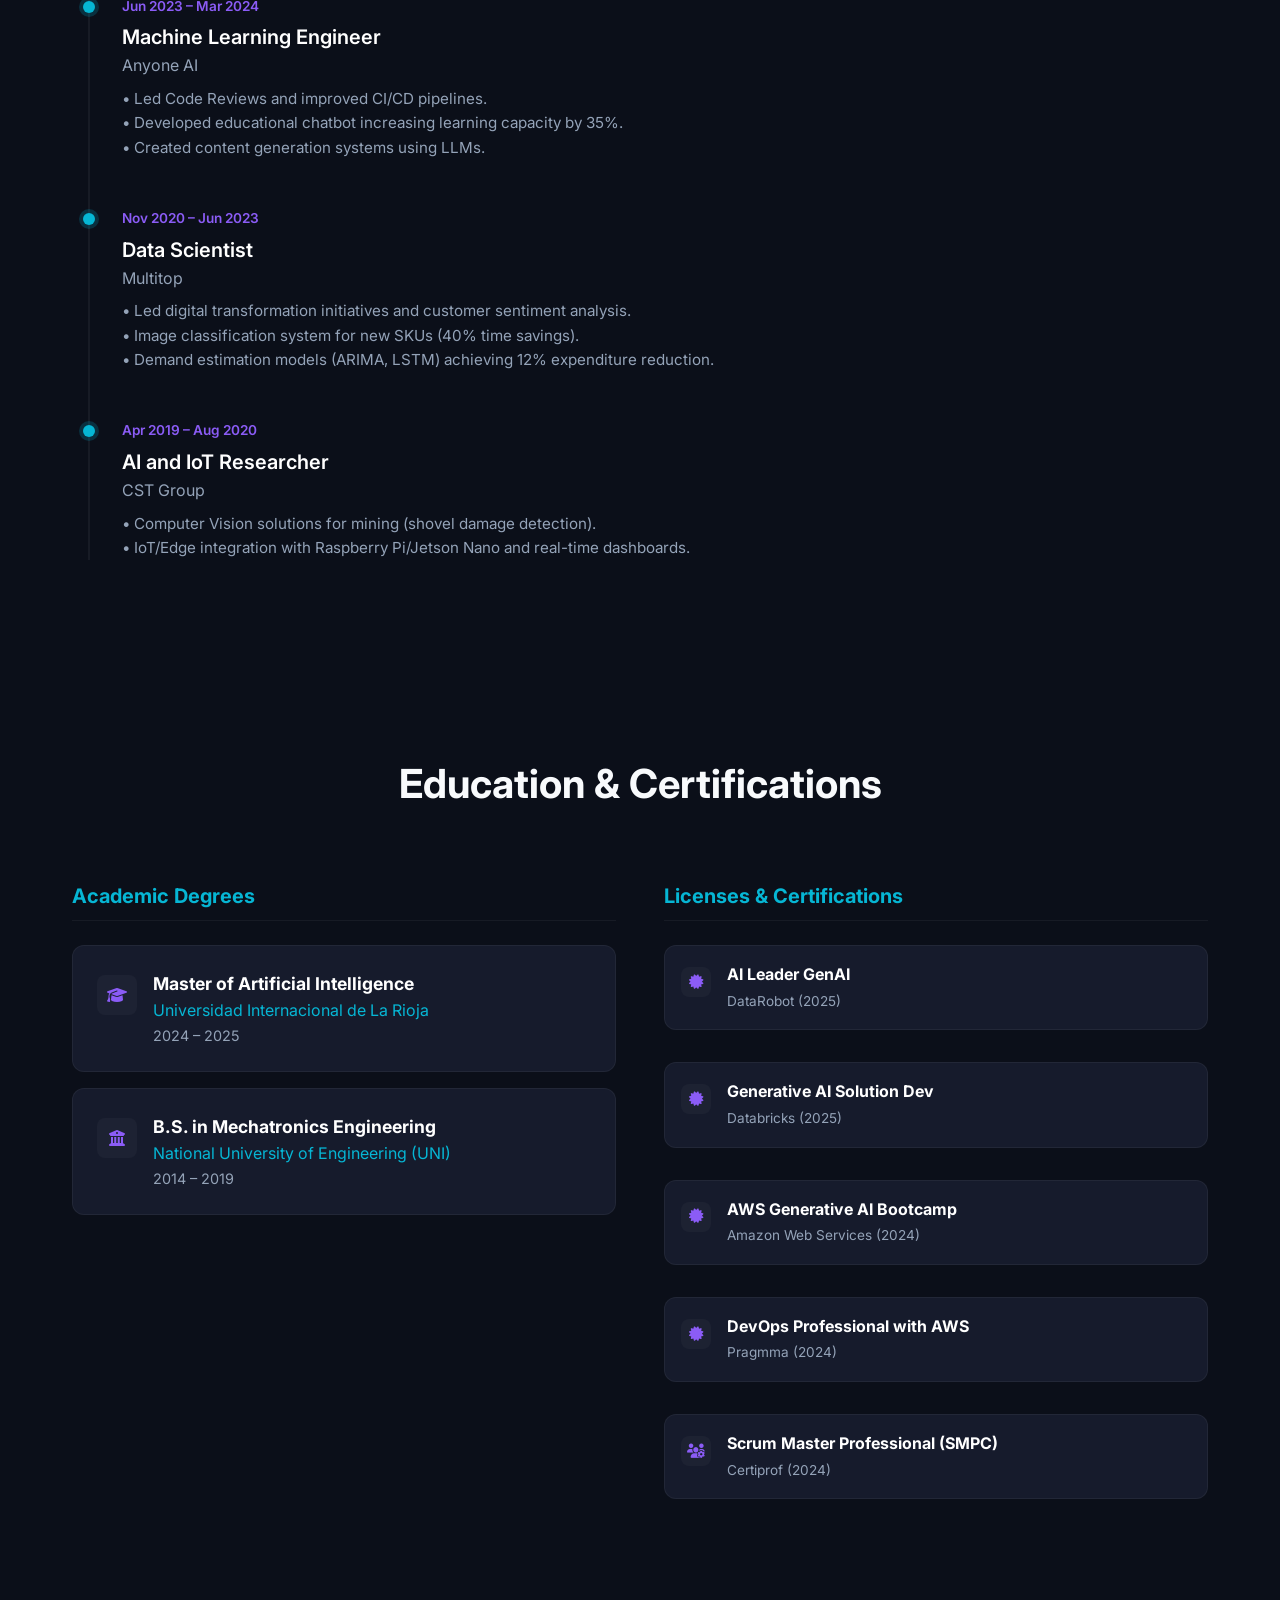
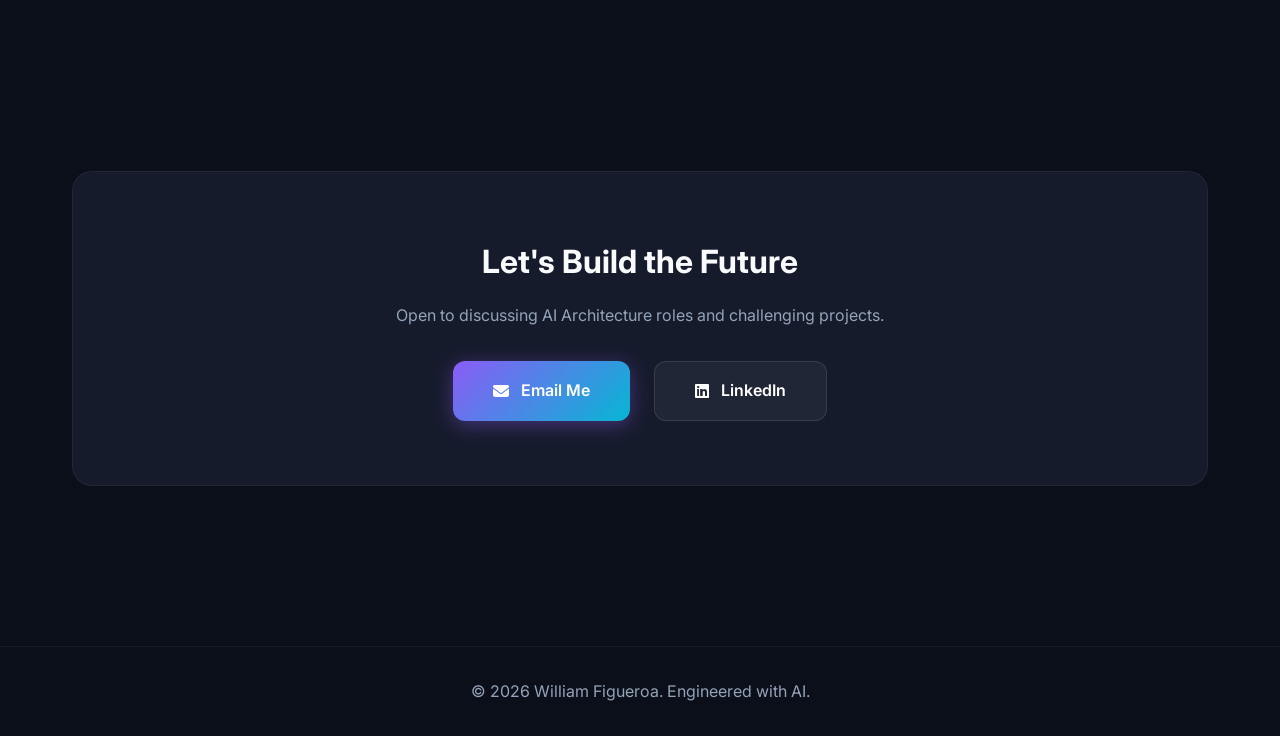
==== commit 9984ec35: "Update fmt.Println message from 'Hello' to 'Goodbye'" ====
--- a/index.html
+++ b/index.html
@@ -1,239 +1,549 @@
 <!DOCTYPE html>
-<html>
+<html lang="en">
 <head>
-	<title>Portfolio</title>
-	<link rel="stylesheet" type="text/css" href="style.css">
+    <meta charset="UTF-8">
+    <meta name="viewport" content="width=device-width, initial-scale=1.0">
+    <title>William Figueroa | AI Solutions Architect</title>
+    <link href="https://fonts.googleapis.com/css2?family=Inter:wght@300;400;500;600;700&display=swap" rel="stylesheet">
+    <link rel="stylesheet" href="https://cdnjs.cloudflare.com/ajax/libs/font-awesome/6.4.0/css/all.min.css">
+    <style>
+        :root {
+            --primary: #8b5cf6;
+            --primary-dark: #7c3aed;
+            --secondary: #06b6d4;
+            --dark: #0b0f19;
+            --dark-light: #161b2c;
+            --gray: #94a3b8;
+            --light: #f8fafc;
+            --white: #ffffff;
+            --gradient: linear-gradient(135deg, #8b5cf6 0%, #06b6d4 100%);
+        }
+
+        * { margin: 0; padding: 0; box-sizing: border-box; }
+        html { scroll-behavior: smooth; }
+        body { font-family: 'Inter', sans-serif; background-color: var(--dark); color: var(--light); line-height: 1.6; }
+
+        /* Navigation */
+        nav { position: fixed; top: 0; width: 100%; background: rgba(11, 15, 25, 0.95); backdrop-filter: blur(10px); z-index: 1000; padding: 1rem 0; border-bottom: 1px solid rgba(255,255,255,0.05); }
+        .nav-container { max-width: 1200px; margin: 0 auto; padding: 0 2rem; display: flex; justify-content: space-between; align-items: center; }
+        .logo { font-size: 1.5rem; font-weight: 700; background: var(--gradient); -webkit-background-clip: text; -webkit-text-fill-color: transparent; cursor: pointer; }
+        .nav-links { display: flex; gap: 2rem; list-style: none; }
+        .nav-links a { color: var(--light); text-decoration: none; font-weight: 500; transition: color 0.3s; opacity: 0.8; }
+        .nav-links a:hover { opacity: 1; color: var(--secondary); }
+
+        /* Hero */
+        .hero { min-height: 100vh; display: flex; align-items: center; justify-content: center; padding: 8rem 2rem 4rem; position: relative; overflow: hidden; }
+        .hero::before { content: ''; position: absolute; width: 600px; height: 600px; background: var(--primary); border-radius: 50%; filter: blur(200px); opacity: 0.1; top: -10%; right: -10%; }
+        .hero::after { content: ''; position: absolute; width: 400px; height: 400px; background: var(--secondary); border-radius: 50%; filter: blur(150px); opacity: 0.1; bottom: -10%; left: -10%; }
+        
+        .hero-content { max-width: 1000px; text-align: center; z-index: 1; }
+        .hero-badge { display: inline-flex; align-items: center; gap: 0.5rem; padding: 0.5rem 1.25rem; background: rgba(139, 92, 246, 0.1); border: 1px solid rgba(139, 92, 246, 0.3); border-radius: 50px; font-size: 0.875rem; color: var(--primary); margin-bottom: 2rem; }
+        
+        .hero h1 { font-size: 4rem; font-weight: 800; margin-bottom: 1.5rem; letter-spacing: -0.02em; line-height: 1.1; }
+        .hero h1 span { background: var(--gradient); -webkit-background-clip: text; -webkit-text-fill-color: transparent; }
+        
+        .hero p { font-size: 1.25rem; color: var(--gray); max-width: 750px; margin: 0 auto 2.5rem; font-weight: 300; }
+        
+        .hero-buttons { display: flex; gap: 1rem; justify-content: center; }
+        .btn { padding: 1rem 2.5rem; border-radius: 12px; font-weight: 600; text-decoration: none; transition: all 0.3s; display: inline-flex; align-items: center; gap: 0.75rem; }
+        .btn-primary { background: var(--gradient); color: var(--white); box-shadow: 0 4px 20px rgba(139, 92, 246, 0.4); }
+        .btn-primary:hover { transform: translateY(-2px); box-shadow: 0 8px 30px rgba(139, 92, 246, 0.5); }
+        .btn-secondary { background: rgba(255,255,255,0.05); color: var(--white); border: 1px solid rgba(255,255,255,0.1); }
+        .btn-secondary:hover { background: rgba(255,255,255,0.1); border-color: var(--white); }
+
+        /* Stats */
+        .stats-container { display: flex; justify-content: center; gap: 5rem; margin-top: 5rem; border-top: 1px solid rgba(255,255,255,0.05); padding-top: 3rem; }
+        .stat-item { text-align: center; }
+        .stat-num { font-size: 2.5rem; font-weight: 700; color: var(--white); display: block; }
+        .stat-label { color: var(--gray); font-size: 0.9rem; margin-top: 0.25rem; }
+
+        /* Sections */
+        section { padding: 6rem 2rem; max-width: 1200px; margin: 0 auto; }
+        .section-header { text-align: center; margin-bottom: 4rem; }
+        .section-title { font-size: 2.5rem; font-weight: 700; margin-bottom: 1rem; }
+        .section-subtitle { color: var(--gray); font-size: 1.1rem; }
+
+        /* Skills & Languages */
+        .skills-container { display: grid; grid-template-columns: 2fr 1fr; gap: 2rem; }
+        .skills-grid { display: grid; grid-template-columns: repeat(auto-fill, minmax(280px, 1fr)); gap: 1.5rem; }
+        
+        .skill-card { background: var(--dark-light); padding: 1.75rem; border-radius: 16px; border: 1px solid rgba(255,255,255,0.05); transition: 0.3s; height: 100%; }
+        .skill-card:hover { border-color: var(--primary); transform: translateY(-5px); }
+        .skill-icon { font-size: 1.5rem; color: var(--secondary); margin-bottom: 1rem; }
+        .skill-card h3 { margin-bottom: 0.75rem; font-size: 1.1rem; }
+        .skill-tags { display: flex; flex-wrap: wrap; gap: 0.5rem; }
+        .tag { font-size: 0.75rem; padding: 0.25rem 0.75rem; background: rgba(255,255,255,0.03); border-radius: 50px; color: var(--gray); border: 1px solid rgba(255,255,255,0.05); }
+
+        /* Language Side Panel */
+        .lang-card { background: linear-gradient(180deg, rgba(22, 27, 44, 1) 0%, rgba(139, 92, 246, 0.05) 100%); border: 1px solid rgba(139, 92, 246, 0.2); padding: 2rem; border-radius: 16px; height: 100%; position: sticky; top: 100px; }
+        .lang-item { display: flex; align-items: center; justify-content: space-between; margin-bottom: 1.5rem; padding-bottom: 1.5rem; border-bottom: 1px solid rgba(255,255,255,0.05); }
+        .lang-item:last-child { border-bottom: none; margin-bottom: 0; padding-bottom: 0; }
+        .lang-info h4 { font-size: 1.1rem; font-weight: 600; color: var(--white); }
+        .lang-info span { color: var(--secondary); font-size: 0.9rem; }
+        .lang-circle { width: 40px; height: 40px; border-radius: 50%; background: var(--gradient); display: flex; align-items: center; justify-content: center; font-weight: 700; font-size: 0.9rem; }
+
+        /* Projects - GenAI Focus */
+        .projects-grid { display: grid; grid-template-columns: repeat(auto-fit, minmax(350px, 1fr)); gap: 2rem; }
+        .project-card { background: var(--dark-light); border-radius: 20px; overflow: hidden; border: 1px solid rgba(255,255,255,0.05); transition: 0.3s; display: flex; flex-direction: column; }
+        .project-card:hover { transform: translateY(-10px); border-color: var(--primary); box-shadow: 0 20px 40px rgba(0,0,0,0.3); }
+        .project-card.featured { border: 1px solid rgba(139, 92, 246, 0.4); box-shadow: 0 0 20px rgba(139, 92, 246, 0.1); }
+        
+        .project-image { height: 160px; background: linear-gradient(45deg, #1e1b4b, #312e81); padding: 2rem; display: flex; align-items: center; justify-content: center; position: relative; }
+        .project-icon { font-size: 3rem; opacity: 0.5; color: var(--white); }
+        .project-type { position: absolute; top: 1rem; right: 1rem; background: rgba(0,0,0,0.6); backdrop-filter: blur(4px); padding: 0.25rem 0.75rem; border-radius: 50px; font-size: 0.7rem; font-weight: 600; text-transform: uppercase; letter-spacing: 0.5px; border: 1px solid rgba(255,255,255,0.1); }
+        
+        .project-content { padding: 2rem; flex-grow: 1; display: flex; flex-direction: column; }
+        .project-content h3 { font-size: 1.25rem; margin-bottom: 0.5rem; color: var(--white); }
+        .project-content p { color: var(--gray); font-size: 0.9rem; margin-bottom: 1.5rem; flex-grow: 1; }
+        .project-tech { display: flex; flex-wrap: wrap; gap: 0.5rem; margin-top: auto; }
+        .tech-badge { font-size: 0.75rem; padding: 0.25rem 0.75rem; background: rgba(139, 92, 246, 0.1); color: #c4b5fd; border-radius: 4px; }
+
+        /* Timeline & Education */
+        .timeline { border-left: 2px solid rgba(255,255,255,0.05); margin-left: 1rem; }
+        .timeline-item { padding-left: 2rem; padding-bottom: 3rem; position: relative; }
+        .timeline-item:last-child { padding-bottom: 0; }
+        .timeline-item::before { content: ''; width: 12px; height: 12px; background: var(--secondary); border-radius: 50%; position: absolute; left: -7px; top: 5px; box-shadow: 0 0 0 4px rgba(6, 182, 212, 0.2); }
+        .t-date { color: var(--primary); font-size: 0.85rem; font-weight: 600; margin-bottom: 0.25rem; display: block; }
+        .t-role { font-size: 1.25rem; font-weight: 600; color: var(--white); }
+        .t-company { color: var(--gray); font-size: 1rem; margin-bottom: 0.5rem; display: block; }
+        .t-desc { color: var(--gray); font-size: 0.95rem; list-style-position: inside; }
+
+        /* Education Layout Split */
+        .education-wrapper { display: grid; grid-template-columns: 1fr 1fr; gap: 3rem; }
+        .edu-column h3.col-title { color: var(--secondary); margin-bottom: 1.5rem; font-size: 1.25rem; border-bottom: 1px solid rgba(255,255,255,0.05); padding-bottom: 0.5rem; }
+        
+        .edu-item { display: flex; align-items: flex-start; gap: 1rem; background: var(--dark-light); padding: 1.5rem; border-radius: 12px; border: 1px solid rgba(255,255,255,0.05); margin-bottom: 1rem; }
+        .edu-icon { min-width: 40px; height: 40px; background: rgba(255,255,255,0.03); border-radius: 8px; display: flex; align-items: center; justify-content: center; color: var(--primary); font-size: 1rem; margin-top: 5px; }
+        .cert-grid { display: grid; grid-template-columns: 1fr; gap: 1rem; }
+        
+        @media (max-width: 900px) {
+            .skills-container { grid-template-columns: 1fr; }
+            .hero h1 { font-size: 2.5rem; }
+            .stats-container { flex-direction: column; gap: 2rem; padding-top: 2rem; margin-top: 3rem; }
+            .education-wrapper { grid-template-columns: 1fr; }
+            .lang-card { position: relative; top: 0; }
+        }
+    </style>
 </head>
 <body>
-	<header>
-		<h1>I'am William Figueroa, a passionate about technology</h1>
-	</header>
-	<main>
-	
-		<div class="descripcion" id="intro">
-			<h2 style="text-align: left;" >How am I?</h2>
-			<p style="text-align: justify;">Hi there! I am a data scientist/data analyst with a strong passion for leveraging data to drive  outcomes.</p>
-			<p style="text-align: justify;">In my current role, I am responsible for analyzing large datasets, developing predictive models, and communicating insights to stakeholders across the organization. I work closely with cross-functional teams to identify opportunities for growth and improvement, and I pride myself on delivering high-quality solutions that drive real business value.</p>
-			<p style="text-align: justify;">What I love most about my work is the opportunity to constantly learn and grow. I am always exploring new data science tools and techniques, and I am excited to be a part of an industry that is constantly evolving.</p>
-			<p style="text-align: justify;">If you're looking for a data scientist/data analyst who is passionate about data-driven decision making and delivering measurable results, I would be thrilled to connect with you!</p>
-		
-		</div>
-		<aside>
-			<div class="titulo_aside">
-				<p>Content</p>
-			</div>
-			<nav>
-				<ul>
-					<li><a href="#intro">How am I?</a></li>	
-					<li><a href="#proyecto1">Data Science (ML/DL)</a>
-						<ol><a href="#proyecto1">- Metabolic Syndrome Prediction</a></ol>
-						<ol><a href="#proyecto2">- Estimation of demand</a></ol>
-					</li>
-					<li><a href="#proyectoRS">Data Analyst</a>
-						<ol><a href="#proyectoRS">- Retail sales</a></ol>
-						<ol><a href="#proyecto3">- Book review</a></ol>
-						<ol><a href="#proyecto4">- COVID Map</a></ol>
-					</li>
-					<li><a href="#proyecto6">Computer Vision (RNN) </a>
-						<ol><a href="#proyecto6">- Broken Tooth Detection</a></ol>
-						<ol><a href="#proyecto7">- Human Pose Estimation</a></ol>
-					</li>
-					<li><a href="#proyecto5">Web Development </a>
-						<ol><a href="#proyecto5">- Centralized page for reports</a></ol>
-					</li>	
-					</li>	
-				</ul>
-			</nav>
-		</aside>
-        <div class="proyectos">
-		<section id="proyecto1">
-			<div class="proyecto-contenido">
-                <h2>Metabolic Syndrome Prediction</h2>
-				<img src="metabolic_syn.png" alt="Metabolic Syn">
-				<ul class="lista">
-					<li><b>Technology</b></li>
-					<ul>
-						<li>Python(Sklearn,Pandas,Numpy,Matplotlib,Seaborn)</li>
-					</ul>
-					<li style="margin-top: 10px;"><b>Tasks</b></li>
-					<ul>
-						<li>ETL (Extract, Transform, Load) process data</li>
-						<li>History Telling</li>
-						<li>Feature Selection</li>
-						<li>The selection of the most optimal training algorithm</li>
-						<li>Train the algorithm</li>
-						<li>Model evaluation using metrics</li>
-						<li>Search for best hyperparameters</li>
-						<li>Retrain the model and evaluate again</li>
-						<li>ROC analysis</li>
-						<li>Summary</li>
-						<li>More information in <a href="https://github.com/0dallas/Metabolic_Syndrome_Prediction">🔗</a></li>
-
-					</ul>
-				</ul>
-			</div>
-		</section>
-		<section id="proyecto2">
-			<div class="proyecto-contenido">
-                <h2>Estimation of demand</h2>
-				<img src="p5.png" alt="Proyecto 5">
-				<ul class="lista">
-					<li><b>Technology</b></li>
-					<ul>
-						<li>Python(Sklearn,Pandas,Numpy,Matplotlib)</li>
-						<li>SQL</li>
-					</ul>
-					<li style="margin-top: 10px;"><b>Tasks</b></li>
-					<ul>
-						<li>Connecting SQL with Python</li>
-						<li>ETL (Extract, Transform, Load) process</li>
-						<li>Feature Selection</li>
-						<li>The selection of the most optimal training algorithm</li>
-						<li>Train the algorithm</li>
-						<li>Model evaluation using metrics</li>
-						<li>Adding data through a BCR API that provides inflation indexes</li>
-						<li>Retrain the model and evaluate again</li>
-
-					</ul>
-				</ul>
-			</div>
-		</section>
-		<section id="proyectoRS">
-			<div class="proyecto-contenido">
-				<h2>Retail Sales</h2>
-				<iframe class="power-bi" title="Retail Sales" width="1360" height="1000" src="https://app.powerbi.com/view?r=eyJrIjoiNTM4OTJkN2MtZGY4OC00NjJiLTgyNzQtMzk2MDViZDkwZGRmIiwidCI6ImJiMjQzMWE4LWFjZDItNGZmYy1iNGRhLTUxNThkZjhlYzcyZCJ9" frameborder="0" allowFullScreen="true"></iframe>
-				<ul class="lista">
-					<li><b>Technology</b></li>
-					<ul>
-						<li>PowerBI</li>
-						<li>SQL</li>
-					</ul>
-					<li style="margin-top: 10px;"><b>Tasks</b></li>
-					<ul>
-						<li>Connecting SQL with Power BI</li>
-						<li>ETL (Extract, Transform, Load) process </li>
-						<li>"Identification of KPIs (Key Performance Indicators)</li>
-						<li>Creation of calculated measures using DAX</li>
-						<li>Interface modeling</li>
-						<li>Upload project to the Power BI cloud and configuration of the gateway for automatic updates</li>
-					</ul>
-				</ul>
-			</div>
-		</section>
-		<section id="proyecto3">
-			<div class="proyecto-contenido">
-				<h2>Book review</h2>
-				<iframe  title="Book review" width="1024" height="612" src="https://app.powerbi.com/view?r=eyJrIjoiNGI0YTcyYmEtNmRjOC00NDU2LThiNTYtMzEwZWViMGExZGM2IiwidCI6ImJiMjQzMWE4LWFjZDItNGZmYy1iNGRhLTUxNThkZjhlYzcyZCJ9" frameborder="0" allowFullScreen="true"></iframe>
-				<ul class="lista">
-					<li><b>Technology</b></li>
-					<ul>
-						<li>PowerBI</li>
-						<li>SQL</li>
-					</ul>
-					<li style="margin-top: 10px;"><b>Tasks</b></li>
-					<ul>
-						<li>Connecting SQL with Power BI</li>
-						<li>ETL (Extract, Transform, Load) process </li>
-						<li>"Identification of KPIs (Key Performance Indicators)</li>
-						<li>Creation of calculated measures using DAX</li>
-						<li>Interface modeling</li>
-						<li>Upload project to the Power BI cloud and configuration of the gateway for automatic updates</li>
-					</ul>
-				</ul>
-			</div>
-		</section>
-		<section id="proyecto4">
-			<div class="proyecto-contenido">
-				<h2>COVID Map</h2>
-				<img src="p3.png" alt="Proyecto 3">
-				<ul class="lista">
-					<li><b>Technology</b></li>
-					<ul>
-						<li>Python(Pandas,Plotly,Requests)</li>
-						<li>HTML</li>
-					</ul>
-					<li style="margin-top: 10px;"><b>Tasks</b></li>
-					<ul>
-						<li>Data collection through an API</li>
-						<li>Modeling the data into a data frame</li>
-						<li>Data cleaning</li>
-						<li>Identifying the indicators to display</li>
-						<li>Performing the preliminary design of the dashboard</li>
-						<li>Deploying the dashboard on a web</li>
-						<li>More information in <a href="https://github.com/0dallas/COVID-Map">🔗</a></li>
-						
-					</ul>
-				</ul>
-			</div>
-		</section>
-		<section id="proyecto6">
-			<div class="proyecto-contenido">
-                <h2>Broken Tooth Detection</h2>
-				<video src="p1.mp4" controls></video>
-				<ul class="lista">
-					<li><b>Technology</b></li>
-					<ul>
-						<li>Python(Tensorflow,OpenCV,Numpy,Flask)</li>
-						<li>HTML</li>
-						<li>CSS</li>
-					</ul>
-					<li style="margin-top: 10px;"><b>Tasks</b></li>
-					<ul>
-						<li>Collection of a diverse set of images that show buckets with broken teeth.</li>
-						<li>Labeling of areas where the detection failures can be observed.</li>
-						<li>Training of the neural network with the labeled images.</li>
-						<li>Evaluation of the model to assess the accuracy and effectiveness of the prediction</li>
-						<li>Deployment of the model through a web application to enable integration with other frameworks that trigger alerts.</li>
-						<li>More information in <a href="https://github.com/0dallas/broken-tooth-detection">🔗</a></li>
-
-					</ul>
-				</ul>
-			</div>
-		</section>
-		<section id="proyecto7">
-			<div class="proyecto-contenido">
-                <h2>Human Pose Estimation</h2>
-				<video src="p2.mp4" controls></video>
-				<ul class="lista">
-					<li><b>Technology</b></li>
-					<ul>
-						<li>Python(Tensorflow,OpenCV,Numpy,Protobuf)</li>
-					</ul>
-					<li style="margin-top: 10px;"><b>Tasks</b></li>
-					<ul>
-						<li>Selection of a pre-trained algorithm to adapt it to the current model</li>
-						<li>Adapt the program to the current need</li>
-						<li>Ability to integrate it with people detection for personnel counting, occupancy monitoring, development of autonomous vehicles.</li>
-					</ul>
-				</ul>
-			</div>
-		</section>
-		<section id="proyecto5">
-			<div class="proyecto-contenido">
-                <h2>Centralized page for reports</h2>
-				<video src="p6.mp4" controls></video>
-				<ul class="lista">
-					<li><b>Technology</b></li>
-					<ul>
-						<li>Python(Pandas,Numpy,Flask)</li>
-						<li>SQL</li>
-						<li>HTML</li>
-						<li>CSS</li>
-						<li>Power BI</li>
-					</ul>
-					<li style="margin-top: 10px;"><b>Tasks</b></li>
-					<ul>
-						<li>Connecting SQL with Python</li>
-						<li>Authentication interface and connection with the user database</li>
-						<li>Implementation of views and centralization of links to reports</li>
-						<li>User testing for compliance</li>
-						<li>Deployment to production of the centralized website</li>
-						<li>More information in <a href="https://github.com/0dallas/Centralized-Reporting-Page">🔗</a></li>
-					</ul>
-				</ul>
-			</div>
-		</section>
-    </div>
-	</main>
+
+    <nav>
+        <div class="nav-container">
+            <div class="logo">WF.</div>
+            <ul class="nav-links">
+                <li><a href="#projects">GenAI Projects</a></li>
+                <li><a href="#skills">Skills</a></li>
+                <li><a href="#experience">Experience</a></li>
+                <li><a href="#education">Education</a></li>
+                <li><a href="#contact">Contact</a></li>
+            </ul>
+        </div>
+    </nav>
+
+    <section class="hero" id="about">
+        <div class="hero-content">
+            <div class="hero-badge">
+                <i class="fas fa-brain"></i>
+                <span>GenAI & MLOps Specialist</span>
+            </div>
+            <h2 style="color: var(--secondary); font-weight: 600; margin-bottom: 1rem;">WILLIAM FIGUEROA</h2>
+            <h1>Architecting the Future with<br><span>Generative AI Systems</span></h1>
+            <p>AI Engineer and Machine Learning Specialist. I build autonomous agents, RAG architectures, and production-ready MLOps pipelines. Bridging the gap between research and ROI.</p>
+            
+            <div class="hero-buttons">
+                <a href="#projects" class="btn btn-primary">View GenAI Portfolio <i class="fas fa-arrow-right"></i></a>
+                <a href="https://github.com/0dallas" target="_blank" class="btn btn-secondary"><i class="fab fa-github"></i> GitHub</a>
+            </div>
+
+            <div class="stats-container">
+                <div class="stat-item">
+                    <span class="stat-num">6+</span>
+                    <span class="stat-label">Years of Experience</span>
+                </div>
+                <div class="stat-item">
+                    <span class="stat-num">20+</span>
+                    <span class="stat-label">Projects Delivered</span>
+                </div>
+                <div class="stat-item">
+                    <span class="stat-num">Global</span>
+                    <span class="stat-label">Reach (USA/Worldwide)</span>
+                </div>
+            </div>
+        </div>
+    </section>
+
+    <section id="projects">
+        <div class="section-header">
+            <h2 class="section-title">Featured Projects (GenAI & ML)</h2>
+            <p class="section-subtitle">High-impact solutions developed for international clients and corporations.</p>
+        </div>
+        
+        <div class="projects-grid">
+            
+            <div class="project-card featured">
+                <div class="project-image">
+                    <span class="project-type">USA Client • Autonomous Agent</span>
+                    <i class="fas fa-robot project-icon"></i>
+                </div>
+                <div class="project-content">
+                    <h3>Autonomous B2B Purchasing Agent</h3>
+                    <p>Fully autonomous agent capable of executing complex multi-vendor purchases. Automated 90% of operational workflows, reducing team size from 30 FTEs to 3 supervisors using stealth anti-bot evasion and deterministic orchestration.</p>
+                    <div class="project-tech">
+                        <span class="tech-badge">LangGraph</span>
+                        <span class="tech-badge">AWS Bedrock</span>
+                        <span class="tech-badge">Playwright Stealth</span>
+                        <span class="tech-badge">Docker</span>
+                    </div>
+                </div>
+            </div>
+
+            <div class="project-card featured">
+                <div class="project-image">
+                    <span class="project-type">USA Client • Voice AI</span>
+                    <i class="fas fa-microphone-lines project-icon"></i>
+                </div>
+                <div class="project-content">
+                    <h3>Voice Identity Verification (ASR)</h3>
+                    <p>Real-time AI pipeline for validating identity in Call Centers. Combines semantic reasoning (LLM) with Fuzzy algorithms to process noisy ASR transcripts with 94%+ accuracy.</p>
+                    <div class="project-tech">
+                        <span class="tech-badge">OpenAI GPT-4</span>
+                        <span class="tech-badge">LangChain</span>
+                        <span class="tech-badge">FuzzyWuzzy</span>
+                        <span class="tech-badge">Microservices</span>
+                    </div>
+                </div>
+            </div>
+
+            <div class="project-card">
+                <div class="project-image">
+                    <span class="project-type">RAG / SQL Agent</span>
+                    <i class="fas fa-database project-icon"></i>
+                </div>
+                <div class="project-content">
+                    <h3>Executive Text-to-SQL System</h3>
+                    <p>Strategic insight tool for Financiera Efectiva. Allows executives to query complex databases (SQL Server, PostgreSQL) using natural language via secure RAG agents.</p>
+                    <div class="project-tech">
+                        <span class="tech-badge">AWS Athena</span>
+                        <span class="tech-badge">LangChain</span>
+                        <span class="tech-badge">SQLAlchemy</span>
+                        <span class="tech-badge">Secrets Manager</span>
+                    </div>
+                </div>
+            </div>
+
+            <div class="project-card">
+                <div class="project-image">
+                    <span class="project-type">Multimodal AI</span>
+                    <i class="fas fa-id-card project-icon"></i>
+                </div>
+                <div class="project-content">
+                    <h3>Multimodal Admission Agent</h3>
+                    <p>System combining computer vision and LLMs to process invoices and IDs. Reduced evaluation times by 50% using AWS Textract and vector search.</p>
+                    <div class="project-tech">
+                        <span class="tech-badge">AWS Textract</span>
+                        <span class="tech-badge">Pinecone</span>
+                        <span class="tech-badge">SageMaker</span>
+                        <span class="tech-badge">Hugging Face</span>
+                    </div>
+                </div>
+            </div>
+
+            <div class="project-card">
+                <div class="project-image">
+                    <span class="project-type">Fraud Detection</span>
+                    <i class="fas fa-shield-alt project-icon"></i>
+                </div>
+                <div class="project-content">
+                    <h3>TrueScan Fraud Investigator</h3>
+                    <p>Web app for Interbank. A GenAI agent that automates fraud investigations by consolidating data and web queries. Reduced manual review time from hours to minutes (95% reduction).</p>
+                    <div class="project-tech">
+                        <span class="tech-badge">Streamlit</span>
+                        <span class="tech-badge">LangChain</span>
+                        <span class="tech-badge">AWS Fargate</span>
+                        <span class="tech-badge">Python</span>
+                    </div>
+                </div>
+            </div>
+
+            <div class="project-card">
+                <div class="project-image">
+                    <span class="project-type">Content Gen</span>
+                    <i class="fas fa-pen-nib project-icon"></i>
+                </div>
+                <div class="project-content">
+                    <h3>Educational Content Generator</h3>
+                    <p>System for Anyone AI capable of drafting high-quality technical articles and blogs, plus a RAG-based educational chatbot for course materials.</p>
+                    <div class="project-tech">
+                        <span class="tech-badge">Gemini</span>
+                        <span class="tech-badge">GCP</span>
+                        <span class="tech-badge">FastAPI</span>
+                        <span class="tech-badge">LangGraph</span>
+                    </div>
+                </div>
+            </div>
+
+             <div class="project-card">
+                <div class="project-image">
+                    <span class="project-type">Computer Vision / IoT</span>
+                    <i class="fas fa-camera project-icon"></i>
+                </div>
+                <div class="project-content">
+                    <h3>Mining Damage Detection</h3>
+                    <p>Computer vision model deployed on Edge devices (Jetson Nano) to detect damage on mining truck shovels in real-time.</p>
+                    <div class="project-tech">
+                        <span class="tech-badge">OpenCV</span>
+                        <span class="tech-badge">TensorFlow</span>
+                        <span class="tech-badge">IoT / Edge</span>
+                        <span class="tech-badge">AWS</span>
+                    </div>
+                </div>
+            </div>
+
+        </div>
+    </section>
+
+    <section id="skills">
+        <div class="section-header">
+            <h2 class="section-title">Technical Arsenal</h2>
+        </div>
+        
+        <div class="skills-container">
+            <div class="skills-grid">
+                <div class="skill-card">
+                    <i class="fas fa-brain skill-icon"></i>
+                    <h3>Generative AI & LLMs</h3>
+                    <div class="skill-tags">
+                        <span class="tag">LangChain</span>
+                        <span class="tag">LangGraph</span>
+                        <span class="tag">OpenAI API</span>
+                        <span class="tag">AWS Bedrock</span>
+                        <span class="tag">RAG Architecture</span>
+                        <span class="tag">Fine-tuning (LoRA/QLoRA)</span>
+                        <span class="tag">Prompt Engineering</span>
+                    </div>
+                </div>
+                <div class="skill-card">
+                    <i class="fas fa-cloud skill-icon"></i>
+                    <h3>Cloud & Infrastructure</h3>
+                    <div class="skill-tags">
+                        <span class="tag">AWS (Lambda, SageMaker, ECS, Fargate)</span>
+                        <span class="tag">AWS Athena/Glue</span>
+                        <span class="tag">GCP</span>
+                        <span class="tag">Azure</span>
+                        <span class="tag">Terraform</span>
+                    </div>
+                </div>
+                <div class="skill-card">
+                    <i class="fas fa-code-branch skill-icon"></i>
+                    <h3>MLOps & CI/CD</h3>
+                    <div class="skill-tags">
+                        <span class="tag">GitHub Actions</span>
+                        <span class="tag">Docker</span>
+                        <span class="tag">MLflow</span>
+                        <span class="tag">Apache Airflow</span>
+                        <span class="tag">FastAPI</span>
+                        <span class="tag">CI/CD Pipelines</span>
+                    </div>
+                </div>
+                <div class="skill-card">
+                    <i class="fas fa-database skill-icon"></i>
+                    <h3>Data Engineering</h3>
+                    <div class="skill-tags">
+                        <span class="tag">Pinecone/ChromaDB</span>
+                        <span class="tag">PostgreSQL</span>
+                        <span class="tag">PySpark</span>
+                        <span class="tag">Databricks</span>
+                        <span class="tag">SQL Server</span>
+                        <span class="tag">MongoDB</span>
+                    </div>
+                </div>
+                <div class="skill-card">
+                    <i class="fas fa-chart-line skill-icon"></i>
+                    <h3>Machine Learning Core</h3>
+                    <div class="skill-tags">
+                        <span class="tag">Scikit-learn</span>
+                        <span class="tag">XGBoost / LightGBM</span>
+                        <span class="tag">TensorFlow / Keras</span>
+                        <span class="tag">PyTorch</span>
+                        <span class="tag">Computer Vision (OpenCV)</span>
+                    </div>
+                </div>
+            </div>
+
+            <div class="lang-card">
+                <h3 style="margin-bottom: 2rem; color: var(--white); font-size: 1.25rem;">
+                    <i class="fas fa-globe" style="color: var(--primary); margin-right: 0.5rem;"></i> 
+                    Languages
+                </h3>
+                
+                <div class="lang-item">
+                    <div class="lang-info">
+                        <h4>Spanish</h4>
+                        <span>Native</span>
+                    </div>
+                    <div class="lang-circle">ES</div>
+                </div>
+
+                <div class="lang-item">
+                    <div class="lang-info">
+                        <h4>English</h4>
+                        <span>Full Professional Proficiency</span>
+                    </div>
+                    <div class="lang-circle">EN</div>
+                </div>
+
+                <div style="margin-top: 2rem; padding: 1rem; background: rgba(255,255,255,0.03); border-radius: 8px; font-size: 0.85rem; color: var(--gray);">
+                    <i class="fas fa-check-circle" style="color: var(--secondary);"></i> 
+                    Capable of leading technical meetings and documentation in both languages.
+                </div>
+            </div>
+        </div>
+    </section>
+
+    <section id="experience">
+        <h2 class="section-title" style="text-align: center; margin-bottom: 3rem;">Professional Experience</h2>
+        <div class="timeline">
+            <div class="timeline-item">
+                <span class="t-date">Sep 2025 – Present</span>
+                <h3 class="t-role">AI Solutions Architect</h3>
+                <span class="t-company">Independent Professional (USA Clients)</span>
+                <p class="t-desc">Leading technical architecture for conversational agents and automation.
+                    <br>• Developing autonomous B2B purchasing bots using LangGraph and Playwright.
+                    <br>• Implementing voice verification systems with AWS Bedrock and NLP models.
+                    <br>• Managing stakeholders and translating business requirements into technical specs.</p>
+            </div>
+            <div class="timeline-item">
+                <span class="t-date">Jul 2025 – Dec 2025</span>
+                <h3 class="t-role">GenAI & NLP Specialist</h3>
+                <span class="t-company">Financiera Efectiva</span>
+                <p class="t-desc">Spearheaded GenAI adoption defining MLOps standards.
+                    <br>• Created Multimodal Admission Agent reducing evaluation times by 50%.
+                    <br>• Developed Text-to-SQL system for real-time strategic insights.</p>
+            </div>
+            <div class="timeline-item">
+                <span class="t-date">Jan 2024 – May 2025</span>
+                <h3 class="t-role">Senior Analytics Analyst (Tech Lead)</h3>
+                <span class="t-company">Interbank</span>
+                <p class="t-desc">Technical Lead for the fraud squad.
+                    <br>• Created TrueScan (Investigative Agent) reducing manual time by 95%.
+                    <br>• Implemented fraud classifiers based on audio (AWS Transcribe).
+                    <br>• Deployed RAG assistants for customer queries.</p>
+            </div>
+            <div class="timeline-item">
+                <span class="t-date">Jun 2023 – Mar 2024</span>
+                <h3 class="t-role">Machine Learning Engineer</h3>
+                <span class="t-company">Anyone AI</span>
+                <p class="t-desc">
+                    • Led Code Reviews and improved CI/CD pipelines.
+                    <br>• Developed educational chatbot increasing learning capacity by 35%.
+                    <br>• Created content generation systems using LLMs.</p>
+            </div>
+            <div class="timeline-item">
+                <span class="t-date">Nov 2020 – Jun 2023</span>
+                <h3 class="t-role">Data Scientist</h3>
+                <span class="t-company">Multitop</span>
+                <p class="t-desc">
+                    • Led digital transformation initiatives and customer sentiment analysis.
+                    <br>• Image classification system for new SKUs (40% time savings).
+                    <br>• Demand estimation models (ARIMA, LSTM) achieving 12% expenditure reduction.</p>
+            </div>
+            <div class="timeline-item">
+                <span class="t-date">Apr 2019 – Aug 2020</span>
+                <h3 class="t-role">AI and IoT Researcher</h3>
+                <span class="t-company">CST Group</span>
+                <p class="t-desc">
+                    • Computer Vision solutions for mining (shovel damage detection).
+                    <br>• IoT/Edge integration with Raspberry Pi/Jetson Nano and real-time dashboards.</p>
+            </div>
+        </div>
+    </section>
+
+    <section id="education">
+        <div class="section-header">
+            <h2 class="section-title">Education & Certifications</h2>
+        </div>
+        
+        <div class="education-wrapper">
+            <div class="edu-column">
+                <h3 class="col-title">Academic Degrees</h3>
+                
+                <div class="edu-item">
+                    <div class="edu-icon"><i class="fas fa-graduation-cap"></i></div>
+                    <div>
+                        <h3 style="color: var(--white); font-size: 1.1rem;">Master of Artificial Intelligence</h3>
+                        <span style="color: var(--secondary);">Universidad Internacional de La Rioja</span>
+                        <span style="display: block; color: var(--gray); font-size: 0.9rem;">2024 – 2025</span>
+                    </div>
+                </div>
+
+                <div class="edu-item">
+                    <div class="edu-icon"><i class="fas fa-university"></i></div>
+                    <div>
+                        <h3 style="color: var(--white); font-size: 1.1rem;">B.S. in Mechatronics Engineering</h3>
+                        <span style="color: var(--secondary);">National University of Engineering (UNI)</span>
+                        <span style="display: block; color: var(--gray); font-size: 0.9rem;">2014 – 2019</span>
+                    </div>
+                </div>
+            </div>
+
+            <div class="edu-column">
+                <h3 class="col-title">Licenses & Certifications</h3>
+                
+                <div class="cert-grid">
+                    <div class="edu-item" style="padding: 1rem;">
+                        <div class="edu-icon" style="min-width: 30px; height: 30px; font-size: 0.9rem;"><i class="fas fa-certificate"></i></div>
+                        <div>
+                            <h4 style="color: var(--white); font-size: 1rem;">AI Leader GenAI</h4>
+                            <span style="color: var(--gray); font-size: 0.85rem;">DataRobot (2025)</span>
+                        </div>
+                    </div>
+                    <div class="edu-item" style="padding: 1rem;">
+                        <div class="edu-icon" style="min-width: 30px; height: 30px; font-size: 0.9rem;"><i class="fas fa-certificate"></i></div>
+                        <div>
+                            <h4 style="color: var(--white); font-size: 1rem;">Generative AI Solution Dev</h4>
+                            <span style="color: var(--gray); font-size: 0.85rem;">Databricks (2025)</span>
+                        </div>
+                    </div>
+                    <div class="edu-item" style="padding: 1rem;">
+                        <div class="edu-icon" style="min-width: 30px; height: 30px; font-size: 0.9rem;"><i class="fas fa-certificate"></i></div>
+                        <div>
+                            <h4 style="color: var(--white); font-size: 1rem;">AWS Generative AI Bootcamp</h4>
+                            <span style="color: var(--gray); font-size: 0.85rem;">Amazon Web Services (2024)</span>
+                        </div>
+                    </div>
+                    <div class="edu-item" style="padding: 1rem;">
+                        <div class="edu-icon" style="min-width: 30px; height: 30px; font-size: 0.9rem;"><i class="fas fa-certificate"></i></div>
+                        <div>
+                            <h4 style="color: var(--white); font-size: 1rem;">DevOps Professional with AWS</h4>
+                            <span style="color: var(--gray); font-size: 0.85rem;">Pragmma (2024)</span>
+                        </div>
+                    </div>
+                     <div class="edu-item" style="padding: 1rem;">
+                        <div class="edu-icon" style="min-width: 30px; height: 30px; font-size: 0.9rem;"><i class="fas fa-users-cog"></i></div>
+                        <div>
+                            <h4 style="color: var(--white); font-size: 1rem;">Scrum Master Professional (SMPC)</h4>
+                            <span style="color: var(--gray); font-size: 0.85rem;">Certiprof (2024)</span>
+                        </div>
+                    </div>
+                </div>
+            </div>
+        </div>
+    </section>
+
+    <section id="contact">
+        <div style="text-align: center; margin-top: 4rem; padding: 4rem; background: var(--dark-light); border-radius: 20px; border: 1px solid rgba(255,255,255,0.05);">
+            <h2 style="font-size: 2rem; margin-bottom: 1rem;">Let's Build the Future</h2>
+            <p style="color: var(--gray); margin-bottom: 2rem;">Open to discussing AI Architecture roles and challenging projects.</p>
+            <div style="display: flex; justify-content: center; gap: 1.5rem; flex-wrap: wrap;">
+                <a href="mailto:wrfigueroam@gmail.com" class="btn btn-primary"><i class="fas fa-envelope"></i> Email Me</a>
+                <a href="https://linkedin.com/in/william-fm" class="btn btn-secondary"><i class="fab fa-linkedin"></i> LinkedIn</a>
+            </div>
+        </div>
+    </section>
+
+    <footer style="text-align: center; padding: 2rem; color: var(--gray); border-top: 1px solid rgba(255,255,255,0.05); margin-top: 4rem;">
+        <p>&copy; 2026 William Figueroa. Engineered with AI.</p>
+    </footer>
+
 </body>
 </html>
